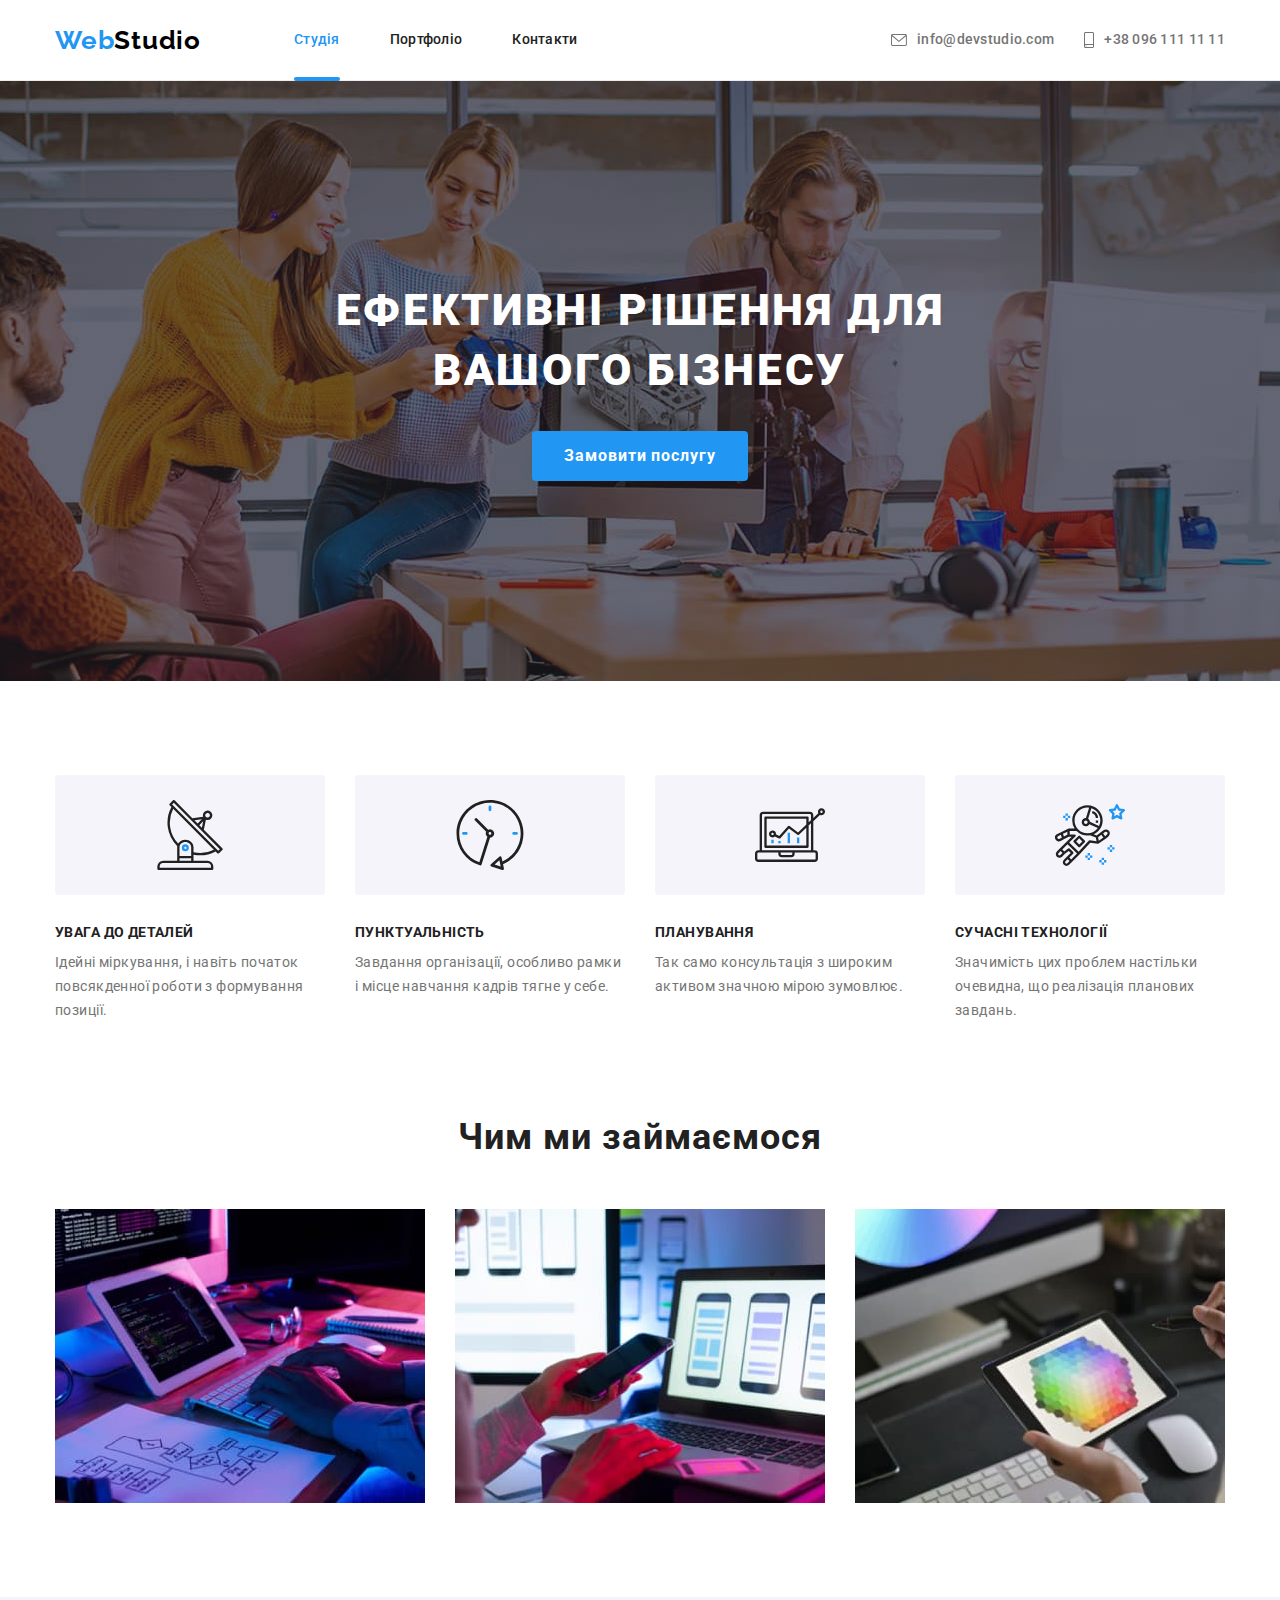
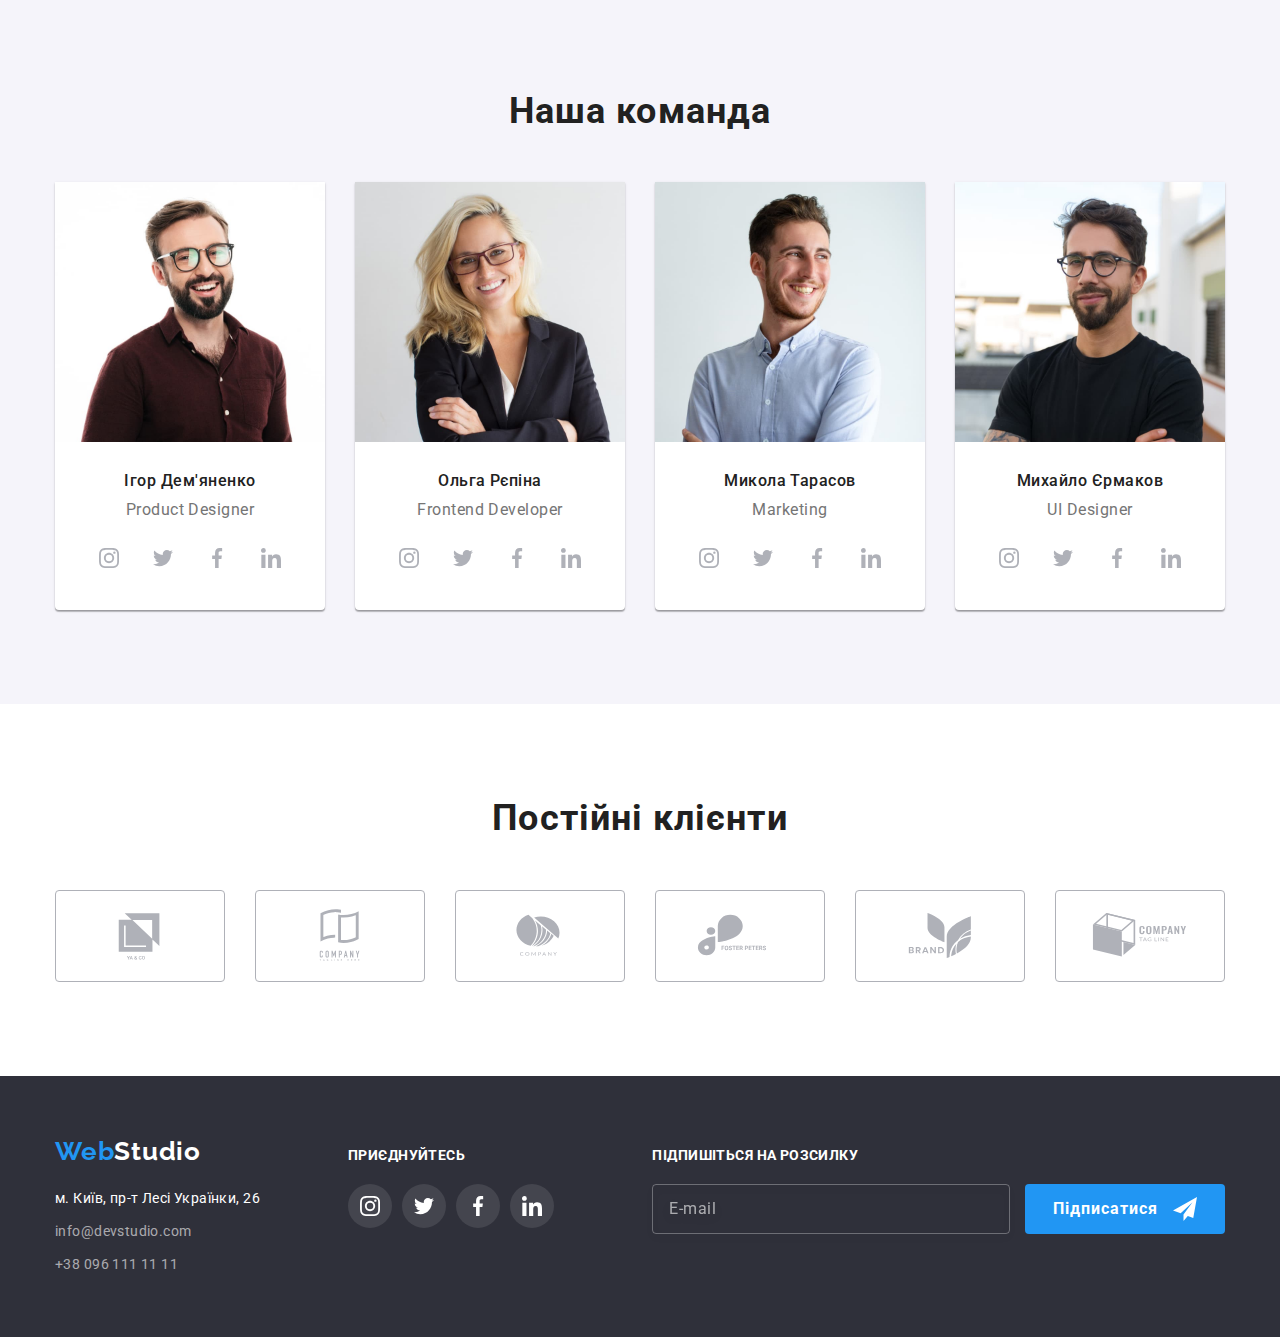
==== index.html @ 906fa9aa "Hw--7" ====
<!DOCTYPE html>
<html lang="uk">
  <head>
    <meta charset="UTF-8" />
    <meta http-equiv="X-UA-Compatible" content="IE=edge" />
    <meta name="viewport" content="width=device-width, initial-scale=1.0" />
    <title>WebStudio</title>
    <link
      rel="stylesheet"
      href="https://cdnjs.cloudflare.com/ajax/libs/modern-normalize/1.1.0/modern-normalize.min.css"
    />
    <link rel="stylesheet" href="./css/styles.css" />
    <link rel="preconnect" href="https://fonts.googleapis.com" />
    <link rel="preconnect" href="https://fonts.gstatic.com" crossorigin />
    <link
      href="https://fonts.googleapis.com/css2?family=Raleway:wght@700&family=Roboto:wght@400;500;700;900&display=swap"
      rel="stylesheet"
    />
  </head>

  <body>
    <header class="page-header">
      <div class="container page-header__container">
        <a class="logo" href="./index.html">
          <span class="logo logo--color">Web</span>Studio</a>
        <nav class="nav">
          <ul class="nav__list">
            <li class="nav__item">
              <a class="nav__link nav__link--active" href="./index.html">Студія</a>
            </li>
            <li class="nav__item">
              <a class="nav__link" href="./portfolio.html">Портфоліо</a>
            </li>
            <li class="nav__item">
              <a class="nav__link" href="#">Контакти</a>
            </li>
          </ul>
        </nav>
        <ul class="contact">
          <li class="contact__item">
            <a class="contact__link" href="mailto:info@devstudio.com">
              <svg width="16" height="12">
                <use href="./images/icons.svg#icon-envelope"></use>
              </svg>
              <span>info@devstudio.com</span>
            </a>
          </li>
          <li class="contact__item">
            <a class="contact__link" href="tel:+380961111111">
              <svg width="10" height="16">
                <use href="./images/icons.svg#icon-smartphone"></use>
              </svg>
              <span>+38 096 111 11 11</span>
            </a>
          </li>
        </ul>
      </div>
    </header>

    <main>
      <section class="section-hero">
        <div class="container">
          <h1 class="section-hero__titel">Ефективні рішення для вашого бізнесу</h1>
          <button class="button section-hero__button" type="button" data-modal-open>
            Замовити послугу
          </button>
        </div>
      </section>

      <section class="section-advantage">
        <div class="container">
          <h2 class="visually-hidden">Наші переваги</h2>
          <ul class="section-advantage__list">
            <li class="section-advantage__item">
              <div class="section-advantage__icon">
                <svg width="70" height="70">
                  <use href="./images/icons.svg#icon-antenna"></use>
                </svg>
              </div>
              <h3 class="section-advantage__subtitel">Увага до деталей</h3>
              <p class="section-advantage__text">
                Ідейні міркування, і навіть початок повсякденної роботи з формування позиції.
              </p>
            </li>
            <li class="section-advantage__item">
              <div class="section-advantage__icon">
                <svg width="70" height="70">
                  <use href="./images/icons.svg#icon-clock"></use>
                </svg>
              </div>
              <h3 class="section-advantage__subtitel">Пунктуальність</h3>
              <p class="section-advantage__text">
                Завдання організації, особливо рамки і місце навчання кадрів тягне у себе.
              </p>
            </li>
            <li class="section-advantage__item">
              <div class="section-advantage__icon">
                <svg width="70" height="70">
                  <use href="./images/icons.svg#icon-diagram"></use>
                </svg>
              </div>
              <h3 class="section-advantage__subtitel">Планування</h3>
              <p class="section-advantage__text">
                Так само консультація з широким активом значною мірою зумовлює.
              </p>
            </li>
            <li class="section-advantage__item">
              <div class="section-advantage__icon">
                <svg width="70" height="70">
                  <use href="./images/icons.svg#icon-astronaut"></use>
                </svg>
              </div>
              <h3 class="section-advantage__subtitel">Сучасні технології</h3>
              <p class="section-advantage__text">
                Значимість цих проблем настільки очевидна, що реалізація планових завдань.
              </p>
            </li>
          </ul>
        </div>
      </section>

      <section class="section-speciality">
        <div class="container">
          <h2 class="titel">Чим ми займаємося</h2>
          <ul class="section-speciality__list">
            <li class="section-speciality__item">
              <img
                class="section-speciality__image"
                src="./images/doing/keyboard.jpg"
                alt="Розробник пише код"
                width="370"
              />
              <p class="section-speciality__overlay">Десктопні додатки</p>
            </li>
            <li class="section-speciality__item">
              <img
                class="section-speciality__image"
                src="./images/doing/phone.jpg"
                alt="Користувач підключає телефон до ноутбуку"
                width="370"
              />
              <p class="section-speciality__overlay">Десктопні додатки</p>
            </li>
            <li class="section-speciality__item">
              <img
                class="section-speciality__image"
                src="./images/doing/tablet.jpg"
                alt="Дизайнер вибирає колір на планшеті"
                width="370"
              />
              <p class="section-speciality__overlay">Десктопні додатки</p>
            </li>
          </ul>
        </div>
      </section>

      <section class="section-team">
        <div class="container">
          <h2 class="titel">Наша команда</h2>
          <ul class="card-team">
            <li class="card-team__item">
              <img
                class="card-team__image"
                src="./images/team/dem.jpg"
                alt="Фото Ігоря Дем'яненко"
                width="270"
              />
              <div class="card-team__desc">
                <h3 class="card-team__name">Ігор Дем'яненко</h3>
                <p class="card-team__position">Product Designer</p>
                <ul class="block-social">
                  <li class="block-social__item">
                    <a
                      class="block-social__link"
                      href="https://www.instagram.com/"
                      target="_blank"
                      rel="noopener noreferrer nofollow"
                    >
                      <svg width="20" height="20">
                        <use href="./images/icons.svg#icon-instagram"></use>
                      </svg>
                    </a>
                  </li>
                  <li class="block-social__item">
                    <a
                      class="block-social__link"
                      href="https://twitter.com/"
                      target="_blank"
                      rel="noopener noreferrer nofollow"
                    >
                      <svg width="20" height="20">
                        <use href="./images/icons.svg#icon-twitter"></use>
                      </svg>
                    </a>
                  </li>
                  <li class="block-social__item">
                    <a
                      class="block-social__link"
                      href="https://www.facebook.com/"
                      target="_blank"
                      rel="noopener noreferrer nofollow"
                    >
                      <svg width="20" height="20">
                        <use href="./images/icons.svg#icon-facebook"></use>
                      </svg>
                    </a>
                  </li>
                  <li class="block-social__item">
                    <a
                      class="block-social__link"
                      href="https://ua.linkedin.com/"
                      target="_blank"
                      rel="noopener noreferrer nofollow"
                    >
                      <svg width="20" height="20">
                        <use href="./images/icons.svg#icon-linkedin"></use>
                      </svg>
                    </a>
                  </li>
                </ul>
              </div>
            </li>
            <li class="card-team__item">
              <img
                class="card-team__image"
                src="./images/team/rep.jpg"
                alt="Фото Ольги Рєпіной"
                width="270"
              />
              <div class="card-team__desc">
                <h3 class="card-team__name">Ольга Рєпіна</h3>
                <p class="card-team__position">Frontend Developer</p>
                <ul class="block-social">
                  <li class="block-social__item">
                    <a
                      class="block-social__link"
                      href="https://www.instagram.com/"
                      target="_blank"
                      rel="noopener noreferrer nofollow"
                    >
                      <svg width="20" height="20">
                        <use href="./images/icons.svg#icon-instagram"></use>
                      </svg>
                    </a>
                  </li>
                  <li class="block-social__item">
                    <a
                      class="block-social__link"
                      href="https://twitter.com/"
                      target="_blank"
                      rel="noopener noreferrer nofollow"
                    >
                      <svg width="20" height="20">
                        <use href="./images/icons.svg#icon-twitter"></use>
                      </svg>
                    </a>
                  </li>
                  <li class="block-social__item">
                    <a
                      class="block-social__link"
                      href="https://www.facebook.com/"
                      target="_blank"
                      rel="noopener noreferrer nofollow"
                    >
                      <svg width="20" height="20">
                        <use href="./images/icons.svg#icon-facebook"></use>
                      </svg>
                    </a>
                  </li>
                  <li class="block-social__item">
                    <a
                      class="block-social__link"
                      href="https://ua.linkedin.com/"
                      target="_blank"
                      rel="noopener noreferrer nofollow"
                    >
                      <svg width="20" height="20">
                        <use href="./images/icons.svg#icon-linkedin"></use>
                      </svg>
                    </a>
                  </li>
                </ul>
              </div>
            </li>
            <li class="card-team__item">
              <img
                class="card-team__image"
                src="./images/team/tar.jpg"
                alt="Фото Миколи Тарасова"
                width="270"
              />
              <div class="card-team__desc">
                <h3 class="card-team__name">Микола Тарасов</h3>
                <p class="card-team__position">Marketing</p>
                <ul class="block-social">
                  <li class="block-social__item">
                    <a
                      class="block-social__link"
                      href="https://www.instagram.com/"
                      target="_blank"
                      rel="noopener noreferrer nofollow"
                    >
                      <svg width="20" height="20">
                        <use href="./images/icons.svg#icon-instagram"></use>
                      </svg>
                    </a>
                  </li>
                  <li class="block-social__item">
                    <a
                      class="block-social__link"
                      href="https://twitter.com/"
                      target="_blank"
                      rel="noopener noreferrer nofollow"
                    >
                      <svg width="20" height="20">
                        <use href="./images/icons.svg#icon-twitter"></use>
                      </svg>
                    </a>
                  </li>
                  <li class="block-social__item">
                    <a
                      class="block-social__link"
                      href="https://www.facebook.com/"
                      target="_blank"
                      rel="noopener noreferrer nofollow"
                    >
                      <svg width="20" height="20">
                        <use href="./images/icons.svg#icon-facebook"></use>
                      </svg>
                    </a>
                  </li>
                  <li class="block-social__item">
                    <a
                      class="block-social__link"
                      href="https://ua.linkedin.com/"
                      target="_blank"
                      rel="noopener noreferrer nofollow"
                    >
                      <svg width="20" height="20">
                        <use href="./images/icons.svg#icon-linkedin"></use>
                      </svg>
                    </a>
                  </li>
                </ul>
              </div>
            </li>
            <li class="card-team__item">
              <img
                class="card-team__image"
                src="./images/team/erm.jpg"
                alt="Фото Михайла Єрмакова"
                width="270"
              />
              <div class="card-team__desc">
                <h3 class="card-team__name">Михайло Єрмаков</h3>
                <p class="card-team__position">UI Designer</p>
                <ul class="block-social">
                  <li class="block-social__item">
                    <a
                      class="block-social__link"
                      href="https://www.instagram.com/"
                      target="_blank"
                      rel="noopener noreferrer nofollow"
                    >
                      <svg width="20" height="20">
                        <use href="./images/icons.svg#icon-instagram"></use>
                      </svg>
                    </a>
                  </li>
                  <li class="block-social__item">
                    <a
                      class="block-social__link"
                      href="https://twitter.com/"
                      target="_blank"
                      rel="noopener noreferrer nofollow"
                    >
                      <svg width="20" height="20">
                        <use href="./images/icons.svg#icon-twitter"></use>
                      </svg>
                    </a>
                  </li>
                  <li class="block-social__item">
                    <a
                      class="block-social__link"
                      href="https://www.facebook.com/"
                      target="_blank"
                      rel="noopener noreferrer nofollow"
                    >
                      <svg width="20" height="20">
                        <use href="./images/icons.svg#icon-facebook"></use>
                      </svg>
                    </a>
                  </li>
                  <li class="block-social__item">
                    <a
                      class="block-social__link"
                      href="https://ua.linkedin.com/"
                      target="_blank"
                      rel="noopener noreferrer nofollow"
                    >
                      <svg width="20" height="20">
                        <use href="./images/icons.svg#icon-linkedin"></use>
                      </svg>
                    </a>
                  </li>
                </ul>
              </div>
            </li>
          </ul>
        </div>
      </section>

      <section class="section-clientage">
        <div class="container">
          <h2 class="titel">Постійні клієнти</h2>
          <ul class="block-client">
            <li class="block-client__item">
              <a class="block-client__link" href="#">
                <svg width="106" height="60">
                  <use href="./images/icons.svg#icon-ya-co"></use>
                </svg>
              </a>
            </li>
            <li class="block-client__item">
              <a class="block-client__link" href="#">
                <svg width="106" height="60">
                  <use href="./images/icons.svg#icon-company"></use>
                </svg>
              </a>
            </li>
            <li class="block-client__item">
              <a class="block-client__link" href="#">
                <svg width="106" height="60">
                  <use href="./images/icons.svg#icon-Logo"></use>
                </svg>
              </a>
            </li>
            <li class="block-client__item">
              <a class="block-client__link" href="#">
                <svg width="106" height="60">
                  <use href="./images/icons.svg#icon-foster"></use>
                </svg>
              </a>
            </li>
            <li class="block-client__item">
              <a class="block-client__link" href="#">
                <svg width="106" height="60">
                  <use href="./images/icons.svg#icon-brand"></use>
                </svg>
              </a>
            </li>
            <li class="block-client__item">
              <a class="block-client__link" href="#">
                <svg width="106" height="60">
                  <use href="./images/icons.svg#icon-tag-line"></use>
                </svg>
              </a>
            </li>
          </ul>
        </div>
      </section>
    </main>

    <footer class="page-footer">
      <div class="container page-footer__container">
        <div>
          <a class="logo page-footer__logo" href="./index.html">
            <span class="logo logo--color">Web</span>Studio</a>
          <address class="block-address">
            <ul class="block-address__list">
              <li class="block-address__item">
                <a
                  class="block-address__link-map"
                  href="https://goo.gl/maps/CtNU3nowhyDTVTYz7"
                  target="_blank"
                  rel="noopener noreferrer nofollow"
                >
                  м. Київ, пр-т Лесі Українки, 26
                </a>
              </li>
              <li class="block-address__item">
                <a class="block-address__link-mail" href="mailto:info@devstudio.com">info@devstudio.com</a>
              </li>
              <li class="block-address__item">
                <a class="block-address__link-tel" href="tel:+380961111111">+38 096 111 11 11</a>
              </li>
            </ul>
          </address>
        </div>
        <div class="page-footer__social-box">
          <h3 class="page-footer__titel">Приєднуйтесь</h3>
          <ul class="block-social">
            <li class="block-social__item">
              <a
                class="block-social__link block-social__link--white-fill"
                href="https://www.instagram.com/"
                target="_blank"
                rel="noopener noreferrer nofollow"
              >
                <svg width="20" height="20">
                  <use href="./images/icons.svg#icon-instagram"></use>
                </svg>
              </a>
            </li>
            <li class="block-social__item">
              <a
                class="block-social__link block-social__link--white-fill"
                href="https://twitter.com/"
                target="_blank"
                rel="noopener noreferrer nofollow"
              >
                <svg width="20" height="20">
                  <use href="./images/icons.svg#icon-twitter"></use>
                </svg>
              </a>
            </li>
            <li class="block-social__item">
              <a
                class="block-social__link block-social__link--white-fill"
                href="https://www.facebook.com/"
                target="_blank"
                rel="noopener noreferrer nofollow"
              >
                <svg width="20" height="20">
                  <use href="./images/icons.svg#icon-facebook"></use>
                </svg>
              </a>
            </li>
            <li class="block-social__item">
              <a
                class="block-social__link block-social__link--white-fill"
                href="https://ua.linkedin.com/"
                target="_blank"
                rel="noopener noreferrer nofollow"
              >
                <svg width="20" height="20">
                  <use href="./images/icons.svg#icon-linkedin"></use>
                </svg>
              </a>
            </li>
          </ul>
        </div>
        <form class="page-footer__form">
          <label>
            <span class="page-footer__label">Підпишіться на розсилку</span>
            <input class="page-footer__input" type="email" name="email" placeholder="E-mail" />
          </label>
          <button class="button page-footer__button" type="submit">
            Підписатися
            <svg class="button--icon" width="24" height="24">
              <use href="./images/icons.svg#icon-send"></use>
            </svg>
          </button>
        </form>
      </div>
    </footer>

    <!-- modal -->
    <div class="backdrop is-hidden" data-modal>
      <div class="modal">
        <button class="modal__button-close" data-modal-close>
          <svg width="18" height="18">
            <use href="./images/icons.svg#icon-close-black"></use>
          </svg>
        </button>
        <h2 class="modal__titel">Залиште свої дані, ми вам передзвонимо</h2>
        <form class="form-modal">
          <label class="form-modal__label" for="user-name" >Ім'я</label>
          <div class="form-modal__input-box">
            <input class="form-modal__input" type="text" name="name" id="user-name" />
            <svg class="form-modal__icon" width="18" height="18">
              <use href="./images/icons.svg#icon-user"></use>
            </svg>
          </div>

          <label class="form-modal__label" for="user-phone">Телефон</label>
          <div class="form-modal__input-box">
            <input class="form-modal__input" type="tel" name="tell" id="user-phone" />
            <svg class="form-modal__icon" width="18" height="18">
              <use href="./images/icons.svg#icon-phone"></use>
            </svg>
          </div>

          <label class="form-modal__label" for="user-email">Пошта</label>
          <div class="form-modal__input-box">
            <input class="form-modal__input" type="email" name="mail" id="user-email" />
            <svg class="form-modal__icon" width="18" height="18">
              <use href="./images/icons.svg#icon-email"></use>
            </svg>
          </div>

          <label class="form-modal__label" for="user-coment">Коментар</label>
          <textarea
            class="form-modal__textarea"
            name="coment"
            id="user-coment"
            placeholder="Введіть текст"
            ></textarea>

          <label class="form-modal__checkbox">
            <input class="form-modal__checkbox-input" type="checkbox" name="checkbox" />
            <span class="form-modal__checkbox-icon"></span>
            <span class="form-modal__checkbox-text">
              Погоджуюся з розсилкою та приймаю
              <a class="form-modal__link" href="#">Умови договору</a>
            </span>
          </label>
          <button class="button form-modal__button" type="submit">Відправити</button>
        </form>
      </div>
    </div>
    <script src="./js/modal.js"></script>
  </body>
</html>
---- css/styles.css ----
a {
  text-decoration: none;
}

a:active,
a:focus {
  outline: none;
}

button:active,
button:focus {
  outline: none;
}

input:focus {
  outline: none;
}

img {
  display: block;
}
ul {
  list-style: none;
  margin-top: 0;
  margin-bottom: 0;
  padding-left: 0;
}
p {
  margin-top: 0;
  margin-bottom: 0;
}
h1,
h2,
h3,
h4,
h5,
h6 {
  margin-top: 0;
  margin-bottom: 0;
}

:root {
  --primary-titel-color: #212121;
  --primary-text-color: #757575;
  --logo-color: #000000;
  --primary-color: #ffffff;
  --secondary-background-color: #f5f4fa;
  --primary-background-color: #2f303a;
  --accent-color: #2196f3;
  --button-active-color: #188ce8;
  --header-border-color: #ececec;
  --card-border-color: #eeeeee;
  --icon-color: #afb1b8;
  --footer-contact-color: rgba(255, 255, 255, 0.6);
  --footer-icon-color: rgba(255, 255, 255, 0.1);
  --background-speciality-img: rgba(47, 48, 58, 0.8);
  --background-card-portfolio: rgba(33, 150, 243, 0.9);
  --background-backdrop: rgba(0, 0, 0, 0.2);
  --input-border-color: rgba(33, 33, 33, 0.2);
  --color-placeholder: rgba(117, 117, 117, 0.5);
}

body {
  font-family: 'Roboto', sans-serif;
  font-size: 14px;
  color: var(--primary-text-color);
  background-color: var(--primary-color);
}

.container {
  width: 100%;
  max-width: 1200px;
  margin-left: auto;
  margin-right: auto;
  padding-left: 15px;
  padding-right: 15px;
}

.logo {
  display: inline-block;
  font-family: 'Raleway', sans-serif;
  font-weight: 700;
  font-size: 26px;
  line-height: 1.19;
  letter-spacing: 0.03em;
  color: var(--logo-color);
}

.logo--color {
  color: var(--accent-color);
}

.titel {
  margin-bottom: 50px;

  font-weight: 700;
  font-size: 36px;
  line-height: 1.16;
  text-align: center;
  letter-spacing: 0.03em;
  color: var(--primary-titel-color);
}

.button {
  padding: 10px 32px;

  font-weight: 700;
  font-size: 16px;
  line-height: 1.87;
  letter-spacing: 0.06em;
  text-align: center;
  cursor: pointer;
  color: var(--primary-color);
  background-color: var(--accent-color);
  border: none;
  border-radius: 4px;
  transition: box-shadow 250ms cubic-bezier(0.4, 0, 0.2, 1),
    background-color 250ms cubic-bezier(0.4, 0, 0.2, 1);
}

.button:hover,
.button:focus {
  background-color: var(--button-active-color);
  box-shadow: 0px 4px 4px rgba(0, 0, 0, 0.15);
}

/* Шапка сайта */

.page-header {
  border-bottom: 1px solid var(--header-border-color);
}

.page-header__container {
  display: flex;
  align-items: center;
}

.nav {
  margin-left: 93px;
}

.nav__list {
  display: flex;
  gap: 50px;
}

.nav__link {
  display: block;
  padding-top: 32px;
  padding-bottom: 32px;
  position: relative;

  font-weight: 500;
  line-height: 1.14;
  letter-spacing: 0.02em;
  color: var(--primary-titel-color);

  transition: color 250ms cubic-bezier(0.4, 0, 0.2, 1);
}

.nav__link:hover,
.nav__link:focus {
  color: var(--accent-color);
}

.nav__link--active {
  color: var(--accent-color);
}

.nav__link--active::after {
  content: '';
  position: absolute;
  left: 0;
  bottom: -1px;
  width: 100%;
  height: 4px;

  border-radius: 2px;
  background-color: var(--accent-color);
}

.contact {
  display: flex;
  margin-left: auto;
  gap: 30px;
}

.contact__link {
  display: flex;
  align-items: center;
  gap: 10px;
  padding-top: 32px;
  padding-bottom: 32px;

  font-weight: 500;
  line-height: 1.14;
  letter-spacing: 0.02em;
  color: var(--primary-text-color);
  fill: var(--primary-text-color);
  transition: color 250ms cubic-bezier(0.4, 0, 0.2, 1), fill 250ms cubic-bezier(0.4, 0, 0.2, 1);
}

.contact__link:hover,
.contact__link:focus {
  color: var(--accent-color);
  fill: var(--accent-color);
}

/* Секція hero */

.section-hero {
  padding-top: 200px;
  padding-bottom: 200px;
  max-width: 1600px;
  height: 600px;
  margin-left: auto;
  margin-right: auto;
  background-color: var(--primary-background-color);
  background-image: linear-gradient(to right, rgba(47, 48, 58, 0.4), rgba(47, 48, 58, 0.4)),
    url(../images/hero/hero.jpg);
  background-repeat: no-repeat;
  background-position: center;
  background-size: cover;
}

.section-hero__titel {
  display: block;
  max-width: 696px;
  margin-left: auto;
  margin-right: auto;
  margin-bottom: 30px;

  font-weight: 900;
  font-size: 44px;
  line-height: 1.36;
  text-align: center;
  letter-spacing: 0.06em;
  text-transform: uppercase;
  color: var(--primary-color);
}

.section-hero__button {
  display: block;
  margin-left: auto;
  margin-right: auto;
}

/* Наші переваги */

.section-advantage {
  padding-top: 94px;
  padding-bottom: 94px;
}

.visually-hidden {
  position: absolute;
  white-space: nowrap;
  width: 1px;
  height: 1px;
  overflow: hidden;
  border: 0;
  padding: 0;
  clip: rect(0 0 0 0);
  clip-path: inset(50%);
  margin: -1px;
}

.section-advantage__list {
  display: flex;
  justify-content: space-between;
}

.section-advantage__item {
  width: calc((100% - 90px) / 4);
}

.section-advantage__icon {
  display: flex;
  justify-content: center;
  align-items: center;
  height: 120px;
  margin-bottom: 30px;
  border-radius: 4px;
  background-color: var(--secondary-background-color);
}

.section-advantage__subtitel {
  margin-bottom: 10px;

  font-weight: 700;
  font-size: 14px;
  line-height: 1.14;
  letter-spacing: 0.03em;
  text-transform: uppercase;
  color: var(--primary-titel-color);
}

.section-advantage__text {
  line-height: 1.71;
  letter-spacing: 0.03em;
}

/* Чим ми займаємося */

.section-speciality {
  padding-top: 0;
  padding-bottom: 94px;
}

.section-speciality__list {
  display: flex;
  gap: 30px;
}

.section-speciality__item {
  position: relative;
  overflow: hidden;
}

.section-speciality__image {
  display: block;
  max-width: 100%;
  height: auto;
}

.section-speciality__overlay {
  position: absolute;
  left: 0;
  bottom: 0;
  width: 100%;
  height: 70px;
  display: flex;
  justify-content: center;
  align-items: center;

  font-weight: 700;
  line-height: 1.14;
  letter-spacing: 0.03em;
  text-transform: uppercase;

  color: var(--primary-color);
  background: var(--background-speciality-img);

  transform: translateY(100%);
  transition: transform 250ms cubic-bezier(0.4, 0, 0.2, 1);
}

.section-speciality__item:hover .section-speciality__overlay {
  transform: translateY(0);
}

/* Наша команда */

.section-team {
  padding-top: 94px;
  padding-bottom: 94px;
  background-color: var(--secondary-background-color);
}

.card-team {
  display: flex;
  gap: 30px;
}

.card-team__item {
  background-color: var(--primary-color);
  box-shadow: 0px 1px 3px rgba(0, 0, 0, 0.12), 0px 1px 1px rgba(0, 0, 0, 0.14),
    0px 2px 1px rgba(0, 0, 0, 0.2);
  border-radius: 0px 0px 4px 4px;
}

.card-team__image {
  display: block;
  max-width: 100%;
  height: auto;
}

.card-team__desc {
  padding-top: 30px;
  padding-bottom: 30px;
}

.card-team__name {
  margin-bottom: 10px;

  font-weight: 500;
  font-size: 16px;
  line-height: 1.18;
  letter-spacing: 0.03em;
  text-align: center;
  color: var(--primary-titel-color);
}

.card-team__position {
  margin-bottom: 16px;

  font-size: 16px;
  line-height: 1.18;
  letter-spacing: 0.03em;
  text-align: center;
}

.block-social {
  display: flex;
  justify-content: center;
  gap: 10px;
}
.block-social__item {
  width: 44px;
  height: 44px;
}

.block-social__link {
  display: flex;
  justify-content: center;
  align-items: center;
  width: 100%;
  height: 100%;
  border-radius: 50%;
  fill: var(--icon-color);
  transition: fill 250ms cubic-bezier(0.4, 0, 0.2, 1),
    background-color 250ms cubic-bezier(0.4, 0, 0.2, 1);
}

.block-social__link:hover,
.block-social__link:focus {
  fill: var(--primary-color);
  background-color: var(--accent-color);
}

/* Постійні клієнти */

.section-clientage {
  padding-top: 94px;
  padding-bottom: 94px;
}

.block-client {
  display: flex;
  gap: 30px;
}
.block-client__item {
  width: calc((100% - 150px) / 6);
  height: 92px;
  border-radius: 4px;
}
.block-client__link {
  display: flex;
  justify-content: center;
  align-items: center;
  width: 100%;
  height: 100%;
  fill: var(--icon-color);
  border: 1px solid var(--icon-color);
  border-radius: 4px;
  transition: fill 250ms cubic-bezier(0.4, 0, 0.2, 1), border 250ms cubic-bezier(0.4, 0, 0.2, 1);
}

.block-client__link:hover,
.block-client__link:focus {
  fill: var(--accent-color);
  border: 1px solid var(--accent-color);
}

/* Підвал сайта */

.page-footer {
  padding-top: 60px;
  padding-bottom: 60px;

  background-color: var(--primary-background-color);
}

.page-footer__container {
  display: flex;
  align-items: baseline;
}

.page-footer__logo {
  margin-bottom: 20px;

  color: var(--primary-color);
}

.block-address__item:not(:last-child) {
  margin-bottom: 9px;
}

.block-address__link-map {
  font-style: normal;
  line-height: 1.71;
  letter-spacing: 0.03em;
  color: var(--primary-color);
  transition: color 250ms cubic-bezier(0.4, 0, 0.2, 1);
}

.block-address__link-map:hover,
.block-address__link-map:focus {
  color: var(--accent-color);
}

.block-address__link-mail {
  font-style: normal;
  line-height: 1.71;
  letter-spacing: 0.03em;
  color: var(--footer-contact-color);
  transition: color 250ms cubic-bezier(0.4, 0, 0.2, 1);
}

.block-address__link-mail:hover,
.block-address__link-mail:focus {
  color: var(--accent-color);
}

.block-address__link-tel {
  font-style: normal;
  line-height: 1.71;
  letter-spacing: 0.03em;
  color: var(--footer-contact-color);
  transition: color 250ms cubic-bezier(0.4, 0, 0.2, 1);
}

.block-address__link-tel:hover,
.block-address__link-tel:focus {
  color: var(--accent-color);
}

.page-footer__social-box {
  margin-left: 88px;
}
.page-footer__titel {
  margin-bottom: 20px;

  font-weight: 700;
  font-size: 14px;
  line-height: 1.14;
  letter-spacing: 0.03em;
  text-transform: uppercase;
  color: var(--primary-color);
}

.block-social__link--white-fill {
  fill: var(--primary-color);
  background: var(--footer-icon-color);
  transition: background-color 250ms cubic-bezier(0.4, 0, 0.2, 1);
}

.block-social__link--white-fill:hover,
.block-social__link--white-fill:focus {
  background-color: var(--accent-color);
}

.page-footer__form {
  margin-left: auto;
}
.page-footer__label {
  display: block;
  margin-bottom: 20px;

  font-weight: 700;
  font-size: 14px;
  line-height: 1.14;
  letter-spacing: 0.03em;
  text-transform: uppercase;
  color: var(--primary-color);
}

.page-footer__input {
  width: 358px;
  height: 50px;
  margin-right: 12px;
  padding: 15px 16px;

  letter-spacing: 0.03em;
  color: var(--footer-contact-color);
  border: 1px solid rgba(255, 255, 255, 0.3);
  filter: drop-shadow(0px 4px 4px rgba(0, 0, 0, 0.15));
  border-radius: 4px;
  background-color: transparent;

  transition: border-color 250ms cubic-bezier(0.4, 0, 0.2, 1);
}

.page-footer__input::placeholder {
  font-size: 16px;
  line-height: 1.25;
  letter-spacing: 0.03em;
  color: rgba(255, 255, 255, 0.6);
}

.page-footer__input:focus {
  border-color: var(--accent-color);
}

.page-footer__button {
  padding: 10px 28px;
}

.button--icon {
  vertical-align: middle;
  margin-left: 10px;
  fill: var(--primary-color);
}

/* Сторінка портфоліо */

.main-portfolio {
  background-color: var(--primary-color);
}

.section-work {
  padding-top: 94px;
  padding-bottom: 94px;
}

.filter {
  display: flex;
  justify-content: center;
  margin-bottom: 50px;
  gap: 8px;
}

.filter__button {
  padding: 6px 22px;

  font-family: inherit;
  font-weight: 500;
  font-size: 16px;
  line-height: 1.62;
  text-align: center;
  letter-spacing: 0.03em;
  cursor: pointer;
  background-color: var(--secondary-background-color);
  border: transparent;
  border-radius: 4px;
  transition: background-color 250ms cubic-bezier(0.4, 0, 0.2, 1),
    color 250ms cubic-bezier(0.4, 0, 0.2, 1), box-shadow 250ms cubic-bezier(0.4, 0, 0.2, 1);
}

.filter__button:hover,
.filter__button:focus {
  color: var(--primary-color);
  background-color: var(--accent-color);
  box-shadow: 0px 3px 1px rgba(0, 0, 0, 0.1), 0px 1px 2px rgba(0, 0, 0, 0.08),
    0px 2px 2px rgba(0, 0, 0, 0.12);
}

/* Кардки портфоліо */

.block-card {
  display: flex;
  flex-wrap: wrap;
  gap: 30px;
}

.block-card__item {
  width: calc((100% - 60px) / 3);
}

.block-card__link {
  display: block;
  width: 100%;
  height: 100%;
  transition: box-shadow 250ms cubic-bezier(0.4, 0, 0.2, 1);
}

.block-card__link:hover,
.block-card__link:focus {
  box-shadow: 0px 1px 1px rgba(0, 0, 0, 0.12), 0px 4px 4px rgba(0, 0, 0, 0.06),
    1px 4px 6px rgba(0, 0, 0, 0.16);
}

.block-card__overlay {
  position: relative;
  overflow: hidden;
}

.block-card__image {
  display: block;
  max-width: 100%;
  height: auto;
}

.block-card__text-overlay {
  position: absolute;
  top: 0;
  left: 0;
  width: 100%;
  height: 100%;
  padding: 63px 24px;

  font-size: 18px;
  line-height: 1.55;
  letter-spacing: 0.03em;

  color: var(--primary-color);
  background-color: var(--background-card-portfolio);

  transform: translateY(101%);
  transition: transform 250ms cubic-bezier(0.4, 0, 0.2, 1);
}

.block-card__link:hover .block-card__text-overlay,
.block-card__link:hover .block-card__box-overlay,
.block-card__link:focus .block-card__text-overlay,
.block-card__link:focus .block-card__box-overlay {
  transform: translateY(0);
}

.block-card__desc {
  padding: 20px 24px;

  border-bottom: 1px solid var(--card-border-color);
  border-right: 1px solid var(--card-border-color);
  border-left: 1px solid var(--card-border-color);
}

.block-card__titel {
  margin-bottom: 4px;

  font-weight: 700;
  font-size: 18px;
  line-height: 2;
  letter-spacing: 0.06em;
  color: var(--primary-titel-color);
}

.block-card__text {
  font-size: 16px;
  line-height: 1.87;
  letter-spacing: 0.03em;
  color: var(--primary-text-color);
}

/* modal */
.backdrop {
  position: fixed;
  top: 0;
  left: 0;
  width: 100%;
  height: 100%;
  opacity: 1;

  background-color: var(--background-backdrop);

  opacity: 1;
  transition: opacity 250ms cubic-bezier(0.4, 0, 0.2, 1),
    visibility 250ms cubic-bezier(0.4, 0, 0.2, 1);
}

.backdrop.is-hidden {
  visibility: hidden;
  opacity: 0;
  pointer-events: none;
}

.backdrop.is-hidden .modal {
  transform: translate(-50%, -50%) scale(0.8);
}

.modal {
  position: absolute;
  top: 50%;
  left: 50%;
  width: 528px;
  height: 581px;
  padding: 40px;

  transform: translate(-50%, -50%) scale(1);
  transition: transform 250ms cubic-bezier(0.4, 0, 0.2, 1);

  border-radius: 4px;
  box-shadow: 0px 1px 3px rgba(0, 0, 0, 0.12), 0px 1px 1px rgba(0, 0, 0, 0.14),
    0px 2px 1px rgba(0, 0, 0, 0.2);
  background-color: var(--primary-color);
}

.modal__button-close {
  position: absolute;
  top: 8px;
  right: 8px;
  display: flex;
  justify-content: center;
  align-items: center;
  width: 30px;
  height: 30px;
  cursor: pointer;

  fill: var(--logo-color);
  background-color: var(--primary-color);
  border: 1px solid rgba(0, 0, 0, 0.1);
  border-radius: 50%;

  transition: fill 250ms cubic-bezier(0.4, 0, 0.2, 1);
}

.modal__button-close:hover,
.modal__button-close:focus {
  fill: var(--accent-color);
}

.modal__titel {
  margin-bottom: 12px;

  font-weight: 700;
  font-size: 20px;
  line-height: 1.15;
  text-align: center;
  letter-spacing: 0.03em;
  color: var(--primary-titel-color);
}

.form-modal {
}

.form-modal__label {
  display: inline-block;
  margin-bottom: 4px;

  font-size: 12px;
  line-height: 1.16;
  letter-spacing: 0.01em;
  color: var(--primary-text-color);
}

.form-modal__input-box {
  position: relative;
  margin-bottom: 10px;
}

.form-modal__input {
  width: 100%;
  height: 40px;
  padding: 12px 12px 12px 42px;

  border: 1px solid var(--input-border-color);
  border-radius: 4px;
  transition: border-color 250ms cubic-bezier(0.4, 0, 0.2, 1);
}

.form-modal__input:focus {
  border-color: var(--accent-color);
}

.form-modal__icon {
  position: absolute;
  top: 50%;
  left: 12px;
  transform: translateY(-50%);
  fill: var(--primary-titel-color);
  transition: fill 250ms cubic-bezier(0.4, 0, 0.2, 1);
}

.form-modal__input:focus + .form-modal__icon {
  fill: var(--accent-color);
}

.form-modal__textarea {
  width: 100%;
  height: 120px;
  margin-bottom: 20px;
  padding: 12px 16px;
  resize: none;

  border: 1px solid var(--input-border-color);
  border-radius: 4px;
  outline: none;
  transition: border-color 250ms cubic-bezier(0.4, 0, 0.2, 1);
}

.form-modal__textarea:focus {
  border-color: var(--accent-color);
}

.form-modal__textarea::placeholder {
  font-size: 12px;
  line-height: 1.16;
  letter-spacing: 0.01em;
  color: var(--color-placeholder);
}

.form-modal__checkbox {
  display: flex;
  align-items: center;
  gap: 8.38px;
  margin-bottom: 30px;
}

.form-modal__checkbox-input {
  position: absolute;
  width: 1px;
  height: 1px;
  margin: -1px;
  padding: 0;
  border: 0;
  clip: rect(0 0 0 0);
  overflow: hidden;
}

.form-modal__checkbox-icon {
  width: 16px;
  height: 15px;
  cursor: pointer;
  border: 2px solid var(--primary-titel-color);
  border-radius: 4px;
}

.form-modal__checkbox-input:focus + .form-modal__checkbox-icon {
  border-color: var(--accent-color);
}

.form-modal__checkbox-input:checked + .form-modal__checkbox-icon {
  background-color: var(--accent-color);
  background-image: url(../images/icon\ check.svg);
  background-position: center;
  background-repeat: no-repeat;
  background-origin: border-box;
  border-color: var(--accent-color);
}

.form-modal__checkbox-text {
  font-size: 14px;
  line-height: 1.71;
  letter-spacing: 0.03em;
  color: var(--primary-text-color);
}

.form-modal__link {
  text-decoration: underline;
  color: var(--accent-color);
}

.form-modal__link:hover,
.form-modal__link:focus {
  color: var(--button-active-color);
}

.form-modal__button {
  display: flex;
  align-items: center;
  margin-left: auto;
  margin-right: auto;
  padding: 10px 52px;
}
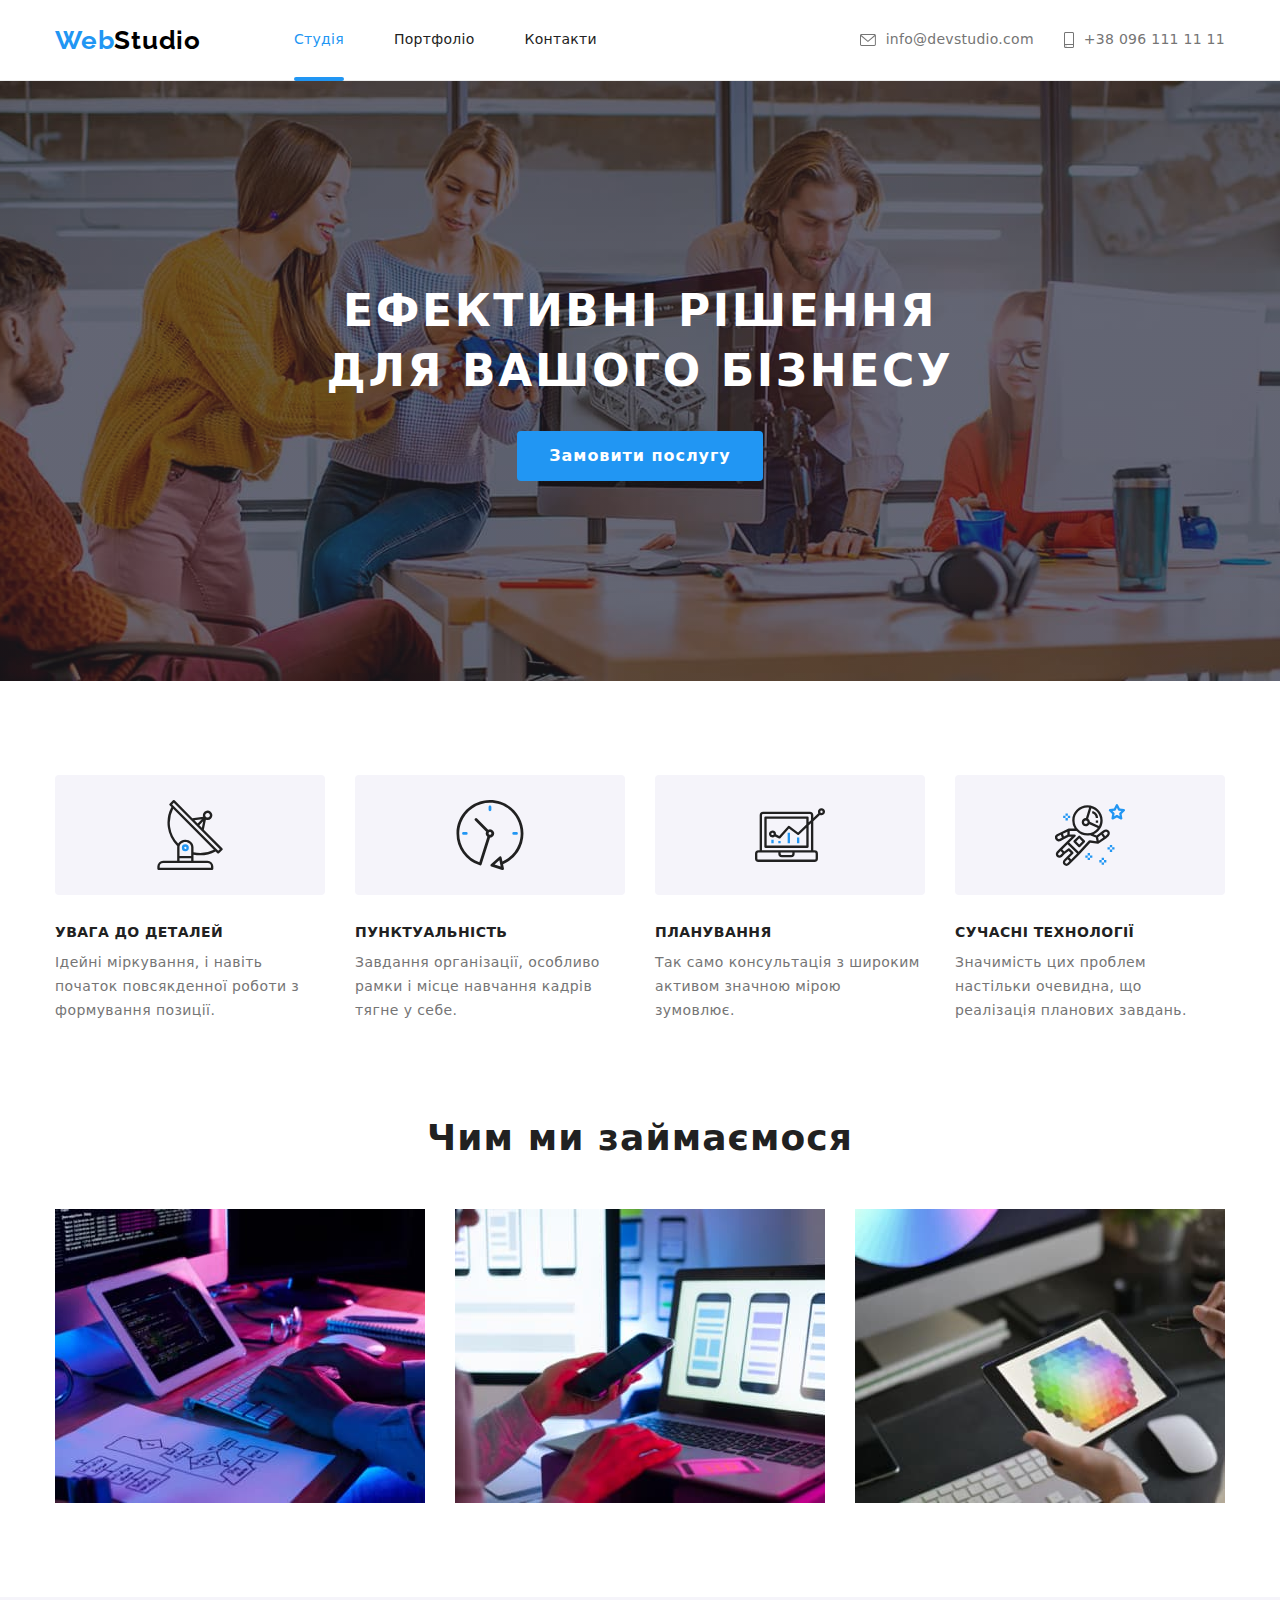
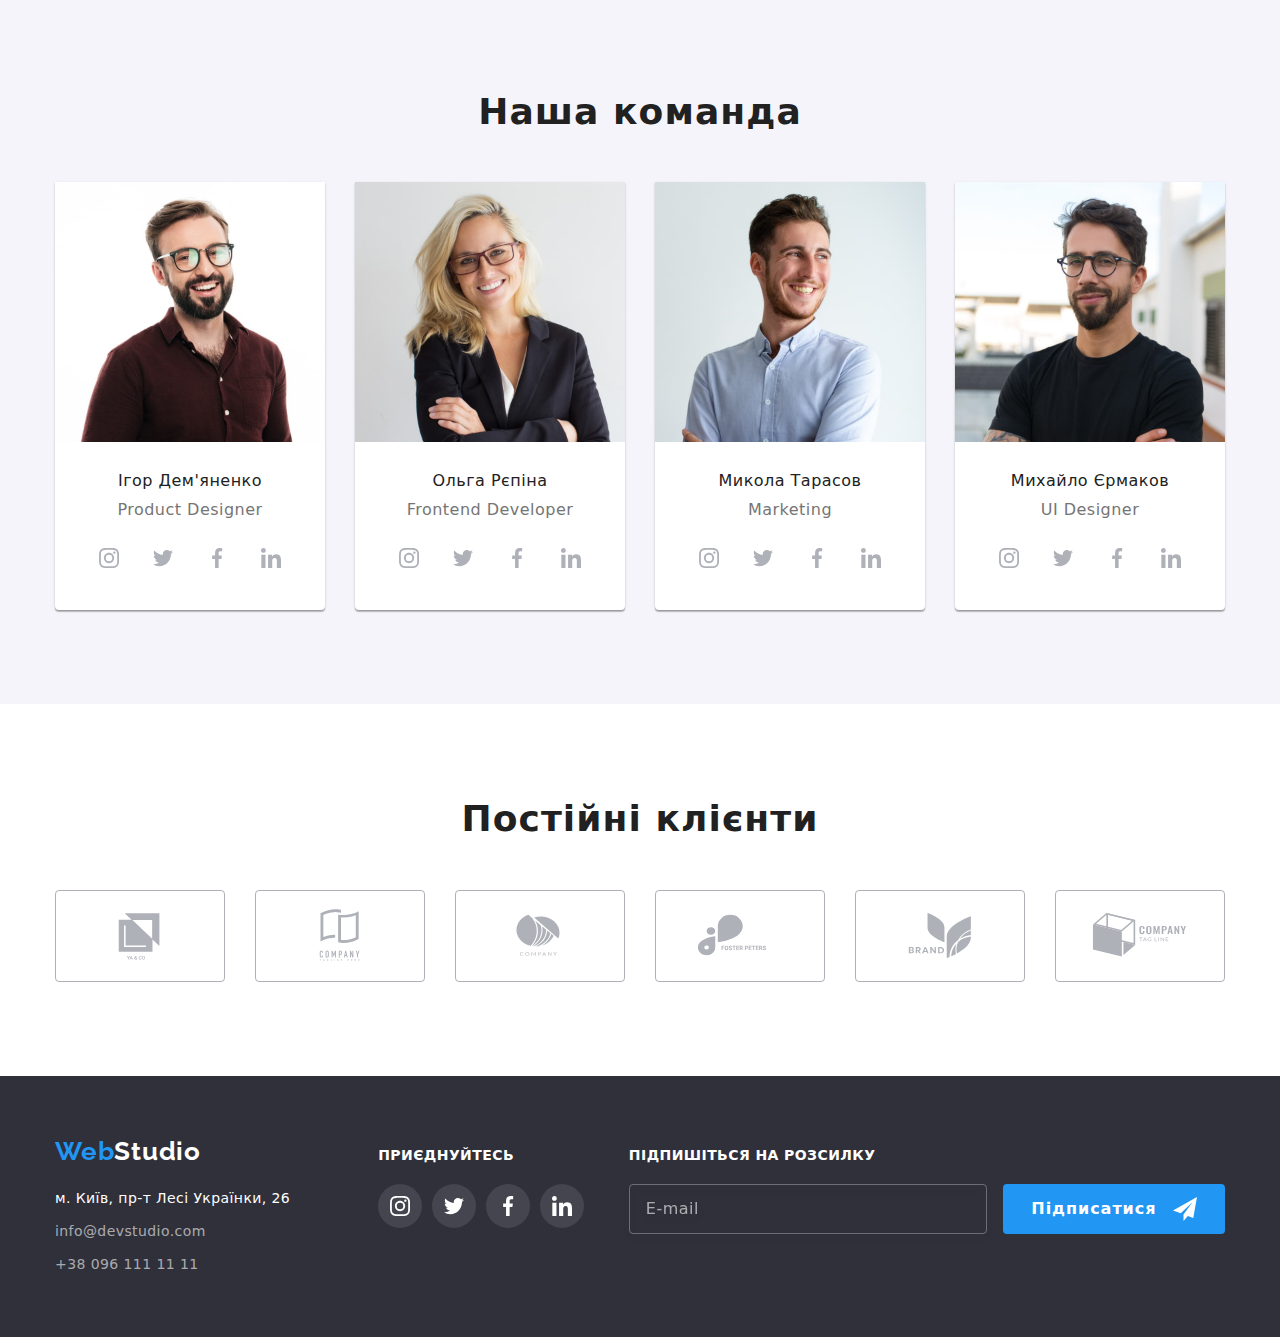
==== commit e1b5aabf: "finish__hw-3" ====
--- a/index.html
+++ b/index.html
@@ -5,17 +5,8 @@
     <meta http-equiv="X-UA-Compatible" content="IE=edge" />
     <meta name="viewport" content="width=device-width, initial-scale=1.0" />
     <title>WebStudio</title>
-    <link
-      rel="stylesheet"
-      href="https://cdnjs.cloudflare.com/ajax/libs/modern-normalize/1.1.0/modern-normalize.min.css"
-    />
-    <link rel="stylesheet" href="./css/styles.css" />
     <link rel="preconnect" href="https://fonts.googleapis.com" />
-    <link rel="preconnect" href="https://fonts.gstatic.com" crossorigin />
-    <link
-      href="https://fonts.googleapis.com/css2?family=Raleway:wght@700&family=Roboto:wght@400;500;700;900&display=swap"
-      rel="stylesheet"
-    />
+    <link rel="stylesheet" href="./css/main.min.css" />
   </head>
 
   <body>
--- a/css/main.min.css
+++ b/css/main.min.css
@@ -0,0 +1 @@
+/*! modern-normalize v1.1.0 | MIT License | https://github.com/sindresorhus/modern-normalize */*,::before,::after{-webkit-box-sizing:border-box;box-sizing:border-box}html{line-height:1.15;-webkit-text-size-adjust:100%;-moz-tab-size:4;-o-tab-size:4;tab-size:4}body{margin:0;font-family:system-ui,-apple-system,"Segoe UI",Roboto,Helvetica,Arial,sans-serif,"Apple Color Emoji","Segoe UI Emoji"}hr{height:0;color:inherit}abbr[title]{-webkit-text-decoration:underline dotted;text-decoration:underline dotted}b,strong{font-weight:bolder}code,kbd,samp,pre{font-family:ui-monospace,SFMono-Regular,Consolas,"Liberation Mono",Menlo,monospace;font-size:1em}small{font-size:80%}sub,sup{font-size:75%;line-height:0;position:relative;vertical-align:baseline}sub{bottom:-0.25em}sup{top:-0.5em}table{text-indent:0;border-color:inherit}button,input,optgroup,select,textarea{font-family:inherit;font-size:100%;line-height:1.15;margin:0}button,select{text-transform:none}button,[type=button],[type=reset],[type=submit]{-webkit-appearance:button}::-moz-focus-inner{border-style:none;padding:0}:-moz-focusring{outline:1px dotted ButtonText}:-moz-ui-invalid{box-shadow:none}legend{padding:0}progress{vertical-align:baseline}::-webkit-inner-spin-button,::-webkit-outer-spin-button{height:auto}[type=search]{-webkit-appearance:textfield;outline-offset:-2px}::-webkit-search-decoration{-webkit-appearance:none}::-webkit-file-upload-button{-webkit-appearance:button;font:inherit}summary{display:list-item}a{text-decoration:none}a:active,a:focus{outline:none}button:active,button:focus{outline:none}input:focus{outline:none}img{display:block}ul{list-style:none;margin-top:0;margin-bottom:0;padding-left:0}p{margin-top:0;margin-bottom:0}h1,h2,h3,h4,h5,h6{margin-top:0;margin-bottom:0}@font-face{font-family:"Roboto";font-style:normal;font-weight:400;src:url();src:url("../../fonts/roboto/roboto-v30-latin_cyrillic-500.eot"),url("../../fonts/roboto/roboto-v30-latin_cyrillic-regular.eot?#iefix") format("embedded-opentype"),url("../../fonts/roboto/roboto-v30-latin_cyrillic-regular.woff2") format("woff2"),url("../../fonts//roboto/roboto-v30-latin_cyrillic-regular.woff") format("woff"),url("../../fonts/roboto/roboto-v30-latin_cyrillic-regular.ttf") format("truetype"),url("../../fonts/../roboto/roboto-v30-latin_cyrillic-regular.svg#Roboto") format("svg")}@font-face{font-family:"Roboto";font-style:normal;font-weight:500;src:url("../../fontsroboto//roboto-v30-latin_cyrillic-500.eot");src:local(""),url("../../fontsroboto//roboto-v30-latin_cyrillic-500.eot?#iefix") format("embedded-opentype"),url("../../fonts/roboto/roboto-v30-latin_cyrillic-500.woff2") format("woff2"),url("../../fonts/roboto/roboto-v30-latin_cyrillic-500.woff") format("woff"),url("../../fonts/roboto/roboto-v30-latin_cyrillic-500.ttf") format("truetype"),url("../../fonts/roboto/roboto-v30-latin_cyrillic-500.svg#Roboto") format("svg")}@font-face{font-family:"Roboto";font-style:normal;font-weight:700;src:url("../../fonts/roboto/roboto-v30-latin_cyrillic-700.eot");src:local(""),url("../../fonts/roboto/roboto-v30-latin_cyrillic-700.eot?#iefix") format("embedded-opentype"),url("../../fonts/roboto/roboto-v30-latin_cyrillic-700.woff2") format("woff2"),url("../../fonts/roboto/roboto-v30-latin_cyrillic-700.woff") format("woff"),url("../../fonts/roboto/roboto-v30-latin_cyrillic-700.ttf") format("truetype"),url("../../fonts/roboto/roboto-v30-latin_cyrillic-700.svg#Roboto") format("svg")}@font-face{font-family:"Roboto";font-style:normal;font-weight:900;src:url("../../fonts/roboto/roboto-v30-latin_cyrillic-900.eot");src:local(""),url("../../fonts/roboto/roboto-v30-latin_cyrillic-900.eot?#iefix") format("embedded-opentype"),url("../../fonts/roboto/roboto-v30-latin_cyrillic-900.woff2") format("woff2"),url("../../fonts/roboto/roboto-v30-latin_cyrillic-900.woff") format("woff"),url("../../fonts/roboto/roboto-v30-latin_cyrillic-900.ttf") format("truetype"),url("../../fonts/roboto/roboto-v30-latin_cyrillic-900.svg#Roboto") format("svg")}@font-face{font-family:"Raleway";font-style:normal;font-weight:700;src:url("../../fonts/raleway/raleway-v28-latin-700.eot");src:local(""),url("../../fonts/raleway/raleway-v28-latin-700.eot?#iefix") format("embedded-opentype"),url("../../fonts/raleway/raleway-v28-latin-700.woff2") format("woff2"),url("../../fonts/raleway/raleway-v28-latin-700.woff") format("woff"),url("../../fonts/raleway/raleway-v28-latin-700.ttf") format("truetype"),url("../../fonts/raleway/raleway-v28-latin-700.svg#Raleway") format("svg")}:root{--primary-titel-color: #212121;--primary-text-color: #757575;--logo-color: #000000;--primary-color: #ffffff;--secondary-background-color: #f5f4fa;--primary-background-color: #2f303a;--accent-color: #2196f3;--button-active-color: #188ce8;--header-border-color: #ececec;--card-border-color: #eeeeee;--icon-color: #afb1b8;--footer-contact-color: rgba(255, 255, 255, 0.6);--footer-icon-color: rgba(255, 255, 255, 0.1);--background-speciality-img: rgba(47, 48, 58, 0.8);--background-card-portfolio: rgba(33, 150, 243, 0.9);--background-backdrop: rgba(0, 0, 0, 0.2);--input-border-color: rgba(33, 33, 33, 0.2);--color-placeholder: rgba(117, 117, 117, 0.5)}.visually-hidden{position:absolute;white-space:nowrap;width:1px;height:1px;overflow:hidden;border:0;padding:0;clip:rect(0 0 0 0);-webkit-clip-path:inset(50%);clip-path:inset(50%);margin:-1px}body{font-size:14px;color:var(--primary-text-color);background-color:var(--primary-color)}.container{width:100%;max-width:1200px;margin-left:auto;margin-right:auto;padding-left:15px;padding-right:15px}.titel{margin-bottom:50px;font-weight:700;font-size:36px;line-height:1.16;text-align:center;letter-spacing:.03em;color:var(--primary-titel-color)}.logo{display:inline-block;font-family:"Raleway",sans-serif;font-weight:700;font-size:26px;line-height:1.19;letter-spacing:.03em;color:var(--logo-color)}.logo--color{color:var(--accent-color)}.page-footer__logo{margin-bottom:20px;color:var(--primary-color)}.button{padding:10px 32px;font-weight:700;font-size:16px;line-height:1.87;letter-spacing:.06em;text-align:center;cursor:pointer;color:var(--primary-color);background-color:var(--accent-color);border:none;border-radius:4px;-webkit-transition:background-color 250ms cubic-bezier(0.4, 0, 0.2, 1),-webkit-box-shadow 250ms cubic-bezier(0.4, 0, 0.2, 1);transition:background-color 250ms cubic-bezier(0.4, 0, 0.2, 1),-webkit-box-shadow 250ms cubic-bezier(0.4, 0, 0.2, 1);transition:box-shadow 250ms cubic-bezier(0.4, 0, 0.2, 1),background-color 250ms cubic-bezier(0.4, 0, 0.2, 1);transition:box-shadow 250ms cubic-bezier(0.4, 0, 0.2, 1),background-color 250ms cubic-bezier(0.4, 0, 0.2, 1),-webkit-box-shadow 250ms cubic-bezier(0.4, 0, 0.2, 1)}.button:hover,.button:focus{background-color:var(--button-active-color);-webkit-box-shadow:0px 4px 4px rgba(0,0,0,.15);box-shadow:0px 4px 4px rgba(0,0,0,.15)}.section-hero__button{display:block;margin-left:auto;margin-right:auto}.page-footer__button{padding:10px 28px}.button--icon{vertical-align:middle;margin-left:10px;fill:var(--primary-color)}.form-modal__button{display:-webkit-box;display:-ms-flexbox;display:flex;-webkit-box-align:center;-ms-flex-align:center;align-items:center;margin-left:auto;margin-right:auto;padding:10px 52px}.page-header{border-bottom:1px solid var(--header-border-color)}.page-header__container{display:-webkit-box;display:-ms-flexbox;display:flex;-webkit-box-align:center;-ms-flex-align:center;align-items:center}.nav{margin-left:93px}.nav__list{display:-webkit-box;display:-ms-flexbox;display:flex;gap:50px}.nav__link{display:block;padding-top:32px;padding-bottom:32px;position:relative;font-weight:500;line-height:1.14;letter-spacing:.02em;color:var(--primary-titel-color);-webkit-transition:color 250ms cubic-bezier(0.4, 0, 0.2, 1);transition:color 250ms cubic-bezier(0.4, 0, 0.2, 1)}.nav__link:hover,.nav__link:focus{color:var(--accent-color)}.nav__link--active{color:var(--accent-color)}.nav__link--active::after{content:"";position:absolute;left:0;bottom:-1px;width:100%;height:4px;border-radius:2px;background-color:var(--accent-color)}.contact{display:-webkit-box;display:-ms-flexbox;display:flex;margin-left:auto;gap:30px}.contact__link{display:-webkit-box;display:-ms-flexbox;display:flex;-webkit-box-align:center;-ms-flex-align:center;align-items:center;gap:10px;padding-top:32px;padding-bottom:32px;font-weight:500;line-height:1.14;letter-spacing:.02em;color:var(--primary-text-color);fill:var(--primary-text-color);-webkit-transition:color 250ms cubic-bezier(0.4, 0, 0.2, 1),fill 250ms cubic-bezier(0.4, 0, 0.2, 1);transition:color 250ms cubic-bezier(0.4, 0, 0.2, 1),fill 250ms cubic-bezier(0.4, 0, 0.2, 1)}.contact__link:hover,.contact__link:focus{color:var(--accent-color);fill:var(--accent-color)}.section-hero{padding-top:200px;padding-bottom:200px;max-width:1600px;height:600px;margin-left:auto;margin-right:auto;background-color:var(--primary-background-color);background-image:-webkit-gradient(linear, left top, right top, from(rgba(47, 48, 58, 0.4)), to(rgba(47, 48, 58, 0.4))),url(../images/hero/hero.jpg);background-image:linear-gradient(to right, rgba(47, 48, 58, 0.4), rgba(47, 48, 58, 0.4)),url(../images/hero/hero.jpg);background-repeat:no-repeat;background-position:center;background-size:cover}.section-hero__titel{display:block;max-width:696px;margin-left:auto;margin-right:auto;margin-bottom:30px;font-weight:900;font-size:44px;line-height:1.36;text-align:center;letter-spacing:.06em;text-transform:uppercase;color:var(--primary-color)}.section-advantage{padding-top:94px;padding-bottom:94px}.section-advantage__list{display:-webkit-box;display:-ms-flexbox;display:flex;-webkit-box-pack:justify;-ms-flex-pack:justify;justify-content:space-between}.section-advantage__item{width:calc((100% - 90px)/4)}.section-advantage__icon{display:-webkit-box;display:-ms-flexbox;display:flex;-webkit-box-pack:center;-ms-flex-pack:center;justify-content:center;-webkit-box-align:center;-ms-flex-align:center;align-items:center;height:120px;margin-bottom:30px;border-radius:4px;background-color:var(--secondary-background-color)}.section-advantage__subtitel{margin-bottom:10px;font-weight:700;font-size:14px;line-height:1.14;letter-spacing:.03em;text-transform:uppercase;color:var(--primary-titel-color)}.section-advantage__text{line-height:1.71;letter-spacing:.03em}.section-speciality{padding-top:0;padding-bottom:94px}.section-speciality__list{display:-webkit-box;display:-ms-flexbox;display:flex;gap:30px}.section-speciality__item{position:relative;overflow:hidden}.section-speciality__image{display:block;max-width:100%;height:auto}.section-speciality__overlay{position:absolute;left:0;bottom:0;width:100%;height:70px;display:-webkit-box;display:-ms-flexbox;display:flex;-webkit-box-pack:center;-ms-flex-pack:center;justify-content:center;-webkit-box-align:center;-ms-flex-align:center;align-items:center;font-weight:700;line-height:1.14;letter-spacing:.03em;text-transform:uppercase;color:var(--primary-color);background:var(--background-speciality-img);-webkit-transform:translateY(100%);transform:translateY(100%);-webkit-transition:-webkit-transform 250ms cubic-bezier(0.4, 0, 0.2, 1);transition:-webkit-transform 250ms cubic-bezier(0.4, 0, 0.2, 1);transition:transform 250ms cubic-bezier(0.4, 0, 0.2, 1);transition:transform 250ms cubic-bezier(0.4, 0, 0.2, 1), -webkit-transform 250ms cubic-bezier(0.4, 0, 0.2, 1)}.section-speciality__item:hover .section-speciality__overlay{-webkit-transform:translateY(0);transform:translateY(0)}.section-team{padding-top:94px;padding-bottom:94px;background-color:var(--secondary-background-color)}.card-team{display:-webkit-box;display:-ms-flexbox;display:flex;gap:30px}.card-team__item{background-color:var(--primary-color);-webkit-box-shadow:0px 1px 3px rgba(0,0,0,.12),0px 1px 1px rgba(0,0,0,.14),0px 2px 1px rgba(0,0,0,.2);box-shadow:0px 1px 3px rgba(0,0,0,.12),0px 1px 1px rgba(0,0,0,.14),0px 2px 1px rgba(0,0,0,.2);border-radius:0px 0px 4px 4px}.card-team__image{display:block;max-width:100%;height:auto}.card-team__desc{padding-top:30px;padding-bottom:30px}.card-team__name{margin-bottom:10px;font-weight:500;font-size:16px;line-height:1.18;letter-spacing:.03em;text-align:center;color:var(--primary-titel-color)}.card-team__position{margin-bottom:16px;font-size:16px;line-height:1.18;letter-spacing:.03em;text-align:center}.block-social{display:-webkit-box;display:-ms-flexbox;display:flex;-webkit-box-pack:center;-ms-flex-pack:center;justify-content:center;gap:10px}.block-social__item{width:44px;height:44px}.block-social__link{display:-webkit-box;display:-ms-flexbox;display:flex;-webkit-box-pack:center;-ms-flex-pack:center;justify-content:center;-webkit-box-align:center;-ms-flex-align:center;align-items:center;width:100%;height:100%;border-radius:50%;fill:var(--icon-color);-webkit-transition:fill 250ms cubic-bezier(0.4, 0, 0.2, 1),background-color 250ms cubic-bezier(0.4, 0, 0.2, 1);transition:fill 250ms cubic-bezier(0.4, 0, 0.2, 1),background-color 250ms cubic-bezier(0.4, 0, 0.2, 1)}.block-social__link:hover,.block-social__link:focus{fill:var(--primary-color);background-color:var(--accent-color)}.block-social__link--white-fill{fill:var(--primary-color);background:var(--footer-icon-color);-webkit-transition:background-color 250ms cubic-bezier(0.4, 0, 0.2, 1);transition:background-color 250ms cubic-bezier(0.4, 0, 0.2, 1)}.block-social__link--white-fill:hover,.block-social__link--white-fill:focus{background-color:var(--accent-color)}.section-clientage{padding-top:94px;padding-bottom:94px}.block-client{display:-webkit-box;display:-ms-flexbox;display:flex;gap:30px}.block-client__item{width:calc((100% - 150px)/6);height:92px;border-radius:4px}.block-client__link{display:-webkit-box;display:-ms-flexbox;display:flex;-webkit-box-pack:center;-ms-flex-pack:center;justify-content:center;-webkit-box-align:center;-ms-flex-align:center;align-items:center;width:100%;height:100%;fill:var(--icon-color);border:1px solid var(--icon-color);border-radius:4px;-webkit-transition:fill 250ms cubic-bezier(0.4, 0, 0.2, 1),border 250ms cubic-bezier(0.4, 0, 0.2, 1);transition:fill 250ms cubic-bezier(0.4, 0, 0.2, 1),border 250ms cubic-bezier(0.4, 0, 0.2, 1)}.block-client__link:hover,.block-client__link:focus{fill:var(--accent-color);border:1px solid var(--accent-color)}.filter{display:-webkit-box;display:-ms-flexbox;display:flex;-webkit-box-pack:center;-ms-flex-pack:center;justify-content:center;margin-bottom:50px;gap:8px}.filter__button{padding:6px 22px;font-family:inherit;font-weight:500;font-size:16px;line-height:1.62;text-align:center;letter-spacing:.03em;cursor:pointer;background-color:var(--secondary-background-color);border:rgba(0,0,0,0);border-radius:4px;-webkit-transition:background-color 250ms cubic-bezier(0.4, 0, 0.2, 1),color 250ms cubic-bezier(0.4, 0, 0.2, 1),-webkit-box-shadow 250ms cubic-bezier(0.4, 0, 0.2, 1);transition:background-color 250ms cubic-bezier(0.4, 0, 0.2, 1),color 250ms cubic-bezier(0.4, 0, 0.2, 1),-webkit-box-shadow 250ms cubic-bezier(0.4, 0, 0.2, 1);transition:background-color 250ms cubic-bezier(0.4, 0, 0.2, 1),color 250ms cubic-bezier(0.4, 0, 0.2, 1),box-shadow 250ms cubic-bezier(0.4, 0, 0.2, 1);transition:background-color 250ms cubic-bezier(0.4, 0, 0.2, 1),color 250ms cubic-bezier(0.4, 0, 0.2, 1),box-shadow 250ms cubic-bezier(0.4, 0, 0.2, 1),-webkit-box-shadow 250ms cubic-bezier(0.4, 0, 0.2, 1)}.filter__button:hover,.filter__button:focus{color:var(--primary-color);background-color:var(--accent-color);-webkit-box-shadow:0px 3px 1px rgba(0,0,0,.1),0px 1px 2px rgba(0,0,0,.08),0px 2px 2px rgba(0,0,0,.12);box-shadow:0px 3px 1px rgba(0,0,0,.1),0px 1px 2px rgba(0,0,0,.08),0px 2px 2px rgba(0,0,0,.12)}.section-portfolio{padding-top:94px;padding-bottom:94px}.portfolio-card{display:-webkit-box;display:-ms-flexbox;display:flex;-ms-flex-wrap:wrap;flex-wrap:wrap;gap:30px}.portfolio-card__item{width:calc((100% - 60px)/3)}.portfolio-card__link{display:block;width:100%;height:100%;-webkit-transition:-webkit-box-shadow 250ms cubic-bezier(0.4, 0, 0.2, 1);transition:-webkit-box-shadow 250ms cubic-bezier(0.4, 0, 0.2, 1);transition:box-shadow 250ms cubic-bezier(0.4, 0, 0.2, 1);transition:box-shadow 250ms cubic-bezier(0.4, 0, 0.2, 1), -webkit-box-shadow 250ms cubic-bezier(0.4, 0, 0.2, 1)}.portfolio-card__link:hover,.portfolio-card__link:focus{-webkit-box-shadow:0px 1px 1px rgba(0,0,0,.12),0px 4px 4px rgba(0,0,0,.06),1px 4px 6px rgba(0,0,0,.16);box-shadow:0px 1px 1px rgba(0,0,0,.12),0px 4px 4px rgba(0,0,0,.06),1px 4px 6px rgba(0,0,0,.16)}.portfolio-card__overlay{position:relative;overflow:hidden}.portfolio-card__image{display:block;max-width:100%;height:auto}.portfolio-card__text-overlay{position:absolute;top:0;left:0;width:100%;height:100%;padding:63px 24px;font-size:18px;line-height:1.55;letter-spacing:.03em;color:var(--primary-color);background-color:var(--background-card-portfolio);-webkit-transform:translateY(101%);transform:translateY(101%);-webkit-transition:-webkit-transform 250ms cubic-bezier(0.4, 0, 0.2, 1);transition:-webkit-transform 250ms cubic-bezier(0.4, 0, 0.2, 1);transition:transform 250ms cubic-bezier(0.4, 0, 0.2, 1);transition:transform 250ms cubic-bezier(0.4, 0, 0.2, 1), -webkit-transform 250ms cubic-bezier(0.4, 0, 0.2, 1)}.portfolio-card__link:hover .portfolio-card__text-overlay,.portfolio-card__link:hover .portfolio-card__text-overlay,.portfolio-card__link:focus .portfolio-card__text-overlay,.portfolio-card__link:focus .portfolio-card__text-overlay{-webkit-transform:translateY(0);transform:translateY(0)}.portfolio-card__desc{padding:20px 24px;border-bottom:1px solid var(--card-border-color);border-right:1px solid var(--card-border-color);border-left:1px solid var(--card-border-color)}.portfolio-card__titel{margin-bottom:4px;font-weight:700;font-size:18px;line-height:2;letter-spacing:.06em;color:var(--primary-titel-color)}.portfolio-card__text{font-size:16px;line-height:1.87;letter-spacing:.03em;color:var(--primary-text-color)}.page-footer{padding-top:60px;padding-bottom:60px;background-color:var(--primary-background-color)}.page-footer__container{display:-webkit-box;display:-ms-flexbox;display:flex;-webkit-box-align:baseline;-ms-flex-align:baseline;align-items:baseline}.block-address__item:not(:last-child){margin-bottom:9px}.block-address__link-map{font-style:normal;line-height:1.71;letter-spacing:.03em;color:var(--primary-color);-webkit-transition:color 250ms cubic-bezier(0.4, 0, 0.2, 1);transition:color 250ms cubic-bezier(0.4, 0, 0.2, 1)}.block-address__link-map:hover,.block-address__link-map:focus{color:var(--accent-color)}.block-address__link-mail{font-style:normal;line-height:1.71;letter-spacing:.03em;color:var(--footer-contact-color);-webkit-transition:color 250ms cubic-bezier(0.4, 0, 0.2, 1);transition:color 250ms cubic-bezier(0.4, 0, 0.2, 1)}.block-address__link-mail:hover,.block-address__link-mail:focus{color:var(--accent-color)}.block-address__link-tel{font-style:normal;line-height:1.71;letter-spacing:.03em;color:var(--footer-contact-color);-webkit-transition:color 250ms cubic-bezier(0.4, 0, 0.2, 1);transition:color 250ms cubic-bezier(0.4, 0, 0.2, 1)}.block-address__link-tel:hover,.block-address__link-tel:focus{color:var(--accent-color)}.page-footer__social-box{margin-left:88px}.page-footer__titel{margin-bottom:20px;font-weight:700;font-size:14px;line-height:1.14;letter-spacing:.03em;text-transform:uppercase;color:var(--primary-color)}.page-footer__form{margin-left:auto}.page-footer__label{display:block;margin-bottom:20px;font-weight:700;font-size:14px;line-height:1.14;letter-spacing:.03em;text-transform:uppercase;color:var(--primary-color)}.page-footer__input{width:358px;height:50px;margin-right:12px;padding:15px 16px;letter-spacing:.03em;color:var(--footer-contact-color);border:1px solid rgba(255,255,255,.3);-webkit-filter:drop-shadow(0px 4px 4px rgba(0, 0, 0, 0.15));filter:drop-shadow(0px 4px 4px rgba(0, 0, 0, 0.15));border-radius:4px;background-color:rgba(0,0,0,0);-webkit-transition:border-color 250ms cubic-bezier(0.4, 0, 0.2, 1);transition:border-color 250ms cubic-bezier(0.4, 0, 0.2, 1)}.page-footer__input::-webkit-input-placeholder{font-size:16px;line-height:1.25;letter-spacing:.03em;color:rgba(255,255,255,.6)}.page-footer__input::-moz-placeholder{font-size:16px;line-height:1.25;letter-spacing:.03em;color:rgba(255,255,255,.6)}.page-footer__input:-ms-input-placeholder{font-size:16px;line-height:1.25;letter-spacing:.03em;color:rgba(255,255,255,.6)}.page-footer__input::-ms-input-placeholder{font-size:16px;line-height:1.25;letter-spacing:.03em;color:rgba(255,255,255,.6)}.page-footer__input::placeholder{font-size:16px;line-height:1.25;letter-spacing:.03em;color:rgba(255,255,255,.6)}.page-footer__input:focus{border-color:var(--accent-color)}.backdrop{position:fixed;top:0;left:0;width:100%;height:100%;opacity:1;background-color:var(--background-backdrop);opacity:1;-webkit-transition:opacity 250ms cubic-bezier(0.4, 0, 0.2, 1),visibility 250ms cubic-bezier(0.4, 0, 0.2, 1);transition:opacity 250ms cubic-bezier(0.4, 0, 0.2, 1),visibility 250ms cubic-bezier(0.4, 0, 0.2, 1)}.backdrop.is-hidden{visibility:hidden;opacity:0;pointer-events:none}.backdrop.is-hidden .modal{-webkit-transform:translate(-50%, -50%) scale(0.8);transform:translate(-50%, -50%) scale(0.8)}.modal{position:absolute;top:50%;left:50%;width:528px;height:581px;padding:40px;-webkit-transform:translate(-50%, -50%) scale(1);transform:translate(-50%, -50%) scale(1);-webkit-transition:-webkit-transform 250ms cubic-bezier(0.4, 0, 0.2, 1);transition:-webkit-transform 250ms cubic-bezier(0.4, 0, 0.2, 1);transition:transform 250ms cubic-bezier(0.4, 0, 0.2, 1);transition:transform 250ms cubic-bezier(0.4, 0, 0.2, 1), -webkit-transform 250ms cubic-bezier(0.4, 0, 0.2, 1);border-radius:4px;-webkit-box-shadow:0px 1px 3px rgba(0,0,0,.12),0px 1px 1px rgba(0,0,0,.14),0px 2px 1px rgba(0,0,0,.2);box-shadow:0px 1px 3px rgba(0,0,0,.12),0px 1px 1px rgba(0,0,0,.14),0px 2px 1px rgba(0,0,0,.2);background-color:var(--primary-color)}.modal__button-close{position:absolute;top:8px;right:8px;display:-webkit-box;display:-ms-flexbox;display:flex;-webkit-box-pack:center;-ms-flex-pack:center;justify-content:center;-webkit-box-align:center;-ms-flex-align:center;align-items:center;width:30px;height:30px;cursor:pointer;fill:var(--logo-color);background-color:var(--primary-color);border:1px solid rgba(0,0,0,.1);border-radius:50%;-webkit-transition:fill 250ms cubic-bezier(0.4, 0, 0.2, 1);transition:fill 250ms cubic-bezier(0.4, 0, 0.2, 1)}.modal__button-close:hover,.modal__button-close:focus{fill:var(--accent-color)}.modal__titel{margin-bottom:12px;font-weight:700;font-size:20px;line-height:1.15;text-align:center;letter-spacing:.03em;color:var(--primary-titel-color)}.form-modal__label{display:inline-block;margin-bottom:4px;font-size:12px;line-height:1.16;letter-spacing:.01em;color:var(--primary-text-color)}.form-modal__input-box{position:relative;margin-bottom:10px}.form-modal__input{width:100%;height:40px;padding:12px 12px 12px 42px;border:1px solid var(--input-border-color);border-radius:4px;-webkit-transition:border-color 250ms cubic-bezier(0.4, 0, 0.2, 1);transition:border-color 250ms cubic-bezier(0.4, 0, 0.2, 1)}.form-modal__input:focus{border-color:var(--accent-color)}.form-modal__icon{position:absolute;top:50%;left:12px;-webkit-transform:translateY(-50%);transform:translateY(-50%);fill:var(--primary-titel-color);-webkit-transition:fill 250ms cubic-bezier(0.4, 0, 0.2, 1);transition:fill 250ms cubic-bezier(0.4, 0, 0.2, 1)}.form-modal__input:focus+.form-modal__icon{fill:var(--accent-color)}.form-modal__textarea{width:100%;height:120px;margin-bottom:20px;padding:12px 16px;resize:none;border:1px solid var(--input-border-color);border-radius:4px;outline:none;-webkit-transition:border-color 250ms cubic-bezier(0.4, 0, 0.2, 1);transition:border-color 250ms cubic-bezier(0.4, 0, 0.2, 1)}.form-modal__textarea:focus{border-color:var(--accent-color)}.form-modal__textarea::-webkit-input-placeholder{font-size:12px;line-height:1.16;letter-spacing:.01em;color:var(--color-placeholder)}.form-modal__textarea::-moz-placeholder{font-size:12px;line-height:1.16;letter-spacing:.01em;color:var(--color-placeholder)}.form-modal__textarea:-ms-input-placeholder{font-size:12px;line-height:1.16;letter-spacing:.01em;color:var(--color-placeholder)}.form-modal__textarea::-ms-input-placeholder{font-size:12px;line-height:1.16;letter-spacing:.01em;color:var(--color-placeholder)}.form-modal__textarea::placeholder{font-size:12px;line-height:1.16;letter-spacing:.01em;color:var(--color-placeholder)}.form-modal__checkbox{display:-webkit-box;display:-ms-flexbox;display:flex;-webkit-box-align:center;-ms-flex-align:center;align-items:center;gap:8.38px;margin-bottom:30px}.form-modal__checkbox-input{position:absolute;width:1px;height:1px;margin:-1px;padding:0;border:0;clip:rect(0 0 0 0);overflow:hidden}.form-modal__checkbox-icon{width:16px;height:15px;cursor:pointer;border:2px solid var(--primary-titel-color);border-radius:4px}.form-modal__checkbox-input:focus+.form-modal__checkbox-icon{border-color:var(--accent-color)}.form-modal__checkbox-input:checked+.form-modal__checkbox-icon{background-color:var(--accent-color);background-image:url(../images/icon\ check.svg);background-position:center;background-repeat:no-repeat;background-origin:border-box;border-color:var(--accent-color)}.form-modal__checkbox-text{font-size:14px;line-height:1.71;letter-spacing:.03em;color:var(--primary-text-color)}.form-modal__link{text-decoration:underline;color:var(--accent-color)}.form-modal__link:hover,.form-modal__link:focus{color:var(--button-active-color)}/*# sourceMappingURL=main.min.css.map */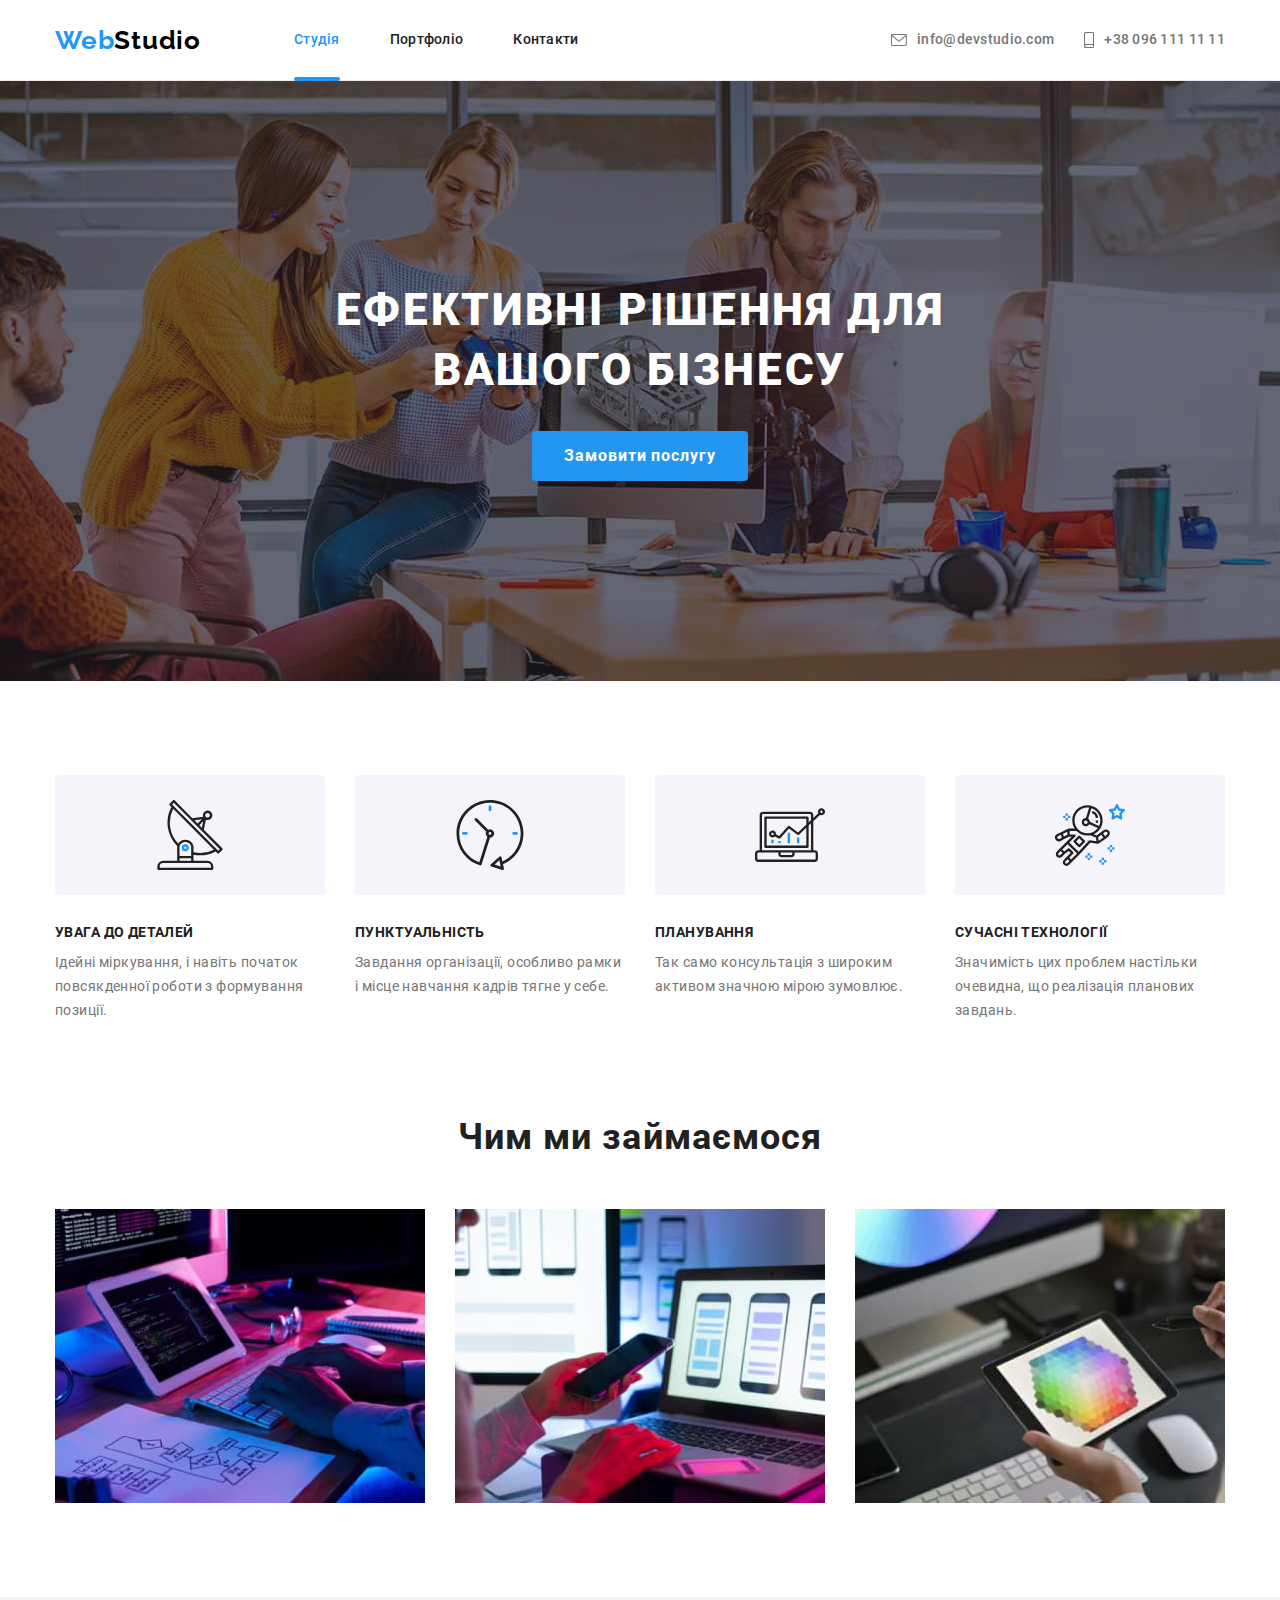
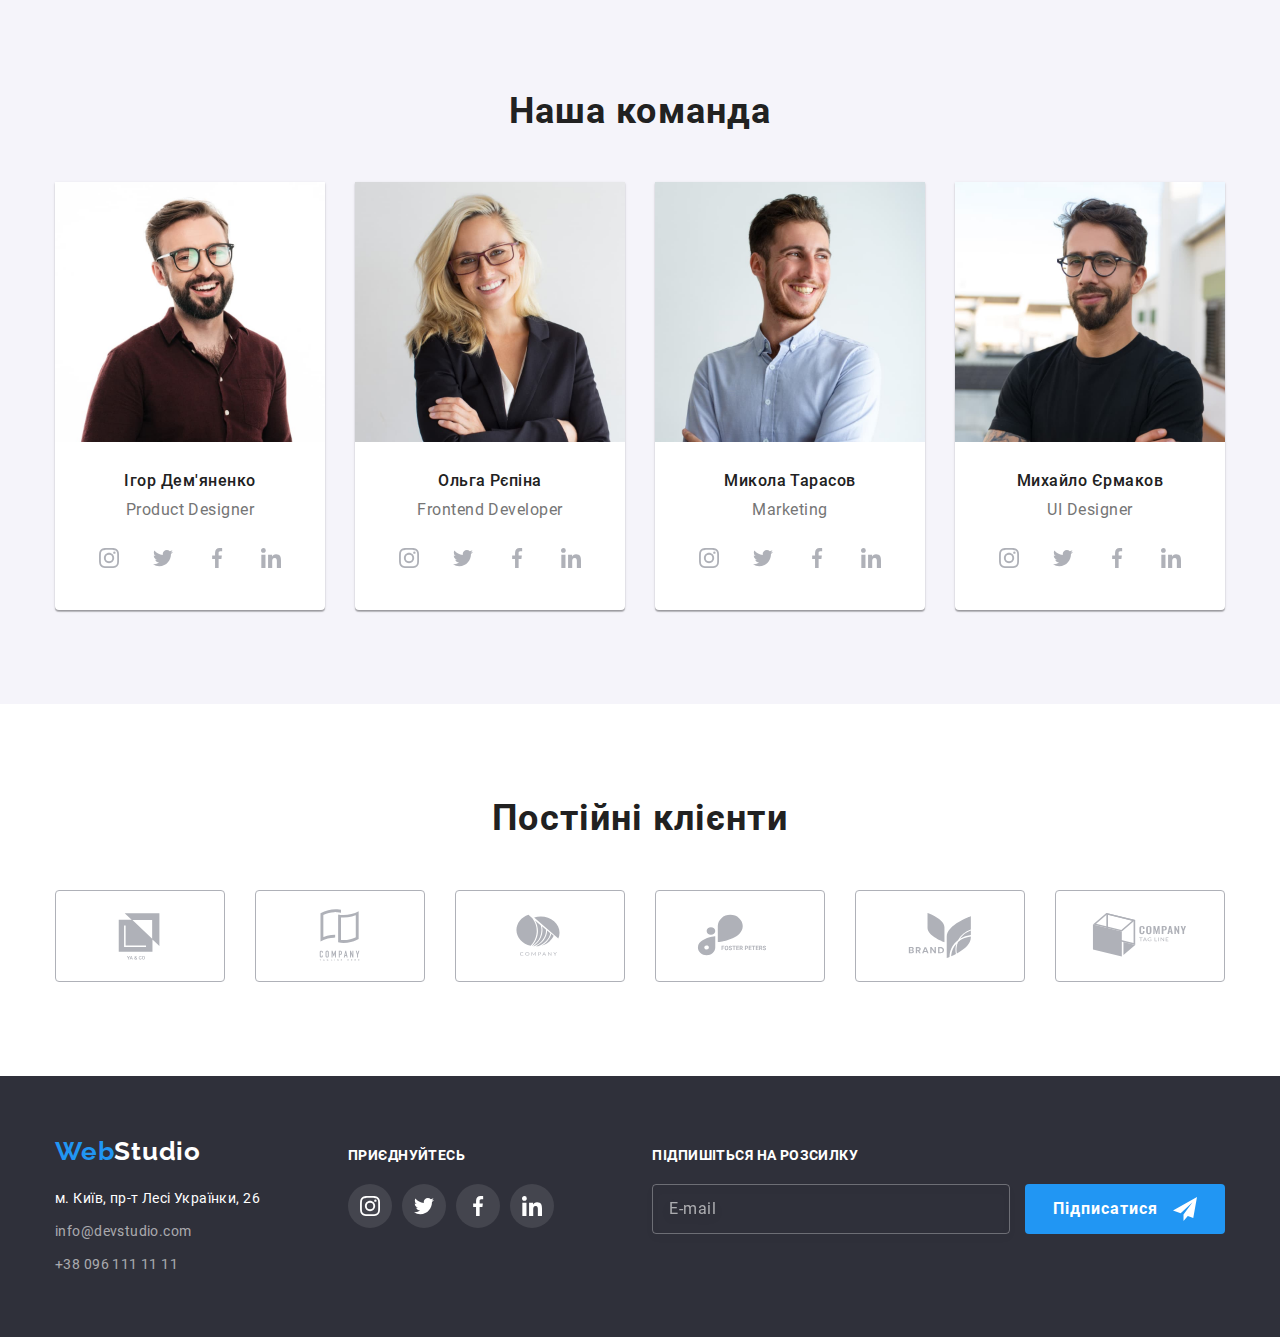
==== commit 81daefdf: "Finish__hw--7" ====
--- a/index.html
+++ b/index.html
@@ -5,7 +5,6 @@
     <meta http-equiv="X-UA-Compatible" content="IE=edge" />
     <meta name="viewport" content="width=device-width, initial-scale=1.0" />
     <title>WebStudio</title>
-    <link rel="preconnect" href="https://fonts.googleapis.com" />
     <link rel="stylesheet" href="./css/main.min.css" />
   </head>
 
--- a/css/main.min.css
+++ b/css/main.min.css
@@ -1 +1 @@
-/*! modern-normalize v1.1.0 | MIT License | https://github.com/sindresorhus/modern-normalize */*,::before,::after{-webkit-box-sizing:border-box;box-sizing:border-box}html{line-height:1.15;-webkit-text-size-adjust:100%;-moz-tab-size:4;-o-tab-size:4;tab-size:4}body{margin:0;font-family:system-ui,-apple-system,"Segoe UI",Roboto,Helvetica,Arial,sans-serif,"Apple Color Emoji","Segoe UI Emoji"}hr{height:0;color:inherit}abbr[title]{-webkit-text-decoration:underline dotted;text-decoration:underline dotted}b,strong{font-weight:bolder}code,kbd,samp,pre{font-family:ui-monospace,SFMono-Regular,Consolas,"Liberation Mono",Menlo,monospace;font-size:1em}small{font-size:80%}sub,sup{font-size:75%;line-height:0;position:relative;vertical-align:baseline}sub{bottom:-0.25em}sup{top:-0.5em}table{text-indent:0;border-color:inherit}button,input,optgroup,select,textarea{font-family:inherit;font-size:100%;line-height:1.15;margin:0}button,select{text-transform:none}button,[type=button],[type=reset],[type=submit]{-webkit-appearance:button}::-moz-focus-inner{border-style:none;padding:0}:-moz-focusring{outline:1px dotted ButtonText}:-moz-ui-invalid{box-shadow:none}legend{padding:0}progress{vertical-align:baseline}::-webkit-inner-spin-button,::-webkit-outer-spin-button{height:auto}[type=search]{-webkit-appearance:textfield;outline-offset:-2px}::-webkit-search-decoration{-webkit-appearance:none}::-webkit-file-upload-button{-webkit-appearance:button;font:inherit}summary{display:list-item}a{text-decoration:none}a:active,a:focus{outline:none}button:active,button:focus{outline:none}input:focus{outline:none}img{display:block}ul{list-style:none;margin-top:0;margin-bottom:0;padding-left:0}p{margin-top:0;margin-bottom:0}h1,h2,h3,h4,h5,h6{margin-top:0;margin-bottom:0}@font-face{font-family:"Roboto";font-style:normal;font-weight:400;src:url();src:url("../../fonts/roboto/roboto-v30-latin_cyrillic-500.eot"),url("../../fonts/roboto/roboto-v30-latin_cyrillic-regular.eot?#iefix") format("embedded-opentype"),url("../../fonts/roboto/roboto-v30-latin_cyrillic-regular.woff2") format("woff2"),url("../../fonts//roboto/roboto-v30-latin_cyrillic-regular.woff") format("woff"),url("../../fonts/roboto/roboto-v30-latin_cyrillic-regular.ttf") format("truetype"),url("../../fonts/../roboto/roboto-v30-latin_cyrillic-regular.svg#Roboto") format("svg")}@font-face{font-family:"Roboto";font-style:normal;font-weight:500;src:url("../../fontsroboto//roboto-v30-latin_cyrillic-500.eot");src:local(""),url("../../fontsroboto//roboto-v30-latin_cyrillic-500.eot?#iefix") format("embedded-opentype"),url("../../fonts/roboto/roboto-v30-latin_cyrillic-500.woff2") format("woff2"),url("../../fonts/roboto/roboto-v30-latin_cyrillic-500.woff") format("woff"),url("../../fonts/roboto/roboto-v30-latin_cyrillic-500.ttf") format("truetype"),url("../../fonts/roboto/roboto-v30-latin_cyrillic-500.svg#Roboto") format("svg")}@font-face{font-family:"Roboto";font-style:normal;font-weight:700;src:url("../../fonts/roboto/roboto-v30-latin_cyrillic-700.eot");src:local(""),url("../../fonts/roboto/roboto-v30-latin_cyrillic-700.eot?#iefix") format("embedded-opentype"),url("../../fonts/roboto/roboto-v30-latin_cyrillic-700.woff2") format("woff2"),url("../../fonts/roboto/roboto-v30-latin_cyrillic-700.woff") format("woff"),url("../../fonts/roboto/roboto-v30-latin_cyrillic-700.ttf") format("truetype"),url("../../fonts/roboto/roboto-v30-latin_cyrillic-700.svg#Roboto") format("svg")}@font-face{font-family:"Roboto";font-style:normal;font-weight:900;src:url("../../fonts/roboto/roboto-v30-latin_cyrillic-900.eot");src:local(""),url("../../fonts/roboto/roboto-v30-latin_cyrillic-900.eot?#iefix") format("embedded-opentype"),url("../../fonts/roboto/roboto-v30-latin_cyrillic-900.woff2") format("woff2"),url("../../fonts/roboto/roboto-v30-latin_cyrillic-900.woff") format("woff"),url("../../fonts/roboto/roboto-v30-latin_cyrillic-900.ttf") format("truetype"),url("../../fonts/roboto/roboto-v30-latin_cyrillic-900.svg#Roboto") format("svg")}@font-face{font-family:"Raleway";font-style:normal;font-weight:700;src:url("../../fonts/raleway/raleway-v28-latin-700.eot");src:local(""),url("../../fonts/raleway/raleway-v28-latin-700.eot?#iefix") format("embedded-opentype"),url("../../fonts/raleway/raleway-v28-latin-700.woff2") format("woff2"),url("../../fonts/raleway/raleway-v28-latin-700.woff") format("woff"),url("../../fonts/raleway/raleway-v28-latin-700.ttf") format("truetype"),url("../../fonts/raleway/raleway-v28-latin-700.svg#Raleway") format("svg")}:root{--primary-titel-color: #212121;--primary-text-color: #757575;--logo-color: #000000;--primary-color: #ffffff;--secondary-background-color: #f5f4fa;--primary-background-color: #2f303a;--accent-color: #2196f3;--button-active-color: #188ce8;--header-border-color: #ececec;--card-border-color: #eeeeee;--icon-color: #afb1b8;--footer-contact-color: rgba(255, 255, 255, 0.6);--footer-icon-color: rgba(255, 255, 255, 0.1);--background-speciality-img: rgba(47, 48, 58, 0.8);--background-card-portfolio: rgba(33, 150, 243, 0.9);--background-backdrop: rgba(0, 0, 0, 0.2);--input-border-color: rgba(33, 33, 33, 0.2);--color-placeholder: rgba(117, 117, 117, 0.5)}.visually-hidden{position:absolute;white-space:nowrap;width:1px;height:1px;overflow:hidden;border:0;padding:0;clip:rect(0 0 0 0);-webkit-clip-path:inset(50%);clip-path:inset(50%);margin:-1px}body{font-size:14px;color:var(--primary-text-color);background-color:var(--primary-color)}.container{width:100%;max-width:1200px;margin-left:auto;margin-right:auto;padding-left:15px;padding-right:15px}.titel{margin-bottom:50px;font-weight:700;font-size:36px;line-height:1.16;text-align:center;letter-spacing:.03em;color:var(--primary-titel-color)}.logo{display:inline-block;font-family:"Raleway",sans-serif;font-weight:700;font-size:26px;line-height:1.19;letter-spacing:.03em;color:var(--logo-color)}.logo--color{color:var(--accent-color)}.page-footer__logo{margin-bottom:20px;color:var(--primary-color)}.button{padding:10px 32px;font-weight:700;font-size:16px;line-height:1.87;letter-spacing:.06em;text-align:center;cursor:pointer;color:var(--primary-color);background-color:var(--accent-color);border:none;border-radius:4px;-webkit-transition:background-color 250ms cubic-bezier(0.4, 0, 0.2, 1),-webkit-box-shadow 250ms cubic-bezier(0.4, 0, 0.2, 1);transition:background-color 250ms cubic-bezier(0.4, 0, 0.2, 1),-webkit-box-shadow 250ms cubic-bezier(0.4, 0, 0.2, 1);transition:box-shadow 250ms cubic-bezier(0.4, 0, 0.2, 1),background-color 250ms cubic-bezier(0.4, 0, 0.2, 1);transition:box-shadow 250ms cubic-bezier(0.4, 0, 0.2, 1),background-color 250ms cubic-bezier(0.4, 0, 0.2, 1),-webkit-box-shadow 250ms cubic-bezier(0.4, 0, 0.2, 1)}.button:hover,.button:focus{background-color:var(--button-active-color);-webkit-box-shadow:0px 4px 4px rgba(0,0,0,.15);box-shadow:0px 4px 4px rgba(0,0,0,.15)}.section-hero__button{display:block;margin-left:auto;margin-right:auto}.page-footer__button{padding:10px 28px}.button--icon{vertical-align:middle;margin-left:10px;fill:var(--primary-color)}.form-modal__button{display:-webkit-box;display:-ms-flexbox;display:flex;-webkit-box-align:center;-ms-flex-align:center;align-items:center;margin-left:auto;margin-right:auto;padding:10px 52px}.page-header{border-bottom:1px solid var(--header-border-color)}.page-header__container{display:-webkit-box;display:-ms-flexbox;display:flex;-webkit-box-align:center;-ms-flex-align:center;align-items:center}.nav{margin-left:93px}.nav__list{display:-webkit-box;display:-ms-flexbox;display:flex;gap:50px}.nav__link{display:block;padding-top:32px;padding-bottom:32px;position:relative;font-weight:500;line-height:1.14;letter-spacing:.02em;color:var(--primary-titel-color);-webkit-transition:color 250ms cubic-bezier(0.4, 0, 0.2, 1);transition:color 250ms cubic-bezier(0.4, 0, 0.2, 1)}.nav__link:hover,.nav__link:focus{color:var(--accent-color)}.nav__link--active{color:var(--accent-color)}.nav__link--active::after{content:"";position:absolute;left:0;bottom:-1px;width:100%;height:4px;border-radius:2px;background-color:var(--accent-color)}.contact{display:-webkit-box;display:-ms-flexbox;display:flex;margin-left:auto;gap:30px}.contact__link{display:-webkit-box;display:-ms-flexbox;display:flex;-webkit-box-align:center;-ms-flex-align:center;align-items:center;gap:10px;padding-top:32px;padding-bottom:32px;font-weight:500;line-height:1.14;letter-spacing:.02em;color:var(--primary-text-color);fill:var(--primary-text-color);-webkit-transition:color 250ms cubic-bezier(0.4, 0, 0.2, 1),fill 250ms cubic-bezier(0.4, 0, 0.2, 1);transition:color 250ms cubic-bezier(0.4, 0, 0.2, 1),fill 250ms cubic-bezier(0.4, 0, 0.2, 1)}.contact__link:hover,.contact__link:focus{color:var(--accent-color);fill:var(--accent-color)}.section-hero{padding-top:200px;padding-bottom:200px;max-width:1600px;height:600px;margin-left:auto;margin-right:auto;background-color:var(--primary-background-color);background-image:-webkit-gradient(linear, left top, right top, from(rgba(47, 48, 58, 0.4)), to(rgba(47, 48, 58, 0.4))),url(../images/hero/hero.jpg);background-image:linear-gradient(to right, rgba(47, 48, 58, 0.4), rgba(47, 48, 58, 0.4)),url(../images/hero/hero.jpg);background-repeat:no-repeat;background-position:center;background-size:cover}.section-hero__titel{display:block;max-width:696px;margin-left:auto;margin-right:auto;margin-bottom:30px;font-weight:900;font-size:44px;line-height:1.36;text-align:center;letter-spacing:.06em;text-transform:uppercase;color:var(--primary-color)}.section-advantage{padding-top:94px;padding-bottom:94px}.section-advantage__list{display:-webkit-box;display:-ms-flexbox;display:flex;-webkit-box-pack:justify;-ms-flex-pack:justify;justify-content:space-between}.section-advantage__item{width:calc((100% - 90px)/4)}.section-advantage__icon{display:-webkit-box;display:-ms-flexbox;display:flex;-webkit-box-pack:center;-ms-flex-pack:center;justify-content:center;-webkit-box-align:center;-ms-flex-align:center;align-items:center;height:120px;margin-bottom:30px;border-radius:4px;background-color:var(--secondary-background-color)}.section-advantage__subtitel{margin-bottom:10px;font-weight:700;font-size:14px;line-height:1.14;letter-spacing:.03em;text-transform:uppercase;color:var(--primary-titel-color)}.section-advantage__text{line-height:1.71;letter-spacing:.03em}.section-speciality{padding-top:0;padding-bottom:94px}.section-speciality__list{display:-webkit-box;display:-ms-flexbox;display:flex;gap:30px}.section-speciality__item{position:relative;overflow:hidden}.section-speciality__image{display:block;max-width:100%;height:auto}.section-speciality__overlay{position:absolute;left:0;bottom:0;width:100%;height:70px;display:-webkit-box;display:-ms-flexbox;display:flex;-webkit-box-pack:center;-ms-flex-pack:center;justify-content:center;-webkit-box-align:center;-ms-flex-align:center;align-items:center;font-weight:700;line-height:1.14;letter-spacing:.03em;text-transform:uppercase;color:var(--primary-color);background:var(--background-speciality-img);-webkit-transform:translateY(100%);transform:translateY(100%);-webkit-transition:-webkit-transform 250ms cubic-bezier(0.4, 0, 0.2, 1);transition:-webkit-transform 250ms cubic-bezier(0.4, 0, 0.2, 1);transition:transform 250ms cubic-bezier(0.4, 0, 0.2, 1);transition:transform 250ms cubic-bezier(0.4, 0, 0.2, 1), -webkit-transform 250ms cubic-bezier(0.4, 0, 0.2, 1)}.section-speciality__item:hover .section-speciality__overlay{-webkit-transform:translateY(0);transform:translateY(0)}.section-team{padding-top:94px;padding-bottom:94px;background-color:var(--secondary-background-color)}.card-team{display:-webkit-box;display:-ms-flexbox;display:flex;gap:30px}.card-team__item{background-color:var(--primary-color);-webkit-box-shadow:0px 1px 3px rgba(0,0,0,.12),0px 1px 1px rgba(0,0,0,.14),0px 2px 1px rgba(0,0,0,.2);box-shadow:0px 1px 3px rgba(0,0,0,.12),0px 1px 1px rgba(0,0,0,.14),0px 2px 1px rgba(0,0,0,.2);border-radius:0px 0px 4px 4px}.card-team__image{display:block;max-width:100%;height:auto}.card-team__desc{padding-top:30px;padding-bottom:30px}.card-team__name{margin-bottom:10px;font-weight:500;font-size:16px;line-height:1.18;letter-spacing:.03em;text-align:center;color:var(--primary-titel-color)}.card-team__position{margin-bottom:16px;font-size:16px;line-height:1.18;letter-spacing:.03em;text-align:center}.block-social{display:-webkit-box;display:-ms-flexbox;display:flex;-webkit-box-pack:center;-ms-flex-pack:center;justify-content:center;gap:10px}.block-social__item{width:44px;height:44px}.block-social__link{display:-webkit-box;display:-ms-flexbox;display:flex;-webkit-box-pack:center;-ms-flex-pack:center;justify-content:center;-webkit-box-align:center;-ms-flex-align:center;align-items:center;width:100%;height:100%;border-radius:50%;fill:var(--icon-color);-webkit-transition:fill 250ms cubic-bezier(0.4, 0, 0.2, 1),background-color 250ms cubic-bezier(0.4, 0, 0.2, 1);transition:fill 250ms cubic-bezier(0.4, 0, 0.2, 1),background-color 250ms cubic-bezier(0.4, 0, 0.2, 1)}.block-social__link:hover,.block-social__link:focus{fill:var(--primary-color);background-color:var(--accent-color)}.block-social__link--white-fill{fill:var(--primary-color);background:var(--footer-icon-color);-webkit-transition:background-color 250ms cubic-bezier(0.4, 0, 0.2, 1);transition:background-color 250ms cubic-bezier(0.4, 0, 0.2, 1)}.block-social__link--white-fill:hover,.block-social__link--white-fill:focus{background-color:var(--accent-color)}.section-clientage{padding-top:94px;padding-bottom:94px}.block-client{display:-webkit-box;display:-ms-flexbox;display:flex;gap:30px}.block-client__item{width:calc((100% - 150px)/6);height:92px;border-radius:4px}.block-client__link{display:-webkit-box;display:-ms-flexbox;display:flex;-webkit-box-pack:center;-ms-flex-pack:center;justify-content:center;-webkit-box-align:center;-ms-flex-align:center;align-items:center;width:100%;height:100%;fill:var(--icon-color);border:1px solid var(--icon-color);border-radius:4px;-webkit-transition:fill 250ms cubic-bezier(0.4, 0, 0.2, 1),border 250ms cubic-bezier(0.4, 0, 0.2, 1);transition:fill 250ms cubic-bezier(0.4, 0, 0.2, 1),border 250ms cubic-bezier(0.4, 0, 0.2, 1)}.block-client__link:hover,.block-client__link:focus{fill:var(--accent-color);border:1px solid var(--accent-color)}.filter{display:-webkit-box;display:-ms-flexbox;display:flex;-webkit-box-pack:center;-ms-flex-pack:center;justify-content:center;margin-bottom:50px;gap:8px}.filter__button{padding:6px 22px;font-family:inherit;font-weight:500;font-size:16px;line-height:1.62;text-align:center;letter-spacing:.03em;cursor:pointer;background-color:var(--secondary-background-color);border:rgba(0,0,0,0);border-radius:4px;-webkit-transition:background-color 250ms cubic-bezier(0.4, 0, 0.2, 1),color 250ms cubic-bezier(0.4, 0, 0.2, 1),-webkit-box-shadow 250ms cubic-bezier(0.4, 0, 0.2, 1);transition:background-color 250ms cubic-bezier(0.4, 0, 0.2, 1),color 250ms cubic-bezier(0.4, 0, 0.2, 1),-webkit-box-shadow 250ms cubic-bezier(0.4, 0, 0.2, 1);transition:background-color 250ms cubic-bezier(0.4, 0, 0.2, 1),color 250ms cubic-bezier(0.4, 0, 0.2, 1),box-shadow 250ms cubic-bezier(0.4, 0, 0.2, 1);transition:background-color 250ms cubic-bezier(0.4, 0, 0.2, 1),color 250ms cubic-bezier(0.4, 0, 0.2, 1),box-shadow 250ms cubic-bezier(0.4, 0, 0.2, 1),-webkit-box-shadow 250ms cubic-bezier(0.4, 0, 0.2, 1)}.filter__button:hover,.filter__button:focus{color:var(--primary-color);background-color:var(--accent-color);-webkit-box-shadow:0px 3px 1px rgba(0,0,0,.1),0px 1px 2px rgba(0,0,0,.08),0px 2px 2px rgba(0,0,0,.12);box-shadow:0px 3px 1px rgba(0,0,0,.1),0px 1px 2px rgba(0,0,0,.08),0px 2px 2px rgba(0,0,0,.12)}.section-portfolio{padding-top:94px;padding-bottom:94px}.portfolio-card{display:-webkit-box;display:-ms-flexbox;display:flex;-ms-flex-wrap:wrap;flex-wrap:wrap;gap:30px}.portfolio-card__item{width:calc((100% - 60px)/3)}.portfolio-card__link{display:block;width:100%;height:100%;-webkit-transition:-webkit-box-shadow 250ms cubic-bezier(0.4, 0, 0.2, 1);transition:-webkit-box-shadow 250ms cubic-bezier(0.4, 0, 0.2, 1);transition:box-shadow 250ms cubic-bezier(0.4, 0, 0.2, 1);transition:box-shadow 250ms cubic-bezier(0.4, 0, 0.2, 1), -webkit-box-shadow 250ms cubic-bezier(0.4, 0, 0.2, 1)}.portfolio-card__link:hover,.portfolio-card__link:focus{-webkit-box-shadow:0px 1px 1px rgba(0,0,0,.12),0px 4px 4px rgba(0,0,0,.06),1px 4px 6px rgba(0,0,0,.16);box-shadow:0px 1px 1px rgba(0,0,0,.12),0px 4px 4px rgba(0,0,0,.06),1px 4px 6px rgba(0,0,0,.16)}.portfolio-card__overlay{position:relative;overflow:hidden}.portfolio-card__image{display:block;max-width:100%;height:auto}.portfolio-card__text-overlay{position:absolute;top:0;left:0;width:100%;height:100%;padding:63px 24px;font-size:18px;line-height:1.55;letter-spacing:.03em;color:var(--primary-color);background-color:var(--background-card-portfolio);-webkit-transform:translateY(101%);transform:translateY(101%);-webkit-transition:-webkit-transform 250ms cubic-bezier(0.4, 0, 0.2, 1);transition:-webkit-transform 250ms cubic-bezier(0.4, 0, 0.2, 1);transition:transform 250ms cubic-bezier(0.4, 0, 0.2, 1);transition:transform 250ms cubic-bezier(0.4, 0, 0.2, 1), -webkit-transform 250ms cubic-bezier(0.4, 0, 0.2, 1)}.portfolio-card__link:hover .portfolio-card__text-overlay,.portfolio-card__link:hover .portfolio-card__text-overlay,.portfolio-card__link:focus .portfolio-card__text-overlay,.portfolio-card__link:focus .portfolio-card__text-overlay{-webkit-transform:translateY(0);transform:translateY(0)}.portfolio-card__desc{padding:20px 24px;border-bottom:1px solid var(--card-border-color);border-right:1px solid var(--card-border-color);border-left:1px solid var(--card-border-color)}.portfolio-card__titel{margin-bottom:4px;font-weight:700;font-size:18px;line-height:2;letter-spacing:.06em;color:var(--primary-titel-color)}.portfolio-card__text{font-size:16px;line-height:1.87;letter-spacing:.03em;color:var(--primary-text-color)}.page-footer{padding-top:60px;padding-bottom:60px;background-color:var(--primary-background-color)}.page-footer__container{display:-webkit-box;display:-ms-flexbox;display:flex;-webkit-box-align:baseline;-ms-flex-align:baseline;align-items:baseline}.block-address__item:not(:last-child){margin-bottom:9px}.block-address__link-map{font-style:normal;line-height:1.71;letter-spacing:.03em;color:var(--primary-color);-webkit-transition:color 250ms cubic-bezier(0.4, 0, 0.2, 1);transition:color 250ms cubic-bezier(0.4, 0, 0.2, 1)}.block-address__link-map:hover,.block-address__link-map:focus{color:var(--accent-color)}.block-address__link-mail{font-style:normal;line-height:1.71;letter-spacing:.03em;color:var(--footer-contact-color);-webkit-transition:color 250ms cubic-bezier(0.4, 0, 0.2, 1);transition:color 250ms cubic-bezier(0.4, 0, 0.2, 1)}.block-address__link-mail:hover,.block-address__link-mail:focus{color:var(--accent-color)}.block-address__link-tel{font-style:normal;line-height:1.71;letter-spacing:.03em;color:var(--footer-contact-color);-webkit-transition:color 250ms cubic-bezier(0.4, 0, 0.2, 1);transition:color 250ms cubic-bezier(0.4, 0, 0.2, 1)}.block-address__link-tel:hover,.block-address__link-tel:focus{color:var(--accent-color)}.page-footer__social-box{margin-left:88px}.page-footer__titel{margin-bottom:20px;font-weight:700;font-size:14px;line-height:1.14;letter-spacing:.03em;text-transform:uppercase;color:var(--primary-color)}.page-footer__form{margin-left:auto}.page-footer__label{display:block;margin-bottom:20px;font-weight:700;font-size:14px;line-height:1.14;letter-spacing:.03em;text-transform:uppercase;color:var(--primary-color)}.page-footer__input{width:358px;height:50px;margin-right:12px;padding:15px 16px;letter-spacing:.03em;color:var(--footer-contact-color);border:1px solid rgba(255,255,255,.3);-webkit-filter:drop-shadow(0px 4px 4px rgba(0, 0, 0, 0.15));filter:drop-shadow(0px 4px 4px rgba(0, 0, 0, 0.15));border-radius:4px;background-color:rgba(0,0,0,0);-webkit-transition:border-color 250ms cubic-bezier(0.4, 0, 0.2, 1);transition:border-color 250ms cubic-bezier(0.4, 0, 0.2, 1)}.page-footer__input::-webkit-input-placeholder{font-size:16px;line-height:1.25;letter-spacing:.03em;color:rgba(255,255,255,.6)}.page-footer__input::-moz-placeholder{font-size:16px;line-height:1.25;letter-spacing:.03em;color:rgba(255,255,255,.6)}.page-footer__input:-ms-input-placeholder{font-size:16px;line-height:1.25;letter-spacing:.03em;color:rgba(255,255,255,.6)}.page-footer__input::-ms-input-placeholder{font-size:16px;line-height:1.25;letter-spacing:.03em;color:rgba(255,255,255,.6)}.page-footer__input::placeholder{font-size:16px;line-height:1.25;letter-spacing:.03em;color:rgba(255,255,255,.6)}.page-footer__input:focus{border-color:var(--accent-color)}.backdrop{position:fixed;top:0;left:0;width:100%;height:100%;opacity:1;background-color:var(--background-backdrop);opacity:1;-webkit-transition:opacity 250ms cubic-bezier(0.4, 0, 0.2, 1),visibility 250ms cubic-bezier(0.4, 0, 0.2, 1);transition:opacity 250ms cubic-bezier(0.4, 0, 0.2, 1),visibility 250ms cubic-bezier(0.4, 0, 0.2, 1)}.backdrop.is-hidden{visibility:hidden;opacity:0;pointer-events:none}.backdrop.is-hidden .modal{-webkit-transform:translate(-50%, -50%) scale(0.8);transform:translate(-50%, -50%) scale(0.8)}.modal{position:absolute;top:50%;left:50%;width:528px;height:581px;padding:40px;-webkit-transform:translate(-50%, -50%) scale(1);transform:translate(-50%, -50%) scale(1);-webkit-transition:-webkit-transform 250ms cubic-bezier(0.4, 0, 0.2, 1);transition:-webkit-transform 250ms cubic-bezier(0.4, 0, 0.2, 1);transition:transform 250ms cubic-bezier(0.4, 0, 0.2, 1);transition:transform 250ms cubic-bezier(0.4, 0, 0.2, 1), -webkit-transform 250ms cubic-bezier(0.4, 0, 0.2, 1);border-radius:4px;-webkit-box-shadow:0px 1px 3px rgba(0,0,0,.12),0px 1px 1px rgba(0,0,0,.14),0px 2px 1px rgba(0,0,0,.2);box-shadow:0px 1px 3px rgba(0,0,0,.12),0px 1px 1px rgba(0,0,0,.14),0px 2px 1px rgba(0,0,0,.2);background-color:var(--primary-color)}.modal__button-close{position:absolute;top:8px;right:8px;display:-webkit-box;display:-ms-flexbox;display:flex;-webkit-box-pack:center;-ms-flex-pack:center;justify-content:center;-webkit-box-align:center;-ms-flex-align:center;align-items:center;width:30px;height:30px;cursor:pointer;fill:var(--logo-color);background-color:var(--primary-color);border:1px solid rgba(0,0,0,.1);border-radius:50%;-webkit-transition:fill 250ms cubic-bezier(0.4, 0, 0.2, 1);transition:fill 250ms cubic-bezier(0.4, 0, 0.2, 1)}.modal__button-close:hover,.modal__button-close:focus{fill:var(--accent-color)}.modal__titel{margin-bottom:12px;font-weight:700;font-size:20px;line-height:1.15;text-align:center;letter-spacing:.03em;color:var(--primary-titel-color)}.form-modal__label{display:inline-block;margin-bottom:4px;font-size:12px;line-height:1.16;letter-spacing:.01em;color:var(--primary-text-color)}.form-modal__input-box{position:relative;margin-bottom:10px}.form-modal__input{width:100%;height:40px;padding:12px 12px 12px 42px;border:1px solid var(--input-border-color);border-radius:4px;-webkit-transition:border-color 250ms cubic-bezier(0.4, 0, 0.2, 1);transition:border-color 250ms cubic-bezier(0.4, 0, 0.2, 1)}.form-modal__input:focus{border-color:var(--accent-color)}.form-modal__icon{position:absolute;top:50%;left:12px;-webkit-transform:translateY(-50%);transform:translateY(-50%);fill:var(--primary-titel-color);-webkit-transition:fill 250ms cubic-bezier(0.4, 0, 0.2, 1);transition:fill 250ms cubic-bezier(0.4, 0, 0.2, 1)}.form-modal__input:focus+.form-modal__icon{fill:var(--accent-color)}.form-modal__textarea{width:100%;height:120px;margin-bottom:20px;padding:12px 16px;resize:none;border:1px solid var(--input-border-color);border-radius:4px;outline:none;-webkit-transition:border-color 250ms cubic-bezier(0.4, 0, 0.2, 1);transition:border-color 250ms cubic-bezier(0.4, 0, 0.2, 1)}.form-modal__textarea:focus{border-color:var(--accent-color)}.form-modal__textarea::-webkit-input-placeholder{font-size:12px;line-height:1.16;letter-spacing:.01em;color:var(--color-placeholder)}.form-modal__textarea::-moz-placeholder{font-size:12px;line-height:1.16;letter-spacing:.01em;color:var(--color-placeholder)}.form-modal__textarea:-ms-input-placeholder{font-size:12px;line-height:1.16;letter-spacing:.01em;color:var(--color-placeholder)}.form-modal__textarea::-ms-input-placeholder{font-size:12px;line-height:1.16;letter-spacing:.01em;color:var(--color-placeholder)}.form-modal__textarea::placeholder{font-size:12px;line-height:1.16;letter-spacing:.01em;color:var(--color-placeholder)}.form-modal__checkbox{display:-webkit-box;display:-ms-flexbox;display:flex;-webkit-box-align:center;-ms-flex-align:center;align-items:center;gap:8.38px;margin-bottom:30px}.form-modal__checkbox-input{position:absolute;width:1px;height:1px;margin:-1px;padding:0;border:0;clip:rect(0 0 0 0);overflow:hidden}.form-modal__checkbox-icon{width:16px;height:15px;cursor:pointer;border:2px solid var(--primary-titel-color);border-radius:4px}.form-modal__checkbox-input:focus+.form-modal__checkbox-icon{border-color:var(--accent-color)}.form-modal__checkbox-input:checked+.form-modal__checkbox-icon{background-color:var(--accent-color);background-image:url(../images/icon\ check.svg);background-position:center;background-repeat:no-repeat;background-origin:border-box;border-color:var(--accent-color)}.form-modal__checkbox-text{font-size:14px;line-height:1.71;letter-spacing:.03em;color:var(--primary-text-color)}.form-modal__link{text-decoration:underline;color:var(--accent-color)}.form-modal__link:hover,.form-modal__link:focus{color:var(--button-active-color)}/*# sourceMappingURL=main.min.css.map */+/*! modern-normalize v1.1.0 | MIT License | https://github.com/sindresorhus/modern-normalize */*,::before,::after{-webkit-box-sizing:border-box;box-sizing:border-box}html{line-height:1.15;-webkit-text-size-adjust:100%;-moz-tab-size:4;-o-tab-size:4;tab-size:4}body{margin:0;font-family:system-ui,-apple-system,"Segoe UI",Roboto,Helvetica,Arial,sans-serif,"Apple Color Emoji","Segoe UI Emoji"}hr{height:0;color:inherit}abbr[title]{-webkit-text-decoration:underline dotted;text-decoration:underline dotted}b,strong{font-weight:bolder}code,kbd,samp,pre{font-family:ui-monospace,SFMono-Regular,Consolas,"Liberation Mono",Menlo,monospace;font-size:1em}small{font-size:80%}sub,sup{font-size:75%;line-height:0;position:relative;vertical-align:baseline}sub{bottom:-0.25em}sup{top:-0.5em}table{text-indent:0;border-color:inherit}button,input,optgroup,select,textarea{font-family:inherit;font-size:100%;line-height:1.15;margin:0}button,select{text-transform:none}button,[type=button],[type=reset],[type=submit]{-webkit-appearance:button}::-moz-focus-inner{border-style:none;padding:0}:-moz-focusring{outline:1px dotted ButtonText}:-moz-ui-invalid{box-shadow:none}legend{padding:0}progress{vertical-align:baseline}::-webkit-inner-spin-button,::-webkit-outer-spin-button{height:auto}[type=search]{-webkit-appearance:textfield;outline-offset:-2px}::-webkit-search-decoration{-webkit-appearance:none}::-webkit-file-upload-button{-webkit-appearance:button;font:inherit}summary{display:list-item}a{text-decoration:none}a:active,a:focus{outline:none}button:active,button:focus{outline:none}input:focus{outline:none}img{display:block}ul{list-style:none;margin-top:0;margin-bottom:0;padding-left:0}p{margin-top:0;margin-bottom:0}h1,h2,h3,h4,h5,h6{margin-top:0;margin-bottom:0}@font-face{font-family:"Roboto";font-style:normal;font-weight:400;src:url();src:url("../../fonts/roboto/roboto-v30-latin_cyrillic-500.eot"),url("../../fonts/roboto/roboto-v30-latin_cyrillic-regular.eot?#iefix") format("embedded-opentype"),url("../../fonts/roboto/roboto-v30-latin_cyrillic-regular.woff2") format("woff2"),url("../../fonts//roboto/roboto-v30-latin_cyrillic-regular.woff") format("woff"),url("../../fonts/roboto/roboto-v30-latin_cyrillic-regular.ttf") format("truetype"),url("../../fonts/../roboto/roboto-v30-latin_cyrillic-regular.svg#Roboto") format("svg")}@font-face{font-family:"Roboto";font-style:normal;font-weight:500;src:url("../../fontsroboto//roboto-v30-latin_cyrillic-500.eot");src:local(""),url("../../fontsroboto//roboto-v30-latin_cyrillic-500.eot?#iefix") format("embedded-opentype"),url("../../fonts/roboto/roboto-v30-latin_cyrillic-500.woff2") format("woff2"),url("../../fonts/roboto/roboto-v30-latin_cyrillic-500.woff") format("woff"),url("../../fonts/roboto/roboto-v30-latin_cyrillic-500.ttf") format("truetype"),url("../../fonts/roboto/roboto-v30-latin_cyrillic-500.svg#Roboto") format("svg")}@font-face{font-family:"Roboto";font-style:normal;font-weight:700;src:url("../../fonts/roboto/roboto-v30-latin_cyrillic-700.eot");src:local(""),url("../../fonts/roboto/roboto-v30-latin_cyrillic-700.eot?#iefix") format("embedded-opentype"),url("../../fonts/roboto/roboto-v30-latin_cyrillic-700.woff2") format("woff2"),url("../../fonts/roboto/roboto-v30-latin_cyrillic-700.woff") format("woff"),url("../../fonts/roboto/roboto-v30-latin_cyrillic-700.ttf") format("truetype"),url("../../fonts/roboto/roboto-v30-latin_cyrillic-700.svg#Roboto") format("svg")}@font-face{font-family:"Roboto";font-style:normal;font-weight:900;src:url("../../fonts/roboto/roboto-v30-latin_cyrillic-900.eot");src:local(""),url("../../fonts/roboto/roboto-v30-latin_cyrillic-900.eot?#iefix") format("embedded-opentype"),url("../../fonts/roboto/roboto-v30-latin_cyrillic-900.woff2") format("woff2"),url("../../fonts/roboto/roboto-v30-latin_cyrillic-900.woff") format("woff"),url("../../fonts/roboto/roboto-v30-latin_cyrillic-900.ttf") format("truetype"),url("../../fonts/roboto/roboto-v30-latin_cyrillic-900.svg#Roboto") format("svg")}@font-face{font-family:"Raleway";font-style:normal;font-weight:700;src:url("../../fonts/raleway/raleway-v28-latin-700.eot");src:local(""),url("../../fonts/raleway/raleway-v28-latin-700.eot?#iefix") format("embedded-opentype"),url("../../fonts/raleway/raleway-v28-latin-700.woff2") format("woff2"),url("../../fonts/raleway/raleway-v28-latin-700.woff") format("woff"),url("../../fonts/raleway/raleway-v28-latin-700.ttf") format("truetype"),url("../../fonts/raleway/raleway-v28-latin-700.svg#Raleway") format("svg")}:root{--primary-titel-color: #212121;--primary-text-color: #757575;--logo-color: #000000;--primary-color: #ffffff;--secondary-background-color: #f5f4fa;--primary-background-color: #2f303a;--accent-color: #2196f3;--button-active-color: #188ce8;--header-border-color: #ececec;--card-border-color: #eeeeee;--icon-color: #afb1b8;--footer-contact-color: rgba(255, 255, 255, 0.6);--footer-icon-color: rgba(255, 255, 255, 0.1);--background-speciality-img: rgba(47, 48, 58, 0.8);--background-card-portfolio: rgba(33, 150, 243, 0.9);--background-backdrop: rgba(0, 0, 0, 0.2);--input-border-color: rgba(33, 33, 33, 0.2);--color-placeholder: rgba(117, 117, 117, 0.5)}body{font-family:"Roboto",sans-serif;font-size:14px;color:var(--primary-text-color);background-color:var(--primary-color)}.container{width:100%;max-width:1200px;margin-left:auto;margin-right:auto;padding-left:15px;padding-right:15px}.titel{margin-bottom:50px;font-weight:700;font-size:36px;line-height:1.16;text-align:center;letter-spacing:.03em;color:var(--primary-titel-color)}.logo{display:inline-block;font-family:"Raleway",sans-serif;font-weight:700;font-size:26px;line-height:1.19;letter-spacing:.03em;color:var(--logo-color)}.logo--color{color:var(--accent-color)}.page-footer__logo{margin-bottom:20px;color:var(--primary-color)}.button{padding:10px 32px;font-weight:700;font-size:16px;line-height:1.87;letter-spacing:.06em;text-align:center;cursor:pointer;color:var(--primary-color);background-color:var(--accent-color);border:none;border-radius:4px;-webkit-transition:background-color 250ms cubic-bezier(0.4, 0, 0.2, 1),-webkit-box-shadow 250ms cubic-bezier(0.4, 0, 0.2, 1);transition:background-color 250ms cubic-bezier(0.4, 0, 0.2, 1),-webkit-box-shadow 250ms cubic-bezier(0.4, 0, 0.2, 1);transition:box-shadow 250ms cubic-bezier(0.4, 0, 0.2, 1),background-color 250ms cubic-bezier(0.4, 0, 0.2, 1);transition:box-shadow 250ms cubic-bezier(0.4, 0, 0.2, 1),background-color 250ms cubic-bezier(0.4, 0, 0.2, 1),-webkit-box-shadow 250ms cubic-bezier(0.4, 0, 0.2, 1)}.button:hover,.button:focus{background-color:var(--button-active-color);-webkit-box-shadow:0px 4px 4px rgba(0,0,0,.15);box-shadow:0px 4px 4px rgba(0,0,0,.15)}.section-hero__button{display:block;margin-left:auto;margin-right:auto}.page-footer__button{padding:10px 28px}.button--icon{vertical-align:middle;margin-left:10px;fill:var(--primary-color)}.form-modal__button{display:-webkit-box;display:-ms-flexbox;display:flex;-webkit-box-align:center;-ms-flex-align:center;align-items:center;margin-left:auto;margin-right:auto;padding:10px 52px}.visually-hidden{position:absolute;white-space:nowrap;width:1px;height:1px;overflow:hidden;border:0;padding:0;clip:rect(0 0 0 0);-webkit-clip-path:inset(50%);clip-path:inset(50%);margin:-1px}.page-header{border-bottom:1px solid var(--header-border-color)}.page-header__container{display:-webkit-box;display:-ms-flexbox;display:flex;-webkit-box-align:center;-ms-flex-align:center;align-items:center}.nav{margin-left:93px}.nav__list{display:-webkit-box;display:-ms-flexbox;display:flex;gap:50px}.nav__link{display:block;padding-top:32px;padding-bottom:32px;position:relative;font-weight:500;line-height:1.14;letter-spacing:.02em;color:var(--primary-titel-color);-webkit-transition:color 250ms cubic-bezier(0.4, 0, 0.2, 1);transition:color 250ms cubic-bezier(0.4, 0, 0.2, 1)}.nav__link:hover,.nav__link:focus{color:var(--accent-color)}.nav__link--active{color:var(--accent-color)}.nav__link--active::after{content:"";position:absolute;left:0;bottom:-1px;width:100%;height:4px;border-radius:2px;background-color:var(--accent-color)}.contact{display:-webkit-box;display:-ms-flexbox;display:flex;margin-left:auto;gap:30px}.contact__link{display:-webkit-box;display:-ms-flexbox;display:flex;-webkit-box-align:center;-ms-flex-align:center;align-items:center;gap:10px;padding-top:32px;padding-bottom:32px;font-weight:500;line-height:1.14;letter-spacing:.02em;color:var(--primary-text-color);fill:var(--primary-text-color);-webkit-transition:color 250ms cubic-bezier(0.4, 0, 0.2, 1),fill 250ms cubic-bezier(0.4, 0, 0.2, 1);transition:color 250ms cubic-bezier(0.4, 0, 0.2, 1),fill 250ms cubic-bezier(0.4, 0, 0.2, 1)}.contact__link:hover,.contact__link:focus{color:var(--accent-color);fill:var(--accent-color)}.section-hero{padding-top:200px;padding-bottom:200px;max-width:1600px;height:600px;margin-left:auto;margin-right:auto;background-color:var(--primary-background-color);background-image:-webkit-gradient(linear, left top, right top, from(rgba(47, 48, 58, 0.4)), to(rgba(47, 48, 58, 0.4))),url(../images/hero/hero.jpg);background-image:linear-gradient(to right, rgba(47, 48, 58, 0.4), rgba(47, 48, 58, 0.4)),url(../images/hero/hero.jpg);background-repeat:no-repeat;background-position:center;background-size:cover}.section-hero__titel{display:block;max-width:696px;margin-left:auto;margin-right:auto;margin-bottom:30px;font-weight:900;font-size:44px;line-height:1.36;text-align:center;letter-spacing:.06em;text-transform:uppercase;color:var(--primary-color)}.section-advantage{padding-top:94px;padding-bottom:94px}.section-advantage__list{display:-webkit-box;display:-ms-flexbox;display:flex;-webkit-box-pack:justify;-ms-flex-pack:justify;justify-content:space-between}.section-advantage__item{width:calc((100% - 90px)/4)}.section-advantage__icon{display:-webkit-box;display:-ms-flexbox;display:flex;-webkit-box-pack:center;-ms-flex-pack:center;justify-content:center;-webkit-box-align:center;-ms-flex-align:center;align-items:center;height:120px;margin-bottom:30px;border-radius:4px;background-color:var(--secondary-background-color)}.section-advantage__subtitel{margin-bottom:10px;font-weight:700;font-size:14px;line-height:1.14;letter-spacing:.03em;text-transform:uppercase;color:var(--primary-titel-color)}.section-advantage__text{line-height:1.71;letter-spacing:.03em}.section-speciality{padding-top:0;padding-bottom:94px}.section-speciality__list{display:-webkit-box;display:-ms-flexbox;display:flex;gap:30px}.section-speciality__item{position:relative;overflow:hidden}.section-speciality__image{display:block;max-width:100%;height:auto}.section-speciality__overlay{position:absolute;left:0;bottom:0;width:100%;height:70px;display:-webkit-box;display:-ms-flexbox;display:flex;-webkit-box-pack:center;-ms-flex-pack:center;justify-content:center;-webkit-box-align:center;-ms-flex-align:center;align-items:center;font-weight:700;line-height:1.14;letter-spacing:.03em;text-transform:uppercase;color:var(--primary-color);background:var(--background-speciality-img);-webkit-transform:translateY(100%);transform:translateY(100%);-webkit-transition:-webkit-transform 250ms cubic-bezier(0.4, 0, 0.2, 1);transition:-webkit-transform 250ms cubic-bezier(0.4, 0, 0.2, 1);transition:transform 250ms cubic-bezier(0.4, 0, 0.2, 1);transition:transform 250ms cubic-bezier(0.4, 0, 0.2, 1), -webkit-transform 250ms cubic-bezier(0.4, 0, 0.2, 1)}.section-speciality__item:hover .section-speciality__overlay{-webkit-transform:translateY(0);transform:translateY(0)}.section-team{padding-top:94px;padding-bottom:94px;background-color:var(--secondary-background-color)}.card-team{display:-webkit-box;display:-ms-flexbox;display:flex;gap:30px}.card-team__item{background-color:var(--primary-color);-webkit-box-shadow:0px 1px 3px rgba(0,0,0,.12),0px 1px 1px rgba(0,0,0,.14),0px 2px 1px rgba(0,0,0,.2);box-shadow:0px 1px 3px rgba(0,0,0,.12),0px 1px 1px rgba(0,0,0,.14),0px 2px 1px rgba(0,0,0,.2);border-radius:0px 0px 4px 4px}.card-team__image{display:block;max-width:100%;height:auto}.card-team__desc{padding-top:30px;padding-bottom:30px}.card-team__name{margin-bottom:10px;font-weight:500;font-size:16px;line-height:1.18;letter-spacing:.03em;text-align:center;color:var(--primary-titel-color)}.card-team__position{margin-bottom:16px;font-size:16px;line-height:1.18;letter-spacing:.03em;text-align:center}.block-social{display:-webkit-box;display:-ms-flexbox;display:flex;-webkit-box-pack:center;-ms-flex-pack:center;justify-content:center;gap:10px}.block-social__item{width:44px;height:44px}.block-social__link{display:-webkit-box;display:-ms-flexbox;display:flex;-webkit-box-pack:center;-ms-flex-pack:center;justify-content:center;-webkit-box-align:center;-ms-flex-align:center;align-items:center;width:100%;height:100%;border-radius:50%;fill:var(--icon-color);-webkit-transition:fill 250ms cubic-bezier(0.4, 0, 0.2, 1),background-color 250ms cubic-bezier(0.4, 0, 0.2, 1);transition:fill 250ms cubic-bezier(0.4, 0, 0.2, 1),background-color 250ms cubic-bezier(0.4, 0, 0.2, 1)}.block-social__link:hover,.block-social__link:focus{fill:var(--primary-color);background-color:var(--accent-color)}.block-social__link--white-fill{fill:var(--primary-color);background:var(--footer-icon-color);-webkit-transition:background-color 250ms cubic-bezier(0.4, 0, 0.2, 1);transition:background-color 250ms cubic-bezier(0.4, 0, 0.2, 1)}.block-social__link--white-fill:hover,.block-social__link--white-fill:focus{background-color:var(--accent-color)}.section-clientage{padding-top:94px;padding-bottom:94px}.block-client{display:-webkit-box;display:-ms-flexbox;display:flex;gap:30px}.block-client__item{width:calc((100% - 150px)/6);height:92px;border-radius:4px}.block-client__link{display:-webkit-box;display:-ms-flexbox;display:flex;-webkit-box-pack:center;-ms-flex-pack:center;justify-content:center;-webkit-box-align:center;-ms-flex-align:center;align-items:center;width:100%;height:100%;fill:var(--icon-color);border:1px solid var(--icon-color);border-radius:4px;-webkit-transition:fill 250ms cubic-bezier(0.4, 0, 0.2, 1),border 250ms cubic-bezier(0.4, 0, 0.2, 1);transition:fill 250ms cubic-bezier(0.4, 0, 0.2, 1),border 250ms cubic-bezier(0.4, 0, 0.2, 1)}.block-client__link:hover,.block-client__link:focus{fill:var(--accent-color);border:1px solid var(--accent-color)}.filter{display:-webkit-box;display:-ms-flexbox;display:flex;-webkit-box-pack:center;-ms-flex-pack:center;justify-content:center;margin-bottom:50px;gap:8px}.filter__button{padding:6px 22px;font-family:inherit;font-weight:500;font-size:16px;line-height:1.62;text-align:center;letter-spacing:.03em;cursor:pointer;background-color:var(--secondary-background-color);border:rgba(0,0,0,0);border-radius:4px;-webkit-transition:background-color 250ms cubic-bezier(0.4, 0, 0.2, 1),color 250ms cubic-bezier(0.4, 0, 0.2, 1),-webkit-box-shadow 250ms cubic-bezier(0.4, 0, 0.2, 1);transition:background-color 250ms cubic-bezier(0.4, 0, 0.2, 1),color 250ms cubic-bezier(0.4, 0, 0.2, 1),-webkit-box-shadow 250ms cubic-bezier(0.4, 0, 0.2, 1);transition:background-color 250ms cubic-bezier(0.4, 0, 0.2, 1),color 250ms cubic-bezier(0.4, 0, 0.2, 1),box-shadow 250ms cubic-bezier(0.4, 0, 0.2, 1);transition:background-color 250ms cubic-bezier(0.4, 0, 0.2, 1),color 250ms cubic-bezier(0.4, 0, 0.2, 1),box-shadow 250ms cubic-bezier(0.4, 0, 0.2, 1),-webkit-box-shadow 250ms cubic-bezier(0.4, 0, 0.2, 1)}.filter__button:hover,.filter__button:focus{color:var(--primary-color);background-color:var(--accent-color);-webkit-box-shadow:0px 3px 1px rgba(0,0,0,.1),0px 1px 2px rgba(0,0,0,.08),0px 2px 2px rgba(0,0,0,.12);box-shadow:0px 3px 1px rgba(0,0,0,.1),0px 1px 2px rgba(0,0,0,.08),0px 2px 2px rgba(0,0,0,.12)}.section-portfolio{padding-top:94px;padding-bottom:94px}.portfolio-card{display:-webkit-box;display:-ms-flexbox;display:flex;-ms-flex-wrap:wrap;flex-wrap:wrap;gap:30px}.portfolio-card__item{width:calc((100% - 60px)/3)}.portfolio-card__link{display:block;width:100%;height:100%;-webkit-transition:-webkit-box-shadow 250ms cubic-bezier(0.4, 0, 0.2, 1);transition:-webkit-box-shadow 250ms cubic-bezier(0.4, 0, 0.2, 1);transition:box-shadow 250ms cubic-bezier(0.4, 0, 0.2, 1);transition:box-shadow 250ms cubic-bezier(0.4, 0, 0.2, 1), -webkit-box-shadow 250ms cubic-bezier(0.4, 0, 0.2, 1)}.portfolio-card__link:hover,.portfolio-card__link:focus{-webkit-box-shadow:0px 1px 1px rgba(0,0,0,.12),0px 4px 4px rgba(0,0,0,.06),1px 4px 6px rgba(0,0,0,.16);box-shadow:0px 1px 1px rgba(0,0,0,.12),0px 4px 4px rgba(0,0,0,.06),1px 4px 6px rgba(0,0,0,.16)}.portfolio-card__overlay{position:relative;overflow:hidden}.portfolio-card__image{display:block;max-width:100%;height:auto}.portfolio-card__text-overlay{position:absolute;top:0;left:0;width:100%;height:100%;padding:63px 24px;font-size:18px;line-height:1.55;letter-spacing:.03em;color:var(--primary-color);background-color:var(--background-card-portfolio);-webkit-transform:translateY(101%);transform:translateY(101%);-webkit-transition:-webkit-transform 250ms cubic-bezier(0.4, 0, 0.2, 1);transition:-webkit-transform 250ms cubic-bezier(0.4, 0, 0.2, 1);transition:transform 250ms cubic-bezier(0.4, 0, 0.2, 1);transition:transform 250ms cubic-bezier(0.4, 0, 0.2, 1), -webkit-transform 250ms cubic-bezier(0.4, 0, 0.2, 1)}.portfolio-card__link:hover .portfolio-card__text-overlay,.portfolio-card__link:hover .portfolio-card__text-overlay,.portfolio-card__link:focus .portfolio-card__text-overlay,.portfolio-card__link:focus .portfolio-card__text-overlay{-webkit-transform:translateY(0);transform:translateY(0)}.portfolio-card__desc{padding:20px 24px;border-bottom:1px solid var(--card-border-color);border-right:1px solid var(--card-border-color);border-left:1px solid var(--card-border-color)}.portfolio-card__titel{margin-bottom:4px;font-weight:700;font-size:18px;line-height:2;letter-spacing:.06em;color:var(--primary-titel-color)}.portfolio-card__text{font-size:16px;line-height:1.87;letter-spacing:.03em;color:var(--primary-text-color)}.page-footer{padding-top:60px;padding-bottom:60px;background-color:var(--primary-background-color)}.page-footer__container{display:-webkit-box;display:-ms-flexbox;display:flex;-webkit-box-align:baseline;-ms-flex-align:baseline;align-items:baseline}.block-address__item:not(:last-child){margin-bottom:9px}.block-address__link-map{font-style:normal;line-height:1.71;letter-spacing:.03em;color:var(--primary-color);-webkit-transition:color 250ms cubic-bezier(0.4, 0, 0.2, 1);transition:color 250ms cubic-bezier(0.4, 0, 0.2, 1)}.block-address__link-map:hover,.block-address__link-map:focus{color:var(--accent-color)}.block-address__link-mail{font-style:normal;line-height:1.71;letter-spacing:.03em;color:var(--footer-contact-color);-webkit-transition:color 250ms cubic-bezier(0.4, 0, 0.2, 1);transition:color 250ms cubic-bezier(0.4, 0, 0.2, 1)}.block-address__link-mail:hover,.block-address__link-mail:focus{color:var(--accent-color)}.block-address__link-tel{font-style:normal;line-height:1.71;letter-spacing:.03em;color:var(--footer-contact-color);-webkit-transition:color 250ms cubic-bezier(0.4, 0, 0.2, 1);transition:color 250ms cubic-bezier(0.4, 0, 0.2, 1)}.block-address__link-tel:hover,.block-address__link-tel:focus{color:var(--accent-color)}.page-footer__social-box{margin-left:88px}.page-footer__titel{margin-bottom:20px;font-weight:700;font-size:14px;line-height:1.14;letter-spacing:.03em;text-transform:uppercase;color:var(--primary-color)}.page-footer__form{margin-left:auto}.page-footer__label{display:block;margin-bottom:20px;font-weight:700;font-size:14px;line-height:1.14;letter-spacing:.03em;text-transform:uppercase;color:var(--primary-color)}.page-footer__input{width:358px;height:50px;margin-right:12px;padding:15px 16px;letter-spacing:.03em;color:var(--footer-contact-color);border:1px solid rgba(255,255,255,.3);-webkit-filter:drop-shadow(0px 4px 4px rgba(0, 0, 0, 0.15));filter:drop-shadow(0px 4px 4px rgba(0, 0, 0, 0.15));border-radius:4px;background-color:rgba(0,0,0,0);-webkit-transition:border-color 250ms cubic-bezier(0.4, 0, 0.2, 1);transition:border-color 250ms cubic-bezier(0.4, 0, 0.2, 1)}.page-footer__input::-webkit-input-placeholder{font-size:16px;line-height:1.25;letter-spacing:.03em;color:rgba(255,255,255,.6)}.page-footer__input::-moz-placeholder{font-size:16px;line-height:1.25;letter-spacing:.03em;color:rgba(255,255,255,.6)}.page-footer__input:-ms-input-placeholder{font-size:16px;line-height:1.25;letter-spacing:.03em;color:rgba(255,255,255,.6)}.page-footer__input::-ms-input-placeholder{font-size:16px;line-height:1.25;letter-spacing:.03em;color:rgba(255,255,255,.6)}.page-footer__input::placeholder{font-size:16px;line-height:1.25;letter-spacing:.03em;color:rgba(255,255,255,.6)}.page-footer__input:focus{border-color:var(--accent-color)}.backdrop{position:fixed;top:0;left:0;width:100%;height:100%;opacity:1;background-color:var(--background-backdrop);opacity:1;-webkit-transition:opacity 250ms cubic-bezier(0.4, 0, 0.2, 1),visibility 250ms cubic-bezier(0.4, 0, 0.2, 1);transition:opacity 250ms cubic-bezier(0.4, 0, 0.2, 1),visibility 250ms cubic-bezier(0.4, 0, 0.2, 1)}.backdrop.is-hidden{visibility:hidden;opacity:0;pointer-events:none}.backdrop.is-hidden .modal{-webkit-transform:translate(-50%, -50%) scale(0.8);transform:translate(-50%, -50%) scale(0.8)}.modal{position:absolute;top:50%;left:50%;width:528px;height:581px;padding:40px;-webkit-transform:translate(-50%, -50%) scale(1);transform:translate(-50%, -50%) scale(1);-webkit-transition:-webkit-transform 250ms cubic-bezier(0.4, 0, 0.2, 1);transition:-webkit-transform 250ms cubic-bezier(0.4, 0, 0.2, 1);transition:transform 250ms cubic-bezier(0.4, 0, 0.2, 1);transition:transform 250ms cubic-bezier(0.4, 0, 0.2, 1), -webkit-transform 250ms cubic-bezier(0.4, 0, 0.2, 1);border-radius:4px;-webkit-box-shadow:0px 1px 3px rgba(0,0,0,.12),0px 1px 1px rgba(0,0,0,.14),0px 2px 1px rgba(0,0,0,.2);box-shadow:0px 1px 3px rgba(0,0,0,.12),0px 1px 1px rgba(0,0,0,.14),0px 2px 1px rgba(0,0,0,.2);background-color:var(--primary-color)}.modal__button-close{position:absolute;top:8px;right:8px;display:-webkit-box;display:-ms-flexbox;display:flex;-webkit-box-pack:center;-ms-flex-pack:center;justify-content:center;-webkit-box-align:center;-ms-flex-align:center;align-items:center;width:30px;height:30px;cursor:pointer;fill:var(--logo-color);background-color:var(--primary-color);border:1px solid rgba(0,0,0,.1);border-radius:50%;-webkit-transition:fill 250ms cubic-bezier(0.4, 0, 0.2, 1);transition:fill 250ms cubic-bezier(0.4, 0, 0.2, 1)}.modal__button-close:hover,.modal__button-close:focus{fill:var(--accent-color)}.modal__titel{margin-bottom:12px;font-weight:700;font-size:20px;line-height:1.15;text-align:center;letter-spacing:.03em;color:var(--primary-titel-color)}.form-modal__label{display:inline-block;margin-bottom:4px;font-size:12px;line-height:1.16;letter-spacing:.01em;color:var(--primary-text-color)}.form-modal__input-box{position:relative;margin-bottom:10px}.form-modal__input{width:100%;height:40px;padding:12px 12px 12px 42px;border:1px solid var(--input-border-color);border-radius:4px;-webkit-transition:border-color 250ms cubic-bezier(0.4, 0, 0.2, 1);transition:border-color 250ms cubic-bezier(0.4, 0, 0.2, 1)}.form-modal__input:focus{border-color:var(--accent-color)}.form-modal__icon{position:absolute;top:50%;left:12px;-webkit-transform:translateY(-50%);transform:translateY(-50%);fill:var(--primary-titel-color);-webkit-transition:fill 250ms cubic-bezier(0.4, 0, 0.2, 1);transition:fill 250ms cubic-bezier(0.4, 0, 0.2, 1)}.form-modal__input:focus+.form-modal__icon{fill:var(--accent-color)}.form-modal__textarea{width:100%;height:120px;margin-bottom:20px;padding:12px 16px;resize:none;border:1px solid var(--input-border-color);border-radius:4px;outline:none;-webkit-transition:border-color 250ms cubic-bezier(0.4, 0, 0.2, 1);transition:border-color 250ms cubic-bezier(0.4, 0, 0.2, 1)}.form-modal__textarea:focus{border-color:var(--accent-color)}.form-modal__textarea::-webkit-input-placeholder{font-size:12px;line-height:1.16;letter-spacing:.01em;color:var(--color-placeholder)}.form-modal__textarea::-moz-placeholder{font-size:12px;line-height:1.16;letter-spacing:.01em;color:var(--color-placeholder)}.form-modal__textarea:-ms-input-placeholder{font-size:12px;line-height:1.16;letter-spacing:.01em;color:var(--color-placeholder)}.form-modal__textarea::-ms-input-placeholder{font-size:12px;line-height:1.16;letter-spacing:.01em;color:var(--color-placeholder)}.form-modal__textarea::placeholder{font-size:12px;line-height:1.16;letter-spacing:.01em;color:var(--color-placeholder)}.form-modal__checkbox{display:-webkit-box;display:-ms-flexbox;display:flex;-webkit-box-align:center;-ms-flex-align:center;align-items:center;gap:8.38px;margin-bottom:30px}.form-modal__checkbox-input{position:absolute;width:1px;height:1px;margin:-1px;padding:0;border:0;clip:rect(0 0 0 0);overflow:hidden}.form-modal__checkbox-icon{width:16px;height:15px;cursor:pointer;border:2px solid var(--primary-titel-color);border-radius:4px}.form-modal__checkbox-input:focus+.form-modal__checkbox-icon{border-color:var(--accent-color)}.form-modal__checkbox-input:checked+.form-modal__checkbox-icon{background-color:var(--accent-color);background-image:url(../images/icon\ check.svg);background-position:center;background-repeat:no-repeat;background-origin:border-box;border-color:var(--accent-color)}.form-modal__checkbox-text{font-size:14px;line-height:1.71;letter-spacing:.03em;color:var(--primary-text-color)}.form-modal__link{text-decoration:underline;color:var(--accent-color)}.form-modal__link:hover,.form-modal__link:focus{color:var(--button-active-color)}/*# sourceMappingURL=main.min.css.map */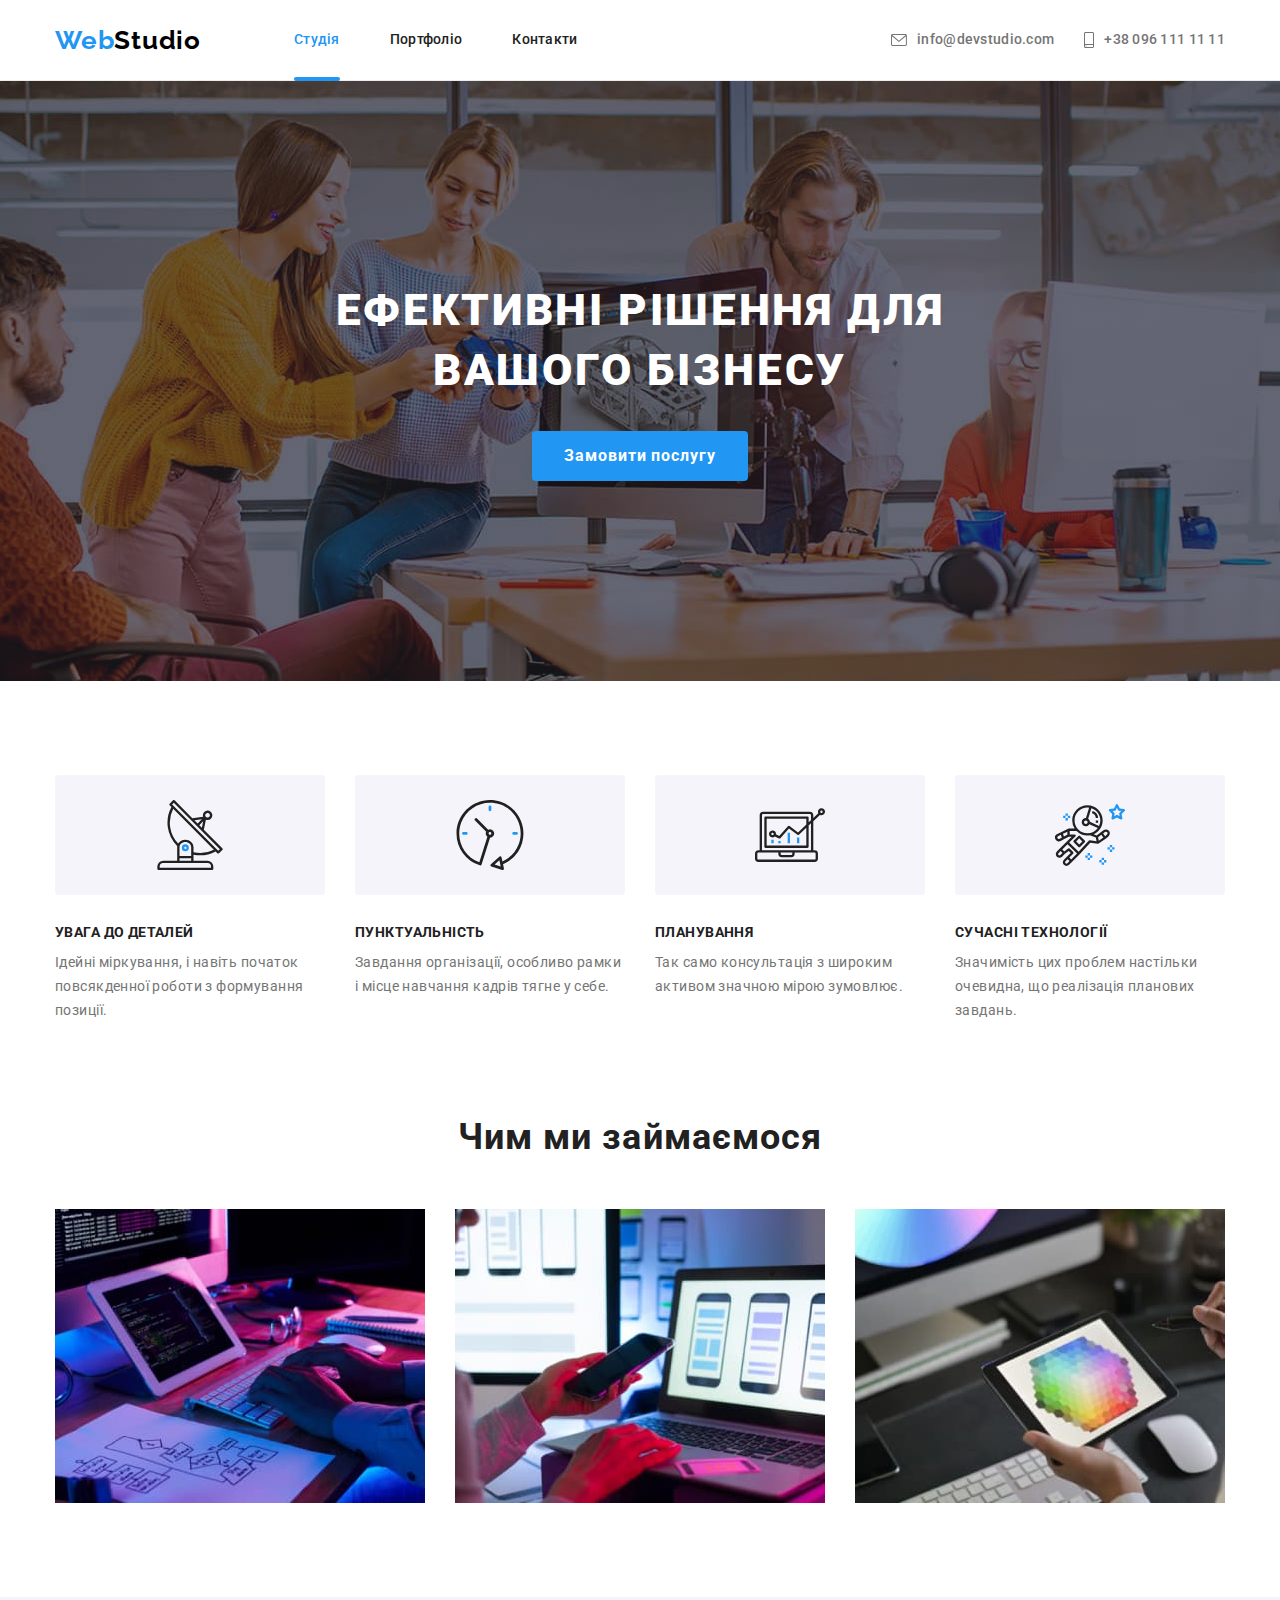
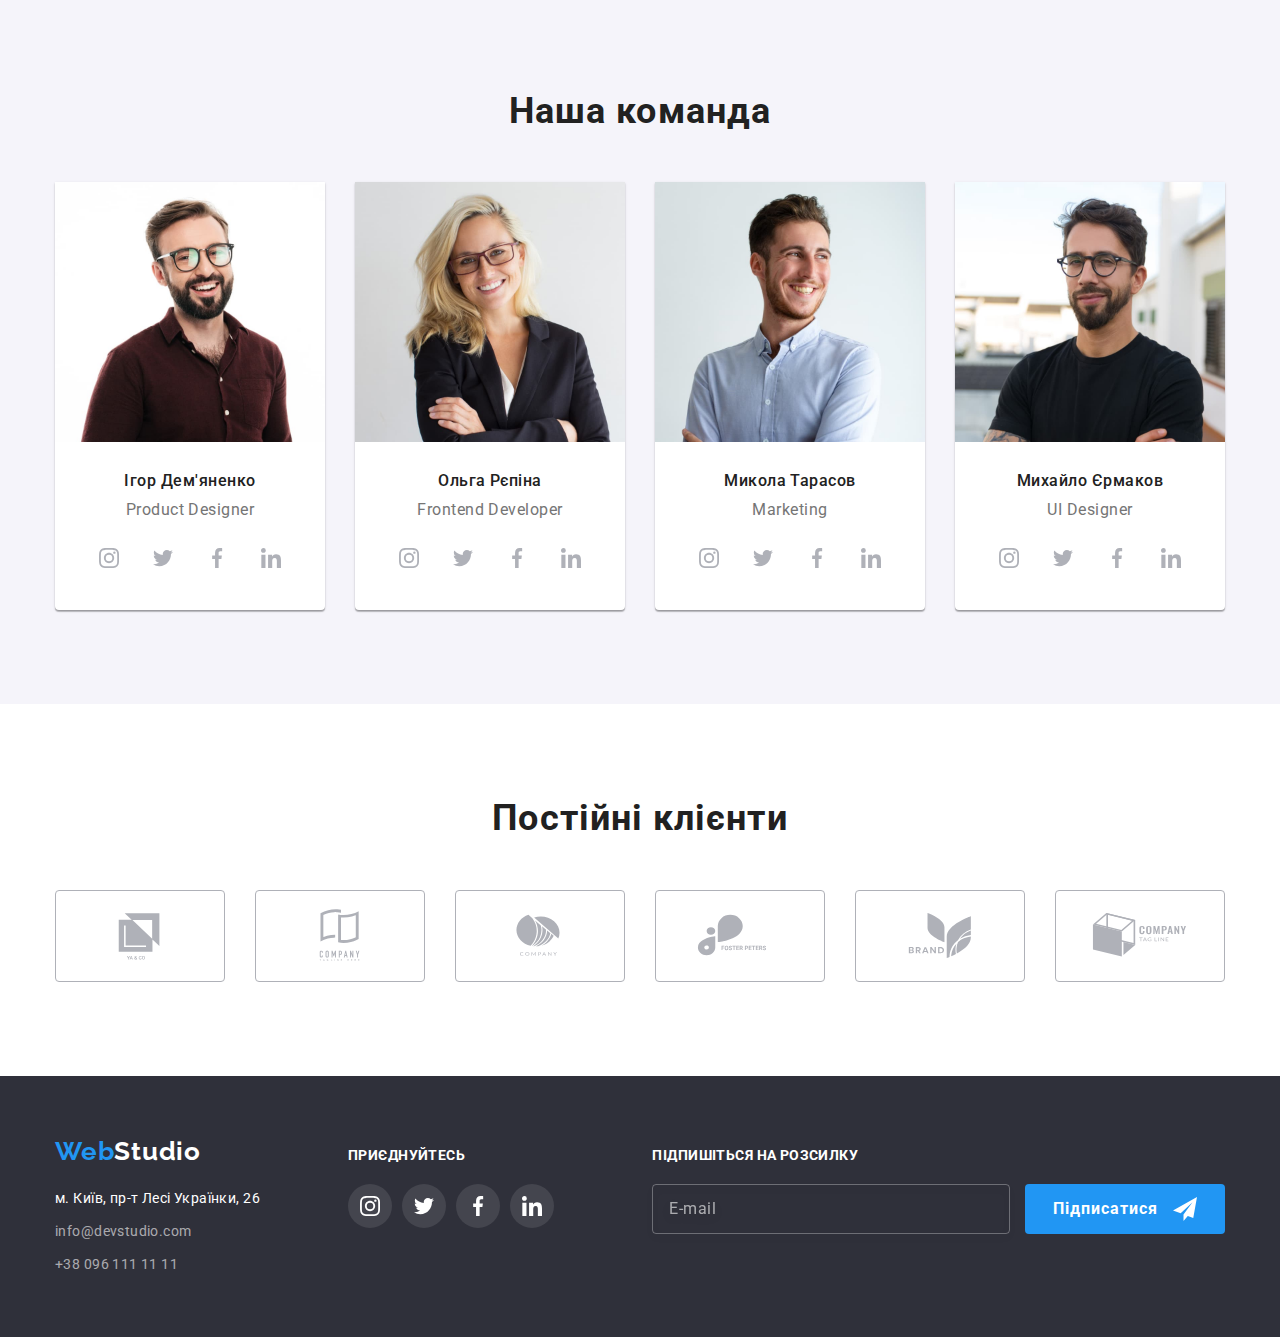
==== commit 404966f8: "finish__hw-7" ====
--- a/index.html
+++ b/index.html
@@ -5,14 +5,19 @@
     <meta http-equiv="X-UA-Compatible" content="IE=edge" />
     <meta name="viewport" content="width=device-width, initial-scale=1.0" />
     <title>WebStudio</title>
+    <link rel="preconnect" href="https://fonts.googleapis.com" />
+    <link rel="preconnect" href="https://fonts.gstatic.com" crossorigin />
+    <link
+      href="https://fonts.googleapis.com/css2?family=Raleway:wght@700&family=Roboto:wght@400;500;700;900&display=swap"
+      rel="stylesheet"
+    />
     <link rel="stylesheet" href="./css/main.min.css" />
   </head>
 
   <body>
     <header class="page-header">
       <div class="container page-header__container">
-        <a class="logo" href="./index.html">
-          <span class="logo logo--color">Web</span>Studio</a>
+        <a class="logo" href="./index.html"> <span class="logo logo--color">Web</span>Studio</a>
         <nav class="nav">
           <ul class="nav__list">
             <li class="nav__item">
@@ -455,7 +460,8 @@
       <div class="container page-footer__container">
         <div>
           <a class="logo page-footer__logo" href="./index.html">
-            <span class="logo logo--color">Web</span>Studio</a>
+            <span class="logo logo--color">Web</span>Studio</a
+          >
           <address class="block-address">
             <ul class="block-address__list">
               <li class="block-address__item">
@@ -469,7 +475,9 @@
                 </a>
               </li>
               <li class="block-address__item">
-                <a class="block-address__link-mail" href="mailto:info@devstudio.com">info@devstudio.com</a>
+                <a class="block-address__link-mail" href="mailto:info@devstudio.com"
+                  >info@devstudio.com</a
+                >
               </li>
               <li class="block-address__item">
                 <a class="block-address__link-tel" href="tel:+380961111111">+38 096 111 11 11</a>
@@ -555,7 +563,7 @@
         </button>
         <h2 class="modal__titel">Залиште свої дані, ми вам передзвонимо</h2>
         <form class="form-modal">
-          <label class="form-modal__label" for="user-name" >Ім'я</label>
+          <label class="form-modal__label" for="user-name">Ім'я</label>
           <div class="form-modal__input-box">
             <input class="form-modal__input" type="text" name="name" id="user-name" />
             <svg class="form-modal__icon" width="18" height="18">
@@ -585,7 +593,7 @@
             name="coment"
             id="user-coment"
             placeholder="Введіть текст"
-            ></textarea>
+          ></textarea>
 
           <label class="form-modal__checkbox">
             <input class="form-modal__checkbox-input" type="checkbox" name="checkbox" />
--- a/css/main.min.css
+++ b/css/main.min.css
@@ -1 +1 @@
-/*! modern-normalize v1.1.0 | MIT License | https://github.com/sindresorhus/modern-normalize */*,::before,::after{-webkit-box-sizing:border-box;box-sizing:border-box}html{line-height:1.15;-webkit-text-size-adjust:100%;-moz-tab-size:4;-o-tab-size:4;tab-size:4}body{margin:0;font-family:system-ui,-apple-system,"Segoe UI",Roboto,Helvetica,Arial,sans-serif,"Apple Color Emoji","Segoe UI Emoji"}hr{height:0;color:inherit}abbr[title]{-webkit-text-decoration:underline dotted;text-decoration:underline dotted}b,strong{font-weight:bolder}code,kbd,samp,pre{font-family:ui-monospace,SFMono-Regular,Consolas,"Liberation Mono",Menlo,monospace;font-size:1em}small{font-size:80%}sub,sup{font-size:75%;line-height:0;position:relative;vertical-align:baseline}sub{bottom:-0.25em}sup{top:-0.5em}table{text-indent:0;border-color:inherit}button,input,optgroup,select,textarea{font-family:inherit;font-size:100%;line-height:1.15;margin:0}button,select{text-transform:none}button,[type=button],[type=reset],[type=submit]{-webkit-appearance:button}::-moz-focus-inner{border-style:none;padding:0}:-moz-focusring{outline:1px dotted ButtonText}:-moz-ui-invalid{box-shadow:none}legend{padding:0}progress{vertical-align:baseline}::-webkit-inner-spin-button,::-webkit-outer-spin-button{height:auto}[type=search]{-webkit-appearance:textfield;outline-offset:-2px}::-webkit-search-decoration{-webkit-appearance:none}::-webkit-file-upload-button{-webkit-appearance:button;font:inherit}summary{display:list-item}a{text-decoration:none}a:active,a:focus{outline:none}button:active,button:focus{outline:none}input:focus{outline:none}img{display:block}ul{list-style:none;margin-top:0;margin-bottom:0;padding-left:0}p{margin-top:0;margin-bottom:0}h1,h2,h3,h4,h5,h6{margin-top:0;margin-bottom:0}@font-face{font-family:"Roboto";font-style:normal;font-weight:400;src:url();src:url("../../fonts/roboto/roboto-v30-latin_cyrillic-500.eot"),url("../../fonts/roboto/roboto-v30-latin_cyrillic-regular.eot?#iefix") format("embedded-opentype"),url("../../fonts/roboto/roboto-v30-latin_cyrillic-regular.woff2") format("woff2"),url("../../fonts//roboto/roboto-v30-latin_cyrillic-regular.woff") format("woff"),url("../../fonts/roboto/roboto-v30-latin_cyrillic-regular.ttf") format("truetype"),url("../../fonts/../roboto/roboto-v30-latin_cyrillic-regular.svg#Roboto") format("svg")}@font-face{font-family:"Roboto";font-style:normal;font-weight:500;src:url("../../fontsroboto//roboto-v30-latin_cyrillic-500.eot");src:local(""),url("../../fontsroboto//roboto-v30-latin_cyrillic-500.eot?#iefix") format("embedded-opentype"),url("../../fonts/roboto/roboto-v30-latin_cyrillic-500.woff2") format("woff2"),url("../../fonts/roboto/roboto-v30-latin_cyrillic-500.woff") format("woff"),url("../../fonts/roboto/roboto-v30-latin_cyrillic-500.ttf") format("truetype"),url("../../fonts/roboto/roboto-v30-latin_cyrillic-500.svg#Roboto") format("svg")}@font-face{font-family:"Roboto";font-style:normal;font-weight:700;src:url("../../fonts/roboto/roboto-v30-latin_cyrillic-700.eot");src:local(""),url("../../fonts/roboto/roboto-v30-latin_cyrillic-700.eot?#iefix") format("embedded-opentype"),url("../../fonts/roboto/roboto-v30-latin_cyrillic-700.woff2") format("woff2"),url("../../fonts/roboto/roboto-v30-latin_cyrillic-700.woff") format("woff"),url("../../fonts/roboto/roboto-v30-latin_cyrillic-700.ttf") format("truetype"),url("../../fonts/roboto/roboto-v30-latin_cyrillic-700.svg#Roboto") format("svg")}@font-face{font-family:"Roboto";font-style:normal;font-weight:900;src:url("../../fonts/roboto/roboto-v30-latin_cyrillic-900.eot");src:local(""),url("../../fonts/roboto/roboto-v30-latin_cyrillic-900.eot?#iefix") format("embedded-opentype"),url("../../fonts/roboto/roboto-v30-latin_cyrillic-900.woff2") format("woff2"),url("../../fonts/roboto/roboto-v30-latin_cyrillic-900.woff") format("woff"),url("../../fonts/roboto/roboto-v30-latin_cyrillic-900.ttf") format("truetype"),url("../../fonts/roboto/roboto-v30-latin_cyrillic-900.svg#Roboto") format("svg")}@font-face{font-family:"Raleway";font-style:normal;font-weight:700;src:url("../../fonts/raleway/raleway-v28-latin-700.eot");src:local(""),url("../../fonts/raleway/raleway-v28-latin-700.eot?#iefix") format("embedded-opentype"),url("../../fonts/raleway/raleway-v28-latin-700.woff2") format("woff2"),url("../../fonts/raleway/raleway-v28-latin-700.woff") format("woff"),url("../../fonts/raleway/raleway-v28-latin-700.ttf") format("truetype"),url("../../fonts/raleway/raleway-v28-latin-700.svg#Raleway") format("svg")}:root{--primary-titel-color: #212121;--primary-text-color: #757575;--logo-color: #000000;--primary-color: #ffffff;--secondary-background-color: #f5f4fa;--primary-background-color: #2f303a;--accent-color: #2196f3;--button-active-color: #188ce8;--header-border-color: #ececec;--card-border-color: #eeeeee;--icon-color: #afb1b8;--footer-contact-color: rgba(255, 255, 255, 0.6);--footer-icon-color: rgba(255, 255, 255, 0.1);--background-speciality-img: rgba(47, 48, 58, 0.8);--background-card-portfolio: rgba(33, 150, 243, 0.9);--background-backdrop: rgba(0, 0, 0, 0.2);--input-border-color: rgba(33, 33, 33, 0.2);--color-placeholder: rgba(117, 117, 117, 0.5)}body{font-family:"Roboto",sans-serif;font-size:14px;color:var(--primary-text-color);background-color:var(--primary-color)}.container{width:100%;max-width:1200px;margin-left:auto;margin-right:auto;padding-left:15px;padding-right:15px}.titel{margin-bottom:50px;font-weight:700;font-size:36px;line-height:1.16;text-align:center;letter-spacing:.03em;color:var(--primary-titel-color)}.logo{display:inline-block;font-family:"Raleway",sans-serif;font-weight:700;font-size:26px;line-height:1.19;letter-spacing:.03em;color:var(--logo-color)}.logo--color{color:var(--accent-color)}.page-footer__logo{margin-bottom:20px;color:var(--primary-color)}.button{padding:10px 32px;font-weight:700;font-size:16px;line-height:1.87;letter-spacing:.06em;text-align:center;cursor:pointer;color:var(--primary-color);background-color:var(--accent-color);border:none;border-radius:4px;-webkit-transition:background-color 250ms cubic-bezier(0.4, 0, 0.2, 1),-webkit-box-shadow 250ms cubic-bezier(0.4, 0, 0.2, 1);transition:background-color 250ms cubic-bezier(0.4, 0, 0.2, 1),-webkit-box-shadow 250ms cubic-bezier(0.4, 0, 0.2, 1);transition:box-shadow 250ms cubic-bezier(0.4, 0, 0.2, 1),background-color 250ms cubic-bezier(0.4, 0, 0.2, 1);transition:box-shadow 250ms cubic-bezier(0.4, 0, 0.2, 1),background-color 250ms cubic-bezier(0.4, 0, 0.2, 1),-webkit-box-shadow 250ms cubic-bezier(0.4, 0, 0.2, 1)}.button:hover,.button:focus{background-color:var(--button-active-color);-webkit-box-shadow:0px 4px 4px rgba(0,0,0,.15);box-shadow:0px 4px 4px rgba(0,0,0,.15)}.section-hero__button{display:block;margin-left:auto;margin-right:auto}.page-footer__button{padding:10px 28px}.button--icon{vertical-align:middle;margin-left:10px;fill:var(--primary-color)}.form-modal__button{display:-webkit-box;display:-ms-flexbox;display:flex;-webkit-box-align:center;-ms-flex-align:center;align-items:center;margin-left:auto;margin-right:auto;padding:10px 52px}.visually-hidden{position:absolute;white-space:nowrap;width:1px;height:1px;overflow:hidden;border:0;padding:0;clip:rect(0 0 0 0);-webkit-clip-path:inset(50%);clip-path:inset(50%);margin:-1px}.page-header{border-bottom:1px solid var(--header-border-color)}.page-header__container{display:-webkit-box;display:-ms-flexbox;display:flex;-webkit-box-align:center;-ms-flex-align:center;align-items:center}.nav{margin-left:93px}.nav__list{display:-webkit-box;display:-ms-flexbox;display:flex;gap:50px}.nav__link{display:block;padding-top:32px;padding-bottom:32px;position:relative;font-weight:500;line-height:1.14;letter-spacing:.02em;color:var(--primary-titel-color);-webkit-transition:color 250ms cubic-bezier(0.4, 0, 0.2, 1);transition:color 250ms cubic-bezier(0.4, 0, 0.2, 1)}.nav__link:hover,.nav__link:focus{color:var(--accent-color)}.nav__link--active{color:var(--accent-color)}.nav__link--active::after{content:"";position:absolute;left:0;bottom:-1px;width:100%;height:4px;border-radius:2px;background-color:var(--accent-color)}.contact{display:-webkit-box;display:-ms-flexbox;display:flex;margin-left:auto;gap:30px}.contact__link{display:-webkit-box;display:-ms-flexbox;display:flex;-webkit-box-align:center;-ms-flex-align:center;align-items:center;gap:10px;padding-top:32px;padding-bottom:32px;font-weight:500;line-height:1.14;letter-spacing:.02em;color:var(--primary-text-color);fill:var(--primary-text-color);-webkit-transition:color 250ms cubic-bezier(0.4, 0, 0.2, 1),fill 250ms cubic-bezier(0.4, 0, 0.2, 1);transition:color 250ms cubic-bezier(0.4, 0, 0.2, 1),fill 250ms cubic-bezier(0.4, 0, 0.2, 1)}.contact__link:hover,.contact__link:focus{color:var(--accent-color);fill:var(--accent-color)}.section-hero{padding-top:200px;padding-bottom:200px;max-width:1600px;height:600px;margin-left:auto;margin-right:auto;background-color:var(--primary-background-color);background-image:-webkit-gradient(linear, left top, right top, from(rgba(47, 48, 58, 0.4)), to(rgba(47, 48, 58, 0.4))),url(../images/hero/hero.jpg);background-image:linear-gradient(to right, rgba(47, 48, 58, 0.4), rgba(47, 48, 58, 0.4)),url(../images/hero/hero.jpg);background-repeat:no-repeat;background-position:center;background-size:cover}.section-hero__titel{display:block;max-width:696px;margin-left:auto;margin-right:auto;margin-bottom:30px;font-weight:900;font-size:44px;line-height:1.36;text-align:center;letter-spacing:.06em;text-transform:uppercase;color:var(--primary-color)}.section-advantage{padding-top:94px;padding-bottom:94px}.section-advantage__list{display:-webkit-box;display:-ms-flexbox;display:flex;-webkit-box-pack:justify;-ms-flex-pack:justify;justify-content:space-between}.section-advantage__item{width:calc((100% - 90px)/4)}.section-advantage__icon{display:-webkit-box;display:-ms-flexbox;display:flex;-webkit-box-pack:center;-ms-flex-pack:center;justify-content:center;-webkit-box-align:center;-ms-flex-align:center;align-items:center;height:120px;margin-bottom:30px;border-radius:4px;background-color:var(--secondary-background-color)}.section-advantage__subtitel{margin-bottom:10px;font-weight:700;font-size:14px;line-height:1.14;letter-spacing:.03em;text-transform:uppercase;color:var(--primary-titel-color)}.section-advantage__text{line-height:1.71;letter-spacing:.03em}.section-speciality{padding-top:0;padding-bottom:94px}.section-speciality__list{display:-webkit-box;display:-ms-flexbox;display:flex;gap:30px}.section-speciality__item{position:relative;overflow:hidden}.section-speciality__image{display:block;max-width:100%;height:auto}.section-speciality__overlay{position:absolute;left:0;bottom:0;width:100%;height:70px;display:-webkit-box;display:-ms-flexbox;display:flex;-webkit-box-pack:center;-ms-flex-pack:center;justify-content:center;-webkit-box-align:center;-ms-flex-align:center;align-items:center;font-weight:700;line-height:1.14;letter-spacing:.03em;text-transform:uppercase;color:var(--primary-color);background:var(--background-speciality-img);-webkit-transform:translateY(100%);transform:translateY(100%);-webkit-transition:-webkit-transform 250ms cubic-bezier(0.4, 0, 0.2, 1);transition:-webkit-transform 250ms cubic-bezier(0.4, 0, 0.2, 1);transition:transform 250ms cubic-bezier(0.4, 0, 0.2, 1);transition:transform 250ms cubic-bezier(0.4, 0, 0.2, 1), -webkit-transform 250ms cubic-bezier(0.4, 0, 0.2, 1)}.section-speciality__item:hover .section-speciality__overlay{-webkit-transform:translateY(0);transform:translateY(0)}.section-team{padding-top:94px;padding-bottom:94px;background-color:var(--secondary-background-color)}.card-team{display:-webkit-box;display:-ms-flexbox;display:flex;gap:30px}.card-team__item{background-color:var(--primary-color);-webkit-box-shadow:0px 1px 3px rgba(0,0,0,.12),0px 1px 1px rgba(0,0,0,.14),0px 2px 1px rgba(0,0,0,.2);box-shadow:0px 1px 3px rgba(0,0,0,.12),0px 1px 1px rgba(0,0,0,.14),0px 2px 1px rgba(0,0,0,.2);border-radius:0px 0px 4px 4px}.card-team__image{display:block;max-width:100%;height:auto}.card-team__desc{padding-top:30px;padding-bottom:30px}.card-team__name{margin-bottom:10px;font-weight:500;font-size:16px;line-height:1.18;letter-spacing:.03em;text-align:center;color:var(--primary-titel-color)}.card-team__position{margin-bottom:16px;font-size:16px;line-height:1.18;letter-spacing:.03em;text-align:center}.block-social{display:-webkit-box;display:-ms-flexbox;display:flex;-webkit-box-pack:center;-ms-flex-pack:center;justify-content:center;gap:10px}.block-social__item{width:44px;height:44px}.block-social__link{display:-webkit-box;display:-ms-flexbox;display:flex;-webkit-box-pack:center;-ms-flex-pack:center;justify-content:center;-webkit-box-align:center;-ms-flex-align:center;align-items:center;width:100%;height:100%;border-radius:50%;fill:var(--icon-color);-webkit-transition:fill 250ms cubic-bezier(0.4, 0, 0.2, 1),background-color 250ms cubic-bezier(0.4, 0, 0.2, 1);transition:fill 250ms cubic-bezier(0.4, 0, 0.2, 1),background-color 250ms cubic-bezier(0.4, 0, 0.2, 1)}.block-social__link:hover,.block-social__link:focus{fill:var(--primary-color);background-color:var(--accent-color)}.block-social__link--white-fill{fill:var(--primary-color);background:var(--footer-icon-color);-webkit-transition:background-color 250ms cubic-bezier(0.4, 0, 0.2, 1);transition:background-color 250ms cubic-bezier(0.4, 0, 0.2, 1)}.block-social__link--white-fill:hover,.block-social__link--white-fill:focus{background-color:var(--accent-color)}.section-clientage{padding-top:94px;padding-bottom:94px}.block-client{display:-webkit-box;display:-ms-flexbox;display:flex;gap:30px}.block-client__item{width:calc((100% - 150px)/6);height:92px;border-radius:4px}.block-client__link{display:-webkit-box;display:-ms-flexbox;display:flex;-webkit-box-pack:center;-ms-flex-pack:center;justify-content:center;-webkit-box-align:center;-ms-flex-align:center;align-items:center;width:100%;height:100%;fill:var(--icon-color);border:1px solid var(--icon-color);border-radius:4px;-webkit-transition:fill 250ms cubic-bezier(0.4, 0, 0.2, 1),border 250ms cubic-bezier(0.4, 0, 0.2, 1);transition:fill 250ms cubic-bezier(0.4, 0, 0.2, 1),border 250ms cubic-bezier(0.4, 0, 0.2, 1)}.block-client__link:hover,.block-client__link:focus{fill:var(--accent-color);border:1px solid var(--accent-color)}.filter{display:-webkit-box;display:-ms-flexbox;display:flex;-webkit-box-pack:center;-ms-flex-pack:center;justify-content:center;margin-bottom:50px;gap:8px}.filter__button{padding:6px 22px;font-family:inherit;font-weight:500;font-size:16px;line-height:1.62;text-align:center;letter-spacing:.03em;cursor:pointer;background-color:var(--secondary-background-color);border:rgba(0,0,0,0);border-radius:4px;-webkit-transition:background-color 250ms cubic-bezier(0.4, 0, 0.2, 1),color 250ms cubic-bezier(0.4, 0, 0.2, 1),-webkit-box-shadow 250ms cubic-bezier(0.4, 0, 0.2, 1);transition:background-color 250ms cubic-bezier(0.4, 0, 0.2, 1),color 250ms cubic-bezier(0.4, 0, 0.2, 1),-webkit-box-shadow 250ms cubic-bezier(0.4, 0, 0.2, 1);transition:background-color 250ms cubic-bezier(0.4, 0, 0.2, 1),color 250ms cubic-bezier(0.4, 0, 0.2, 1),box-shadow 250ms cubic-bezier(0.4, 0, 0.2, 1);transition:background-color 250ms cubic-bezier(0.4, 0, 0.2, 1),color 250ms cubic-bezier(0.4, 0, 0.2, 1),box-shadow 250ms cubic-bezier(0.4, 0, 0.2, 1),-webkit-box-shadow 250ms cubic-bezier(0.4, 0, 0.2, 1)}.filter__button:hover,.filter__button:focus{color:var(--primary-color);background-color:var(--accent-color);-webkit-box-shadow:0px 3px 1px rgba(0,0,0,.1),0px 1px 2px rgba(0,0,0,.08),0px 2px 2px rgba(0,0,0,.12);box-shadow:0px 3px 1px rgba(0,0,0,.1),0px 1px 2px rgba(0,0,0,.08),0px 2px 2px rgba(0,0,0,.12)}.section-portfolio{padding-top:94px;padding-bottom:94px}.portfolio-card{display:-webkit-box;display:-ms-flexbox;display:flex;-ms-flex-wrap:wrap;flex-wrap:wrap;gap:30px}.portfolio-card__item{width:calc((100% - 60px)/3)}.portfolio-card__link{display:block;width:100%;height:100%;-webkit-transition:-webkit-box-shadow 250ms cubic-bezier(0.4, 0, 0.2, 1);transition:-webkit-box-shadow 250ms cubic-bezier(0.4, 0, 0.2, 1);transition:box-shadow 250ms cubic-bezier(0.4, 0, 0.2, 1);transition:box-shadow 250ms cubic-bezier(0.4, 0, 0.2, 1), -webkit-box-shadow 250ms cubic-bezier(0.4, 0, 0.2, 1)}.portfolio-card__link:hover,.portfolio-card__link:focus{-webkit-box-shadow:0px 1px 1px rgba(0,0,0,.12),0px 4px 4px rgba(0,0,0,.06),1px 4px 6px rgba(0,0,0,.16);box-shadow:0px 1px 1px rgba(0,0,0,.12),0px 4px 4px rgba(0,0,0,.06),1px 4px 6px rgba(0,0,0,.16)}.portfolio-card__overlay{position:relative;overflow:hidden}.portfolio-card__image{display:block;max-width:100%;height:auto}.portfolio-card__text-overlay{position:absolute;top:0;left:0;width:100%;height:100%;padding:63px 24px;font-size:18px;line-height:1.55;letter-spacing:.03em;color:var(--primary-color);background-color:var(--background-card-portfolio);-webkit-transform:translateY(101%);transform:translateY(101%);-webkit-transition:-webkit-transform 250ms cubic-bezier(0.4, 0, 0.2, 1);transition:-webkit-transform 250ms cubic-bezier(0.4, 0, 0.2, 1);transition:transform 250ms cubic-bezier(0.4, 0, 0.2, 1);transition:transform 250ms cubic-bezier(0.4, 0, 0.2, 1), -webkit-transform 250ms cubic-bezier(0.4, 0, 0.2, 1)}.portfolio-card__link:hover .portfolio-card__text-overlay,.portfolio-card__link:hover .portfolio-card__text-overlay,.portfolio-card__link:focus .portfolio-card__text-overlay,.portfolio-card__link:focus .portfolio-card__text-overlay{-webkit-transform:translateY(0);transform:translateY(0)}.portfolio-card__desc{padding:20px 24px;border-bottom:1px solid var(--card-border-color);border-right:1px solid var(--card-border-color);border-left:1px solid var(--card-border-color)}.portfolio-card__titel{margin-bottom:4px;font-weight:700;font-size:18px;line-height:2;letter-spacing:.06em;color:var(--primary-titel-color)}.portfolio-card__text{font-size:16px;line-height:1.87;letter-spacing:.03em;color:var(--primary-text-color)}.page-footer{padding-top:60px;padding-bottom:60px;background-color:var(--primary-background-color)}.page-footer__container{display:-webkit-box;display:-ms-flexbox;display:flex;-webkit-box-align:baseline;-ms-flex-align:baseline;align-items:baseline}.block-address__item:not(:last-child){margin-bottom:9px}.block-address__link-map{font-style:normal;line-height:1.71;letter-spacing:.03em;color:var(--primary-color);-webkit-transition:color 250ms cubic-bezier(0.4, 0, 0.2, 1);transition:color 250ms cubic-bezier(0.4, 0, 0.2, 1)}.block-address__link-map:hover,.block-address__link-map:focus{color:var(--accent-color)}.block-address__link-mail{font-style:normal;line-height:1.71;letter-spacing:.03em;color:var(--footer-contact-color);-webkit-transition:color 250ms cubic-bezier(0.4, 0, 0.2, 1);transition:color 250ms cubic-bezier(0.4, 0, 0.2, 1)}.block-address__link-mail:hover,.block-address__link-mail:focus{color:var(--accent-color)}.block-address__link-tel{font-style:normal;line-height:1.71;letter-spacing:.03em;color:var(--footer-contact-color);-webkit-transition:color 250ms cubic-bezier(0.4, 0, 0.2, 1);transition:color 250ms cubic-bezier(0.4, 0, 0.2, 1)}.block-address__link-tel:hover,.block-address__link-tel:focus{color:var(--accent-color)}.page-footer__social-box{margin-left:88px}.page-footer__titel{margin-bottom:20px;font-weight:700;font-size:14px;line-height:1.14;letter-spacing:.03em;text-transform:uppercase;color:var(--primary-color)}.page-footer__form{margin-left:auto}.page-footer__label{display:block;margin-bottom:20px;font-weight:700;font-size:14px;line-height:1.14;letter-spacing:.03em;text-transform:uppercase;color:var(--primary-color)}.page-footer__input{width:358px;height:50px;margin-right:12px;padding:15px 16px;letter-spacing:.03em;color:var(--footer-contact-color);border:1px solid rgba(255,255,255,.3);-webkit-filter:drop-shadow(0px 4px 4px rgba(0, 0, 0, 0.15));filter:drop-shadow(0px 4px 4px rgba(0, 0, 0, 0.15));border-radius:4px;background-color:rgba(0,0,0,0);-webkit-transition:border-color 250ms cubic-bezier(0.4, 0, 0.2, 1);transition:border-color 250ms cubic-bezier(0.4, 0, 0.2, 1)}.page-footer__input::-webkit-input-placeholder{font-size:16px;line-height:1.25;letter-spacing:.03em;color:rgba(255,255,255,.6)}.page-footer__input::-moz-placeholder{font-size:16px;line-height:1.25;letter-spacing:.03em;color:rgba(255,255,255,.6)}.page-footer__input:-ms-input-placeholder{font-size:16px;line-height:1.25;letter-spacing:.03em;color:rgba(255,255,255,.6)}.page-footer__input::-ms-input-placeholder{font-size:16px;line-height:1.25;letter-spacing:.03em;color:rgba(255,255,255,.6)}.page-footer__input::placeholder{font-size:16px;line-height:1.25;letter-spacing:.03em;color:rgba(255,255,255,.6)}.page-footer__input:focus{border-color:var(--accent-color)}.backdrop{position:fixed;top:0;left:0;width:100%;height:100%;opacity:1;background-color:var(--background-backdrop);opacity:1;-webkit-transition:opacity 250ms cubic-bezier(0.4, 0, 0.2, 1),visibility 250ms cubic-bezier(0.4, 0, 0.2, 1);transition:opacity 250ms cubic-bezier(0.4, 0, 0.2, 1),visibility 250ms cubic-bezier(0.4, 0, 0.2, 1)}.backdrop.is-hidden{visibility:hidden;opacity:0;pointer-events:none}.backdrop.is-hidden .modal{-webkit-transform:translate(-50%, -50%) scale(0.8);transform:translate(-50%, -50%) scale(0.8)}.modal{position:absolute;top:50%;left:50%;width:528px;height:581px;padding:40px;-webkit-transform:translate(-50%, -50%) scale(1);transform:translate(-50%, -50%) scale(1);-webkit-transition:-webkit-transform 250ms cubic-bezier(0.4, 0, 0.2, 1);transition:-webkit-transform 250ms cubic-bezier(0.4, 0, 0.2, 1);transition:transform 250ms cubic-bezier(0.4, 0, 0.2, 1);transition:transform 250ms cubic-bezier(0.4, 0, 0.2, 1), -webkit-transform 250ms cubic-bezier(0.4, 0, 0.2, 1);border-radius:4px;-webkit-box-shadow:0px 1px 3px rgba(0,0,0,.12),0px 1px 1px rgba(0,0,0,.14),0px 2px 1px rgba(0,0,0,.2);box-shadow:0px 1px 3px rgba(0,0,0,.12),0px 1px 1px rgba(0,0,0,.14),0px 2px 1px rgba(0,0,0,.2);background-color:var(--primary-color)}.modal__button-close{position:absolute;top:8px;right:8px;display:-webkit-box;display:-ms-flexbox;display:flex;-webkit-box-pack:center;-ms-flex-pack:center;justify-content:center;-webkit-box-align:center;-ms-flex-align:center;align-items:center;width:30px;height:30px;cursor:pointer;fill:var(--logo-color);background-color:var(--primary-color);border:1px solid rgba(0,0,0,.1);border-radius:50%;-webkit-transition:fill 250ms cubic-bezier(0.4, 0, 0.2, 1);transition:fill 250ms cubic-bezier(0.4, 0, 0.2, 1)}.modal__button-close:hover,.modal__button-close:focus{fill:var(--accent-color)}.modal__titel{margin-bottom:12px;font-weight:700;font-size:20px;line-height:1.15;text-align:center;letter-spacing:.03em;color:var(--primary-titel-color)}.form-modal__label{display:inline-block;margin-bottom:4px;font-size:12px;line-height:1.16;letter-spacing:.01em;color:var(--primary-text-color)}.form-modal__input-box{position:relative;margin-bottom:10px}.form-modal__input{width:100%;height:40px;padding:12px 12px 12px 42px;border:1px solid var(--input-border-color);border-radius:4px;-webkit-transition:border-color 250ms cubic-bezier(0.4, 0, 0.2, 1);transition:border-color 250ms cubic-bezier(0.4, 0, 0.2, 1)}.form-modal__input:focus{border-color:var(--accent-color)}.form-modal__icon{position:absolute;top:50%;left:12px;-webkit-transform:translateY(-50%);transform:translateY(-50%);fill:var(--primary-titel-color);-webkit-transition:fill 250ms cubic-bezier(0.4, 0, 0.2, 1);transition:fill 250ms cubic-bezier(0.4, 0, 0.2, 1)}.form-modal__input:focus+.form-modal__icon{fill:var(--accent-color)}.form-modal__textarea{width:100%;height:120px;margin-bottom:20px;padding:12px 16px;resize:none;border:1px solid var(--input-border-color);border-radius:4px;outline:none;-webkit-transition:border-color 250ms cubic-bezier(0.4, 0, 0.2, 1);transition:border-color 250ms cubic-bezier(0.4, 0, 0.2, 1)}.form-modal__textarea:focus{border-color:var(--accent-color)}.form-modal__textarea::-webkit-input-placeholder{font-size:12px;line-height:1.16;letter-spacing:.01em;color:var(--color-placeholder)}.form-modal__textarea::-moz-placeholder{font-size:12px;line-height:1.16;letter-spacing:.01em;color:var(--color-placeholder)}.form-modal__textarea:-ms-input-placeholder{font-size:12px;line-height:1.16;letter-spacing:.01em;color:var(--color-placeholder)}.form-modal__textarea::-ms-input-placeholder{font-size:12px;line-height:1.16;letter-spacing:.01em;color:var(--color-placeholder)}.form-modal__textarea::placeholder{font-size:12px;line-height:1.16;letter-spacing:.01em;color:var(--color-placeholder)}.form-modal__checkbox{display:-webkit-box;display:-ms-flexbox;display:flex;-webkit-box-align:center;-ms-flex-align:center;align-items:center;gap:8.38px;margin-bottom:30px}.form-modal__checkbox-input{position:absolute;width:1px;height:1px;margin:-1px;padding:0;border:0;clip:rect(0 0 0 0);overflow:hidden}.form-modal__checkbox-icon{width:16px;height:15px;cursor:pointer;border:2px solid var(--primary-titel-color);border-radius:4px}.form-modal__checkbox-input:focus+.form-modal__checkbox-icon{border-color:var(--accent-color)}.form-modal__checkbox-input:checked+.form-modal__checkbox-icon{background-color:var(--accent-color);background-image:url(../images/icon\ check.svg);background-position:center;background-repeat:no-repeat;background-origin:border-box;border-color:var(--accent-color)}.form-modal__checkbox-text{font-size:14px;line-height:1.71;letter-spacing:.03em;color:var(--primary-text-color)}.form-modal__link{text-decoration:underline;color:var(--accent-color)}.form-modal__link:hover,.form-modal__link:focus{color:var(--button-active-color)}/*# sourceMappingURL=main.min.css.map */+/*! modern-normalize v1.1.0 | MIT License | https://github.com/sindresorhus/modern-normalize */*,::before,::after{-webkit-box-sizing:border-box;box-sizing:border-box}html{line-height:1.15;-webkit-text-size-adjust:100%;-moz-tab-size:4;-o-tab-size:4;tab-size:4}body{margin:0;font-family:system-ui,-apple-system,"Segoe UI",Roboto,Helvetica,Arial,sans-serif,"Apple Color Emoji","Segoe UI Emoji"}hr{height:0;color:inherit}abbr[title]{-webkit-text-decoration:underline dotted;text-decoration:underline dotted}b,strong{font-weight:bolder}code,kbd,samp,pre{font-family:ui-monospace,SFMono-Regular,Consolas,"Liberation Mono",Menlo,monospace;font-size:1em}small{font-size:80%}sub,sup{font-size:75%;line-height:0;position:relative;vertical-align:baseline}sub{bottom:-0.25em}sup{top:-0.5em}table{text-indent:0;border-color:inherit}button,input,optgroup,select,textarea{font-family:inherit;font-size:100%;line-height:1.15;margin:0}button,select{text-transform:none}button,[type=button],[type=reset],[type=submit]{-webkit-appearance:button}::-moz-focus-inner{border-style:none;padding:0}:-moz-focusring{outline:1px dotted ButtonText}:-moz-ui-invalid{box-shadow:none}legend{padding:0}progress{vertical-align:baseline}::-webkit-inner-spin-button,::-webkit-outer-spin-button{height:auto}[type=search]{-webkit-appearance:textfield;outline-offset:-2px}::-webkit-search-decoration{-webkit-appearance:none}::-webkit-file-upload-button{-webkit-appearance:button;font:inherit}summary{display:list-item}a{text-decoration:none}a:active,a:focus{outline:none}button:active,button:focus{outline:none}input:focus{outline:none}img{display:block}ul{list-style:none;margin-top:0;margin-bottom:0;padding-left:0}p{margin-top:0;margin-bottom:0}h1,h2,h3,h4,h5,h6{margin-top:0;margin-bottom:0}:root{--primary-titel-color: #212121;--primary-text-color: #757575;--logo-color: #000000;--primary-color: #ffffff;--secondary-background-color: #f5f4fa;--primary-background-color: #2f303a;--accent-color: #2196f3;--button-active-color: #188ce8;--header-border-color: #ececec;--card-border-color: #eeeeee;--icon-color: #afb1b8;--footer-contact-color: rgba(255, 255, 255, 0.6);--footer-icon-color: rgba(255, 255, 255, 0.1);--background-speciality-img: rgba(47, 48, 58, 0.8);--background-card-portfolio: rgba(33, 150, 243, 0.9);--background-backdrop: rgba(0, 0, 0, 0.2);--input-border-color: rgba(33, 33, 33, 0.2);--color-placeholder: rgba(117, 117, 117, 0.5)}body{font-family:"Roboto",sans-serif;font-size:14px;color:var(--primary-text-color);background-color:var(--primary-color)}.container{width:100%;max-width:1200px;margin-left:auto;margin-right:auto;padding-left:15px;padding-right:15px}.titel{margin-bottom:50px;font-weight:700;font-size:36px;line-height:1.16;text-align:center;letter-spacing:.03em;color:var(--primary-titel-color)}.logo{display:inline-block;font-family:"Raleway",sans-serif;font-weight:700;font-size:26px;line-height:1.19;letter-spacing:.03em;color:var(--logo-color)}.logo--color{color:var(--accent-color)}.page-footer__logo{margin-bottom:20px;color:var(--primary-color)}.button{padding:10px 32px;font-weight:700;font-size:16px;line-height:1.87;letter-spacing:.06em;text-align:center;cursor:pointer;color:var(--primary-color);background-color:var(--accent-color);border:none;border-radius:4px;-webkit-transition:background-color 250ms cubic-bezier(0.4, 0, 0.2, 1),-webkit-box-shadow 250ms cubic-bezier(0.4, 0, 0.2, 1);transition:background-color 250ms cubic-bezier(0.4, 0, 0.2, 1),-webkit-box-shadow 250ms cubic-bezier(0.4, 0, 0.2, 1);transition:box-shadow 250ms cubic-bezier(0.4, 0, 0.2, 1),background-color 250ms cubic-bezier(0.4, 0, 0.2, 1);transition:box-shadow 250ms cubic-bezier(0.4, 0, 0.2, 1),background-color 250ms cubic-bezier(0.4, 0, 0.2, 1),-webkit-box-shadow 250ms cubic-bezier(0.4, 0, 0.2, 1)}.button:hover,.button:focus{background-color:var(--button-active-color);-webkit-box-shadow:0px 4px 4px rgba(0,0,0,.15);box-shadow:0px 4px 4px rgba(0,0,0,.15)}.section-hero__button{display:block;margin-left:auto;margin-right:auto}.page-footer__button{padding:10px 28px}.button--icon{vertical-align:middle;margin-left:10px;fill:var(--primary-color)}.form-modal__button{display:-webkit-box;display:-ms-flexbox;display:flex;-webkit-box-align:center;-ms-flex-align:center;align-items:center;margin-left:auto;margin-right:auto;padding:10px 52px}.visually-hidden{position:absolute;white-space:nowrap;width:1px;height:1px;overflow:hidden;border:0;padding:0;clip:rect(0 0 0 0);-webkit-clip-path:inset(50%);clip-path:inset(50%);margin:-1px}.page-header{border-bottom:1px solid var(--header-border-color)}.page-header__container{display:-webkit-box;display:-ms-flexbox;display:flex;-webkit-box-align:center;-ms-flex-align:center;align-items:center}.nav{margin-left:93px}.nav__list{display:-webkit-box;display:-ms-flexbox;display:flex;gap:50px}.nav__link{display:block;padding-top:32px;padding-bottom:32px;position:relative;font-weight:500;line-height:1.14;letter-spacing:.02em;color:var(--primary-titel-color);-webkit-transition:color 250ms cubic-bezier(0.4, 0, 0.2, 1);transition:color 250ms cubic-bezier(0.4, 0, 0.2, 1)}.nav__link:hover,.nav__link:focus{color:var(--accent-color)}.nav__link--active{color:var(--accent-color)}.nav__link--active::after{content:"";position:absolute;left:0;bottom:-1px;width:100%;height:4px;border-radius:2px;background-color:var(--accent-color)}.contact{display:-webkit-box;display:-ms-flexbox;display:flex;margin-left:auto;gap:30px}.contact__link{display:-webkit-box;display:-ms-flexbox;display:flex;-webkit-box-align:center;-ms-flex-align:center;align-items:center;gap:10px;padding-top:32px;padding-bottom:32px;font-weight:500;line-height:1.14;letter-spacing:.02em;color:var(--primary-text-color);fill:var(--primary-text-color);-webkit-transition:color 250ms cubic-bezier(0.4, 0, 0.2, 1),fill 250ms cubic-bezier(0.4, 0, 0.2, 1);transition:color 250ms cubic-bezier(0.4, 0, 0.2, 1),fill 250ms cubic-bezier(0.4, 0, 0.2, 1)}.contact__link:hover,.contact__link:focus{color:var(--accent-color);fill:var(--accent-color)}.section-hero{padding-top:200px;padding-bottom:200px;max-width:1600px;height:600px;margin-left:auto;margin-right:auto;background-color:var(--primary-background-color);background-image:-webkit-gradient(linear, left top, right top, from(rgba(47, 48, 58, 0.4)), to(rgba(47, 48, 58, 0.4))),url(../images/hero/hero.jpg);background-image:linear-gradient(to right, rgba(47, 48, 58, 0.4), rgba(47, 48, 58, 0.4)),url(../images/hero/hero.jpg);background-repeat:no-repeat;background-position:center;background-size:cover}.section-hero__titel{display:block;max-width:696px;margin-left:auto;margin-right:auto;margin-bottom:30px;font-weight:900;font-size:44px;line-height:1.36;text-align:center;letter-spacing:.06em;text-transform:uppercase;color:var(--primary-color)}.section-advantage{padding-top:94px;padding-bottom:94px}.section-advantage__list{display:-webkit-box;display:-ms-flexbox;display:flex;-webkit-box-pack:justify;-ms-flex-pack:justify;justify-content:space-between}.section-advantage__item{width:calc((100% - 90px)/4)}.section-advantage__icon{display:-webkit-box;display:-ms-flexbox;display:flex;-webkit-box-pack:center;-ms-flex-pack:center;justify-content:center;-webkit-box-align:center;-ms-flex-align:center;align-items:center;height:120px;margin-bottom:30px;border-radius:4px;background-color:var(--secondary-background-color)}.section-advantage__subtitel{margin-bottom:10px;font-weight:700;font-size:14px;line-height:1.14;letter-spacing:.03em;text-transform:uppercase;color:var(--primary-titel-color)}.section-advantage__text{line-height:1.71;letter-spacing:.03em}.section-speciality{padding-top:0;padding-bottom:94px}.section-speciality__list{display:-webkit-box;display:-ms-flexbox;display:flex;gap:30px}.section-speciality__item{position:relative;overflow:hidden}.section-speciality__image{display:block;max-width:100%;height:auto}.section-speciality__overlay{position:absolute;left:0;bottom:0;width:100%;height:70px;display:-webkit-box;display:-ms-flexbox;display:flex;-webkit-box-pack:center;-ms-flex-pack:center;justify-content:center;-webkit-box-align:center;-ms-flex-align:center;align-items:center;font-weight:700;line-height:1.14;letter-spacing:.03em;text-transform:uppercase;color:var(--primary-color);background:var(--background-speciality-img);-webkit-transform:translateY(100%);transform:translateY(100%);-webkit-transition:-webkit-transform 250ms cubic-bezier(0.4, 0, 0.2, 1);transition:-webkit-transform 250ms cubic-bezier(0.4, 0, 0.2, 1);transition:transform 250ms cubic-bezier(0.4, 0, 0.2, 1);transition:transform 250ms cubic-bezier(0.4, 0, 0.2, 1), -webkit-transform 250ms cubic-bezier(0.4, 0, 0.2, 1)}.section-speciality__item:hover .section-speciality__overlay{-webkit-transform:translateY(0);transform:translateY(0)}.section-team{padding-top:94px;padding-bottom:94px;background-color:var(--secondary-background-color)}.card-team{display:-webkit-box;display:-ms-flexbox;display:flex;gap:30px}.card-team__item{background-color:var(--primary-color);-webkit-box-shadow:0px 1px 3px rgba(0,0,0,.12),0px 1px 1px rgba(0,0,0,.14),0px 2px 1px rgba(0,0,0,.2);box-shadow:0px 1px 3px rgba(0,0,0,.12),0px 1px 1px rgba(0,0,0,.14),0px 2px 1px rgba(0,0,0,.2);border-radius:0px 0px 4px 4px}.card-team__image{display:block;max-width:100%;height:auto}.card-team__desc{padding-top:30px;padding-bottom:30px}.card-team__name{margin-bottom:10px;font-weight:500;font-size:16px;line-height:1.18;letter-spacing:.03em;text-align:center;color:var(--primary-titel-color)}.card-team__position{margin-bottom:16px;font-size:16px;line-height:1.18;letter-spacing:.03em;text-align:center}.block-social{display:-webkit-box;display:-ms-flexbox;display:flex;-webkit-box-pack:center;-ms-flex-pack:center;justify-content:center;gap:10px}.block-social__item{width:44px;height:44px}.block-social__link{display:-webkit-box;display:-ms-flexbox;display:flex;-webkit-box-pack:center;-ms-flex-pack:center;justify-content:center;-webkit-box-align:center;-ms-flex-align:center;align-items:center;width:100%;height:100%;border-radius:50%;fill:var(--icon-color);-webkit-transition:fill 250ms cubic-bezier(0.4, 0, 0.2, 1),background-color 250ms cubic-bezier(0.4, 0, 0.2, 1);transition:fill 250ms cubic-bezier(0.4, 0, 0.2, 1),background-color 250ms cubic-bezier(0.4, 0, 0.2, 1)}.block-social__link:hover,.block-social__link:focus{fill:var(--primary-color);background-color:var(--accent-color)}.block-social__link--white-fill{fill:var(--primary-color);background:var(--footer-icon-color);-webkit-transition:background-color 250ms cubic-bezier(0.4, 0, 0.2, 1);transition:background-color 250ms cubic-bezier(0.4, 0, 0.2, 1)}.block-social__link--white-fill:hover,.block-social__link--white-fill:focus{background-color:var(--accent-color)}.section-clientage{padding-top:94px;padding-bottom:94px}.block-client{display:-webkit-box;display:-ms-flexbox;display:flex;gap:30px}.block-client__item{width:calc((100% - 150px)/6);height:92px;border-radius:4px}.block-client__link{display:-webkit-box;display:-ms-flexbox;display:flex;-webkit-box-pack:center;-ms-flex-pack:center;justify-content:center;-webkit-box-align:center;-ms-flex-align:center;align-items:center;width:100%;height:100%;fill:var(--icon-color);border:1px solid var(--icon-color);border-radius:4px;-webkit-transition:fill 250ms cubic-bezier(0.4, 0, 0.2, 1),border 250ms cubic-bezier(0.4, 0, 0.2, 1);transition:fill 250ms cubic-bezier(0.4, 0, 0.2, 1),border 250ms cubic-bezier(0.4, 0, 0.2, 1)}.block-client__link:hover,.block-client__link:focus{fill:var(--accent-color);border:1px solid var(--accent-color)}.filter{display:-webkit-box;display:-ms-flexbox;display:flex;-webkit-box-pack:center;-ms-flex-pack:center;justify-content:center;margin-bottom:50px;gap:8px}.filter__button{padding:6px 22px;font-family:inherit;font-weight:500;font-size:16px;line-height:1.62;text-align:center;letter-spacing:.03em;cursor:pointer;background-color:var(--secondary-background-color);border:rgba(0,0,0,0);border-radius:4px;-webkit-transition:background-color 250ms cubic-bezier(0.4, 0, 0.2, 1),color 250ms cubic-bezier(0.4, 0, 0.2, 1),-webkit-box-shadow 250ms cubic-bezier(0.4, 0, 0.2, 1);transition:background-color 250ms cubic-bezier(0.4, 0, 0.2, 1),color 250ms cubic-bezier(0.4, 0, 0.2, 1),-webkit-box-shadow 250ms cubic-bezier(0.4, 0, 0.2, 1);transition:background-color 250ms cubic-bezier(0.4, 0, 0.2, 1),color 250ms cubic-bezier(0.4, 0, 0.2, 1),box-shadow 250ms cubic-bezier(0.4, 0, 0.2, 1);transition:background-color 250ms cubic-bezier(0.4, 0, 0.2, 1),color 250ms cubic-bezier(0.4, 0, 0.2, 1),box-shadow 250ms cubic-bezier(0.4, 0, 0.2, 1),-webkit-box-shadow 250ms cubic-bezier(0.4, 0, 0.2, 1)}.filter__button:hover,.filter__button:focus{color:var(--primary-color);background-color:var(--accent-color);-webkit-box-shadow:0px 3px 1px rgba(0,0,0,.1),0px 1px 2px rgba(0,0,0,.08),0px 2px 2px rgba(0,0,0,.12);box-shadow:0px 3px 1px rgba(0,0,0,.1),0px 1px 2px rgba(0,0,0,.08),0px 2px 2px rgba(0,0,0,.12)}.section-portfolio{padding-top:94px;padding-bottom:94px}.portfolio-card{display:-webkit-box;display:-ms-flexbox;display:flex;-ms-flex-wrap:wrap;flex-wrap:wrap;gap:30px}.portfolio-card__item{width:calc((100% - 60px)/3)}.portfolio-card__link{display:block;width:100%;height:100%;-webkit-transition:-webkit-box-shadow 250ms cubic-bezier(0.4, 0, 0.2, 1);transition:-webkit-box-shadow 250ms cubic-bezier(0.4, 0, 0.2, 1);transition:box-shadow 250ms cubic-bezier(0.4, 0, 0.2, 1);transition:box-shadow 250ms cubic-bezier(0.4, 0, 0.2, 1), -webkit-box-shadow 250ms cubic-bezier(0.4, 0, 0.2, 1)}.portfolio-card__link:hover,.portfolio-card__link:focus{-webkit-box-shadow:0px 1px 1px rgba(0,0,0,.12),0px 4px 4px rgba(0,0,0,.06),1px 4px 6px rgba(0,0,0,.16);box-shadow:0px 1px 1px rgba(0,0,0,.12),0px 4px 4px rgba(0,0,0,.06),1px 4px 6px rgba(0,0,0,.16)}.portfolio-card__overlay{position:relative;overflow:hidden}.portfolio-card__image{display:block;max-width:100%;height:auto}.portfolio-card__text-overlay{position:absolute;top:0;left:0;width:100%;height:100%;padding:63px 24px;font-size:18px;line-height:1.55;letter-spacing:.03em;color:var(--primary-color);background-color:var(--background-card-portfolio);-webkit-transform:translateY(101%);transform:translateY(101%);-webkit-transition:-webkit-transform 250ms cubic-bezier(0.4, 0, 0.2, 1);transition:-webkit-transform 250ms cubic-bezier(0.4, 0, 0.2, 1);transition:transform 250ms cubic-bezier(0.4, 0, 0.2, 1);transition:transform 250ms cubic-bezier(0.4, 0, 0.2, 1), -webkit-transform 250ms cubic-bezier(0.4, 0, 0.2, 1)}.portfolio-card__link:hover .portfolio-card__text-overlay,.portfolio-card__link:hover .portfolio-card__text-overlay,.portfolio-card__link:focus .portfolio-card__text-overlay,.portfolio-card__link:focus .portfolio-card__text-overlay{-webkit-transform:translateY(0);transform:translateY(0)}.portfolio-card__desc{padding:20px 24px;border-bottom:1px solid var(--card-border-color);border-right:1px solid var(--card-border-color);border-left:1px solid var(--card-border-color)}.portfolio-card__titel{margin-bottom:4px;font-weight:700;font-size:18px;line-height:2;letter-spacing:.06em;color:var(--primary-titel-color)}.portfolio-card__text{font-size:16px;line-height:1.87;letter-spacing:.03em;color:var(--primary-text-color)}.page-footer{padding-top:60px;padding-bottom:60px;background-color:var(--primary-background-color)}.page-footer__container{display:-webkit-box;display:-ms-flexbox;display:flex;-webkit-box-align:baseline;-ms-flex-align:baseline;align-items:baseline}.block-address__item:not(:last-child){margin-bottom:9px}.block-address__link-map{font-style:normal;line-height:1.71;letter-spacing:.03em;color:var(--primary-color);-webkit-transition:color 250ms cubic-bezier(0.4, 0, 0.2, 1);transition:color 250ms cubic-bezier(0.4, 0, 0.2, 1)}.block-address__link-map:hover,.block-address__link-map:focus{color:var(--accent-color)}.block-address__link-mail{font-style:normal;line-height:1.71;letter-spacing:.03em;color:var(--footer-contact-color);-webkit-transition:color 250ms cubic-bezier(0.4, 0, 0.2, 1);transition:color 250ms cubic-bezier(0.4, 0, 0.2, 1)}.block-address__link-mail:hover,.block-address__link-mail:focus{color:var(--accent-color)}.block-address__link-tel{font-style:normal;line-height:1.71;letter-spacing:.03em;color:var(--footer-contact-color);-webkit-transition:color 250ms cubic-bezier(0.4, 0, 0.2, 1);transition:color 250ms cubic-bezier(0.4, 0, 0.2, 1)}.block-address__link-tel:hover,.block-address__link-tel:focus{color:var(--accent-color)}.page-footer__social-box{margin-left:88px}.page-footer__titel{margin-bottom:20px;font-weight:700;font-size:14px;line-height:1.14;letter-spacing:.03em;text-transform:uppercase;color:var(--primary-color)}.page-footer__form{margin-left:auto}.page-footer__label{display:block;margin-bottom:20px;font-weight:700;font-size:14px;line-height:1.14;letter-spacing:.03em;text-transform:uppercase;color:var(--primary-color)}.page-footer__input{width:358px;height:50px;margin-right:12px;padding:15px 16px;letter-spacing:.03em;color:var(--footer-contact-color);border:1px solid rgba(255,255,255,.3);-webkit-filter:drop-shadow(0px 4px 4px rgba(0, 0, 0, 0.15));filter:drop-shadow(0px 4px 4px rgba(0, 0, 0, 0.15));border-radius:4px;background-color:rgba(0,0,0,0);-webkit-transition:border-color 250ms cubic-bezier(0.4, 0, 0.2, 1);transition:border-color 250ms cubic-bezier(0.4, 0, 0.2, 1)}.page-footer__input::-webkit-input-placeholder{font-size:16px;line-height:1.25;letter-spacing:.03em;color:rgba(255,255,255,.6)}.page-footer__input::-moz-placeholder{font-size:16px;line-height:1.25;letter-spacing:.03em;color:rgba(255,255,255,.6)}.page-footer__input:-ms-input-placeholder{font-size:16px;line-height:1.25;letter-spacing:.03em;color:rgba(255,255,255,.6)}.page-footer__input::-ms-input-placeholder{font-size:16px;line-height:1.25;letter-spacing:.03em;color:rgba(255,255,255,.6)}.page-footer__input::placeholder{font-size:16px;line-height:1.25;letter-spacing:.03em;color:rgba(255,255,255,.6)}.page-footer__input:focus{border-color:var(--accent-color)}.backdrop{position:fixed;top:0;left:0;width:100%;height:100%;opacity:1;background-color:var(--background-backdrop);opacity:1;-webkit-transition:opacity 250ms cubic-bezier(0.4, 0, 0.2, 1),visibility 250ms cubic-bezier(0.4, 0, 0.2, 1);transition:opacity 250ms cubic-bezier(0.4, 0, 0.2, 1),visibility 250ms cubic-bezier(0.4, 0, 0.2, 1)}.backdrop.is-hidden{visibility:hidden;opacity:0;pointer-events:none}.backdrop.is-hidden .modal{-webkit-transform:translate(-50%, -50%) scale(0.8);transform:translate(-50%, -50%) scale(0.8)}.modal{position:absolute;top:50%;left:50%;width:528px;height:581px;padding:40px;-webkit-transform:translate(-50%, -50%) scale(1);transform:translate(-50%, -50%) scale(1);-webkit-transition:-webkit-transform 250ms cubic-bezier(0.4, 0, 0.2, 1);transition:-webkit-transform 250ms cubic-bezier(0.4, 0, 0.2, 1);transition:transform 250ms cubic-bezier(0.4, 0, 0.2, 1);transition:transform 250ms cubic-bezier(0.4, 0, 0.2, 1), -webkit-transform 250ms cubic-bezier(0.4, 0, 0.2, 1);border-radius:4px;-webkit-box-shadow:0px 1px 3px rgba(0,0,0,.12),0px 1px 1px rgba(0,0,0,.14),0px 2px 1px rgba(0,0,0,.2);box-shadow:0px 1px 3px rgba(0,0,0,.12),0px 1px 1px rgba(0,0,0,.14),0px 2px 1px rgba(0,0,0,.2);background-color:var(--primary-color)}.modal__button-close{position:absolute;top:8px;right:8px;display:-webkit-box;display:-ms-flexbox;display:flex;-webkit-box-pack:center;-ms-flex-pack:center;justify-content:center;-webkit-box-align:center;-ms-flex-align:center;align-items:center;width:30px;height:30px;cursor:pointer;fill:var(--logo-color);background-color:var(--primary-color);border:1px solid rgba(0,0,0,.1);border-radius:50%;-webkit-transition:fill 250ms cubic-bezier(0.4, 0, 0.2, 1);transition:fill 250ms cubic-bezier(0.4, 0, 0.2, 1)}.modal__button-close:hover,.modal__button-close:focus{fill:var(--accent-color)}.modal__titel{margin-bottom:12px;font-weight:700;font-size:20px;line-height:1.15;text-align:center;letter-spacing:.03em;color:var(--primary-titel-color)}.form-modal__label{display:inline-block;margin-bottom:4px;font-size:12px;line-height:1.16;letter-spacing:.01em;color:var(--primary-text-color)}.form-modal__input-box{position:relative;margin-bottom:10px}.form-modal__input{width:100%;height:40px;padding:12px 12px 12px 42px;border:1px solid var(--input-border-color);border-radius:4px;-webkit-transition:border-color 250ms cubic-bezier(0.4, 0, 0.2, 1);transition:border-color 250ms cubic-bezier(0.4, 0, 0.2, 1)}.form-modal__input:focus{border-color:var(--accent-color)}.form-modal__icon{position:absolute;top:50%;left:12px;-webkit-transform:translateY(-50%);transform:translateY(-50%);fill:var(--primary-titel-color);-webkit-transition:fill 250ms cubic-bezier(0.4, 0, 0.2, 1);transition:fill 250ms cubic-bezier(0.4, 0, 0.2, 1)}.form-modal__input:focus+.form-modal__icon{fill:var(--accent-color)}.form-modal__textarea{width:100%;height:120px;margin-bottom:20px;padding:12px 16px;resize:none;border:1px solid var(--input-border-color);border-radius:4px;outline:none;-webkit-transition:border-color 250ms cubic-bezier(0.4, 0, 0.2, 1);transition:border-color 250ms cubic-bezier(0.4, 0, 0.2, 1)}.form-modal__textarea:focus{border-color:var(--accent-color)}.form-modal__textarea::-webkit-input-placeholder{font-size:12px;line-height:1.16;letter-spacing:.01em;color:var(--color-placeholder)}.form-modal__textarea::-moz-placeholder{font-size:12px;line-height:1.16;letter-spacing:.01em;color:var(--color-placeholder)}.form-modal__textarea:-ms-input-placeholder{font-size:12px;line-height:1.16;letter-spacing:.01em;color:var(--color-placeholder)}.form-modal__textarea::-ms-input-placeholder{font-size:12px;line-height:1.16;letter-spacing:.01em;color:var(--color-placeholder)}.form-modal__textarea::placeholder{font-size:12px;line-height:1.16;letter-spacing:.01em;color:var(--color-placeholder)}.form-modal__checkbox{display:-webkit-box;display:-ms-flexbox;display:flex;-webkit-box-align:center;-ms-flex-align:center;align-items:center;gap:8.38px;margin-bottom:30px}.form-modal__checkbox-input{position:absolute;width:1px;height:1px;margin:-1px;padding:0;border:0;clip:rect(0 0 0 0);overflow:hidden}.form-modal__checkbox-icon{width:16px;height:15px;cursor:pointer;border:2px solid var(--primary-titel-color);border-radius:4px}.form-modal__checkbox-input:focus+.form-modal__checkbox-icon{border-color:var(--accent-color)}.form-modal__checkbox-input:checked+.form-modal__checkbox-icon{background-color:var(--accent-color);background-image:url(../images/icon\ check.svg);background-position:center;background-repeat:no-repeat;background-origin:border-box;border-color:var(--accent-color)}.form-modal__checkbox-text{font-size:14px;line-height:1.71;letter-spacing:.03em;color:var(--primary-text-color)}.form-modal__link{text-decoration:underline;color:var(--accent-color)}.form-modal__link:hover,.form-modal__link:focus{color:var(--button-active-color)}/*# sourceMappingURL=main.min.css.map */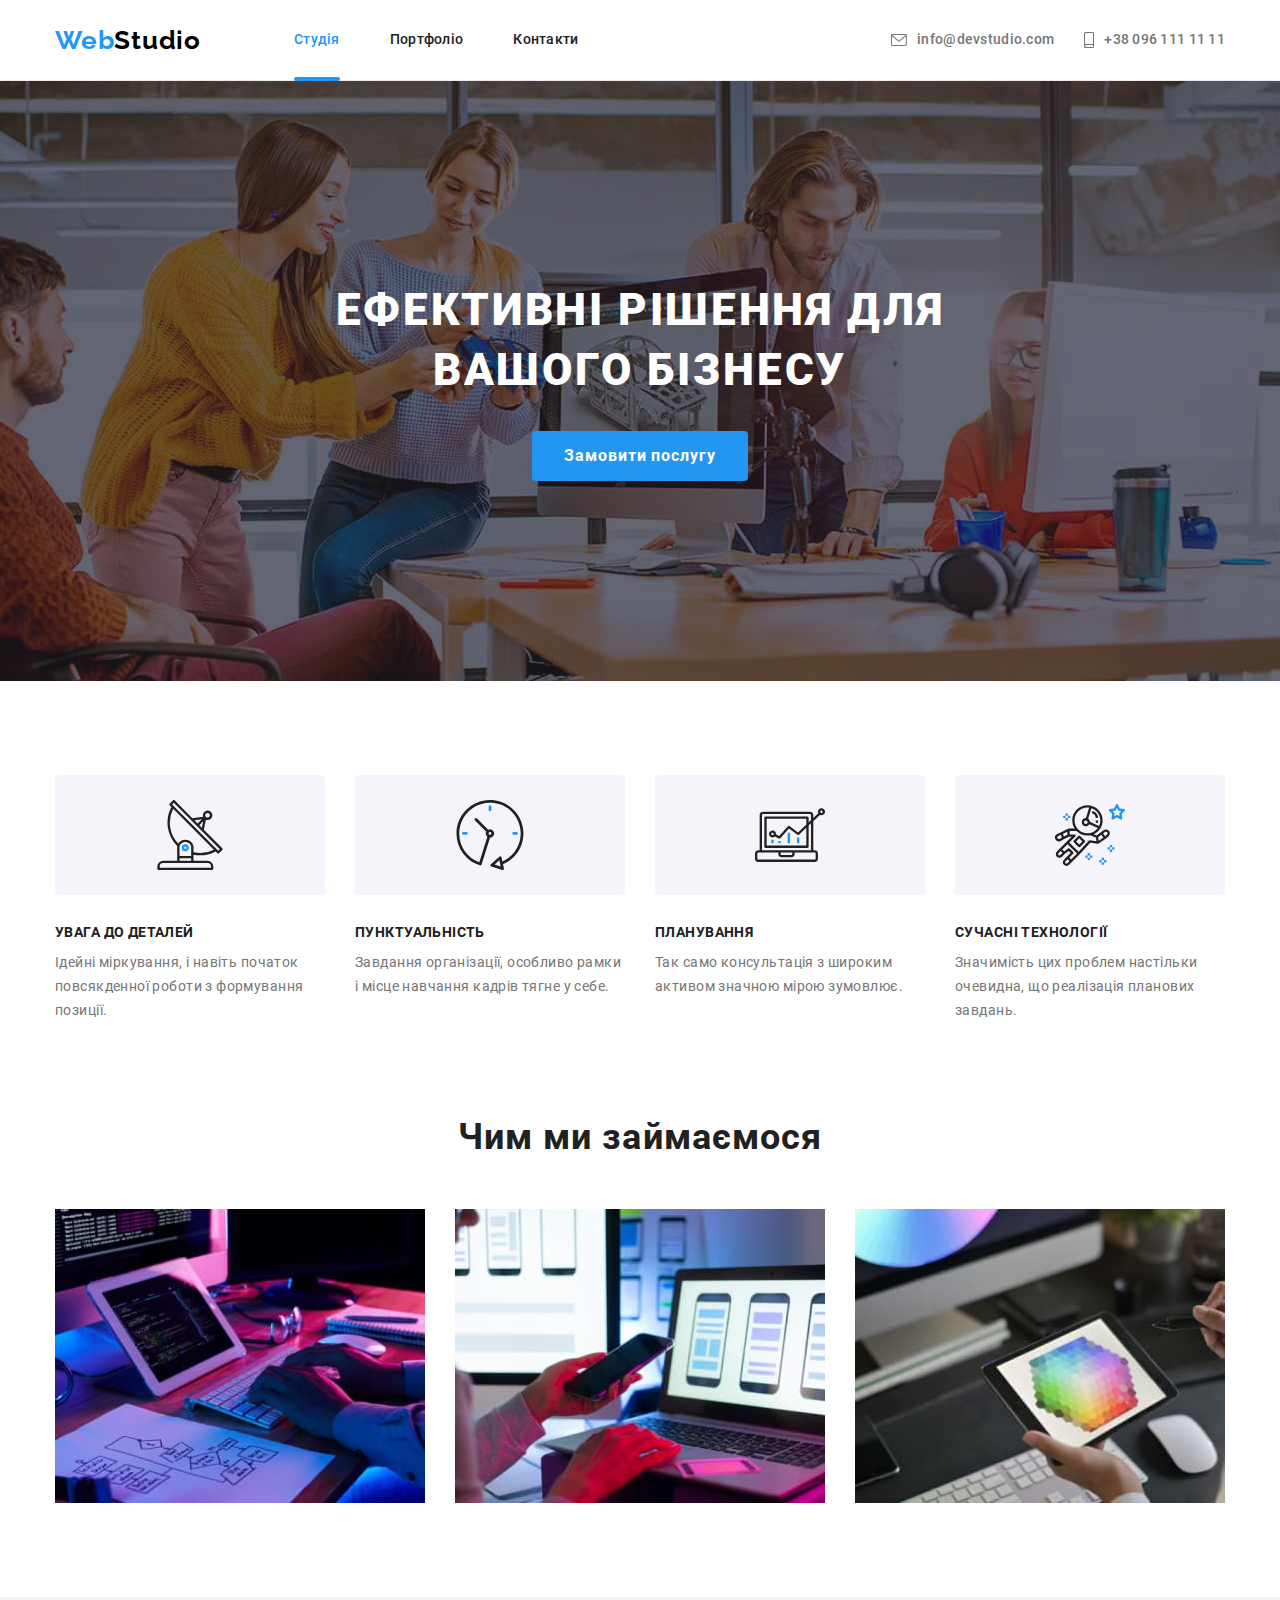
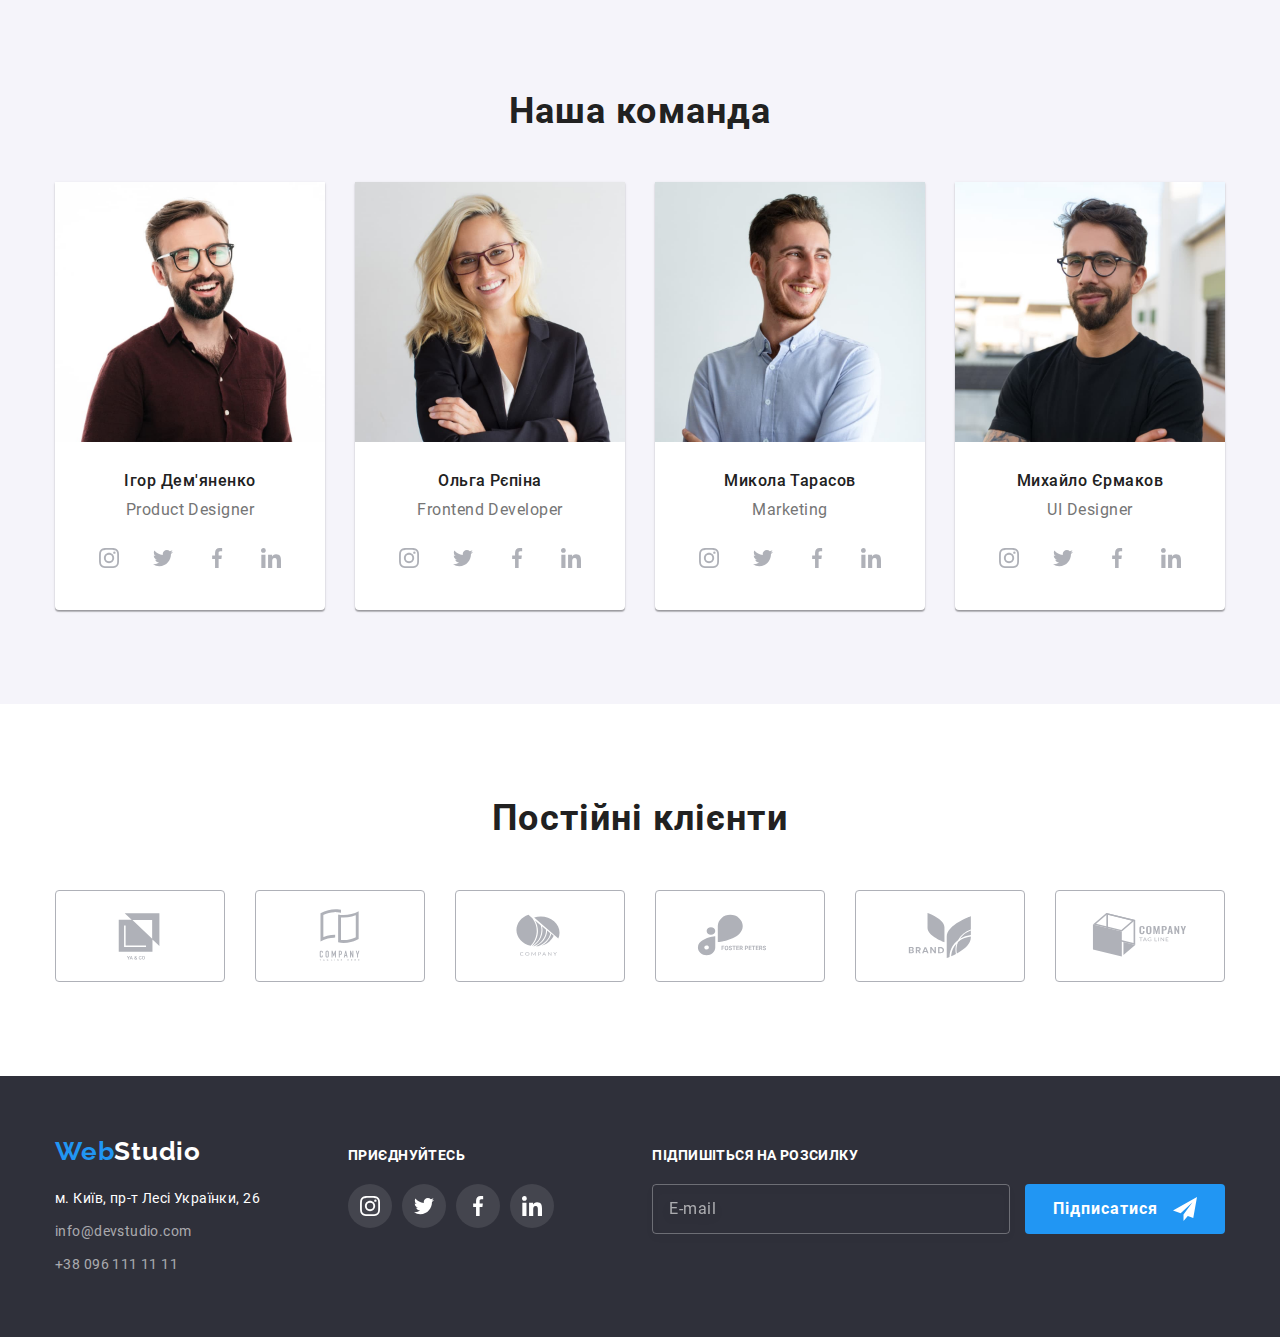
==== commit a4a9ddbf: "finish--hw7" ====
--- a/index.html
+++ b/index.html
@@ -5,12 +5,12 @@
     <meta http-equiv="X-UA-Compatible" content="IE=edge" />
     <meta name="viewport" content="width=device-width, initial-scale=1.0" />
     <title>WebStudio</title>
-    <link rel="preconnect" href="https://fonts.googleapis.com" />
+    <!-- <link rel="preconnect" href="https://fonts.googleapis.com" />
     <link rel="preconnect" href="https://fonts.gstatic.com" crossorigin />
     <link
       href="https://fonts.googleapis.com/css2?family=Raleway:wght@700&family=Roboto:wght@400;500;700;900&display=swap"
       rel="stylesheet"
-    />
+    /> -->
     <link rel="stylesheet" href="./css/main.min.css" />
   </head>
 
--- a/css/main.min.css
+++ b/css/main.min.css
@@ -1 +1 @@
-/*! modern-normalize v1.1.0 | MIT License | https://github.com/sindresorhus/modern-normalize */*,::before,::after{-webkit-box-sizing:border-box;box-sizing:border-box}html{line-height:1.15;-webkit-text-size-adjust:100%;-moz-tab-size:4;-o-tab-size:4;tab-size:4}body{margin:0;font-family:system-ui,-apple-system,"Segoe UI",Roboto,Helvetica,Arial,sans-serif,"Apple Color Emoji","Segoe UI Emoji"}hr{height:0;color:inherit}abbr[title]{-webkit-text-decoration:underline dotted;text-decoration:underline dotted}b,strong{font-weight:bolder}code,kbd,samp,pre{font-family:ui-monospace,SFMono-Regular,Consolas,"Liberation Mono",Menlo,monospace;font-size:1em}small{font-size:80%}sub,sup{font-size:75%;line-height:0;position:relative;vertical-align:baseline}sub{bottom:-0.25em}sup{top:-0.5em}table{text-indent:0;border-color:inherit}button,input,optgroup,select,textarea{font-family:inherit;font-size:100%;line-height:1.15;margin:0}button,select{text-transform:none}button,[type=button],[type=reset],[type=submit]{-webkit-appearance:button}::-moz-focus-inner{border-style:none;padding:0}:-moz-focusring{outline:1px dotted ButtonText}:-moz-ui-invalid{box-shadow:none}legend{padding:0}progress{vertical-align:baseline}::-webkit-inner-spin-button,::-webkit-outer-spin-button{height:auto}[type=search]{-webkit-appearance:textfield;outline-offset:-2px}::-webkit-search-decoration{-webkit-appearance:none}::-webkit-file-upload-button{-webkit-appearance:button;font:inherit}summary{display:list-item}a{text-decoration:none}a:active,a:focus{outline:none}button:active,button:focus{outline:none}input:focus{outline:none}img{display:block}ul{list-style:none;margin-top:0;margin-bottom:0;padding-left:0}p{margin-top:0;margin-bottom:0}h1,h2,h3,h4,h5,h6{margin-top:0;margin-bottom:0}:root{--primary-titel-color: #212121;--primary-text-color: #757575;--logo-color: #000000;--primary-color: #ffffff;--secondary-background-color: #f5f4fa;--primary-background-color: #2f303a;--accent-color: #2196f3;--button-active-color: #188ce8;--header-border-color: #ececec;--card-border-color: #eeeeee;--icon-color: #afb1b8;--footer-contact-color: rgba(255, 255, 255, 0.6);--footer-icon-color: rgba(255, 255, 255, 0.1);--background-speciality-img: rgba(47, 48, 58, 0.8);--background-card-portfolio: rgba(33, 150, 243, 0.9);--background-backdrop: rgba(0, 0, 0, 0.2);--input-border-color: rgba(33, 33, 33, 0.2);--color-placeholder: rgba(117, 117, 117, 0.5)}body{font-family:"Roboto",sans-serif;font-size:14px;color:var(--primary-text-color);background-color:var(--primary-color)}.container{width:100%;max-width:1200px;margin-left:auto;margin-right:auto;padding-left:15px;padding-right:15px}.titel{margin-bottom:50px;font-weight:700;font-size:36px;line-height:1.16;text-align:center;letter-spacing:.03em;color:var(--primary-titel-color)}.logo{display:inline-block;font-family:"Raleway",sans-serif;font-weight:700;font-size:26px;line-height:1.19;letter-spacing:.03em;color:var(--logo-color)}.logo--color{color:var(--accent-color)}.page-footer__logo{margin-bottom:20px;color:var(--primary-color)}.button{padding:10px 32px;font-weight:700;font-size:16px;line-height:1.87;letter-spacing:.06em;text-align:center;cursor:pointer;color:var(--primary-color);background-color:var(--accent-color);border:none;border-radius:4px;-webkit-transition:background-color 250ms cubic-bezier(0.4, 0, 0.2, 1),-webkit-box-shadow 250ms cubic-bezier(0.4, 0, 0.2, 1);transition:background-color 250ms cubic-bezier(0.4, 0, 0.2, 1),-webkit-box-shadow 250ms cubic-bezier(0.4, 0, 0.2, 1);transition:box-shadow 250ms cubic-bezier(0.4, 0, 0.2, 1),background-color 250ms cubic-bezier(0.4, 0, 0.2, 1);transition:box-shadow 250ms cubic-bezier(0.4, 0, 0.2, 1),background-color 250ms cubic-bezier(0.4, 0, 0.2, 1),-webkit-box-shadow 250ms cubic-bezier(0.4, 0, 0.2, 1)}.button:hover,.button:focus{background-color:var(--button-active-color);-webkit-box-shadow:0px 4px 4px rgba(0,0,0,.15);box-shadow:0px 4px 4px rgba(0,0,0,.15)}.section-hero__button{display:block;margin-left:auto;margin-right:auto}.page-footer__button{padding:10px 28px}.button--icon{vertical-align:middle;margin-left:10px;fill:var(--primary-color)}.form-modal__button{display:-webkit-box;display:-ms-flexbox;display:flex;-webkit-box-align:center;-ms-flex-align:center;align-items:center;margin-left:auto;margin-right:auto;padding:10px 52px}.visually-hidden{position:absolute;white-space:nowrap;width:1px;height:1px;overflow:hidden;border:0;padding:0;clip:rect(0 0 0 0);-webkit-clip-path:inset(50%);clip-path:inset(50%);margin:-1px}.page-header{border-bottom:1px solid var(--header-border-color)}.page-header__container{display:-webkit-box;display:-ms-flexbox;display:flex;-webkit-box-align:center;-ms-flex-align:center;align-items:center}.nav{margin-left:93px}.nav__list{display:-webkit-box;display:-ms-flexbox;display:flex;gap:50px}.nav__link{display:block;padding-top:32px;padding-bottom:32px;position:relative;font-weight:500;line-height:1.14;letter-spacing:.02em;color:var(--primary-titel-color);-webkit-transition:color 250ms cubic-bezier(0.4, 0, 0.2, 1);transition:color 250ms cubic-bezier(0.4, 0, 0.2, 1)}.nav__link:hover,.nav__link:focus{color:var(--accent-color)}.nav__link--active{color:var(--accent-color)}.nav__link--active::after{content:"";position:absolute;left:0;bottom:-1px;width:100%;height:4px;border-radius:2px;background-color:var(--accent-color)}.contact{display:-webkit-box;display:-ms-flexbox;display:flex;margin-left:auto;gap:30px}.contact__link{display:-webkit-box;display:-ms-flexbox;display:flex;-webkit-box-align:center;-ms-flex-align:center;align-items:center;gap:10px;padding-top:32px;padding-bottom:32px;font-weight:500;line-height:1.14;letter-spacing:.02em;color:var(--primary-text-color);fill:var(--primary-text-color);-webkit-transition:color 250ms cubic-bezier(0.4, 0, 0.2, 1),fill 250ms cubic-bezier(0.4, 0, 0.2, 1);transition:color 250ms cubic-bezier(0.4, 0, 0.2, 1),fill 250ms cubic-bezier(0.4, 0, 0.2, 1)}.contact__link:hover,.contact__link:focus{color:var(--accent-color);fill:var(--accent-color)}.section-hero{padding-top:200px;padding-bottom:200px;max-width:1600px;height:600px;margin-left:auto;margin-right:auto;background-color:var(--primary-background-color);background-image:-webkit-gradient(linear, left top, right top, from(rgba(47, 48, 58, 0.4)), to(rgba(47, 48, 58, 0.4))),url(../images/hero/hero.jpg);background-image:linear-gradient(to right, rgba(47, 48, 58, 0.4), rgba(47, 48, 58, 0.4)),url(../images/hero/hero.jpg);background-repeat:no-repeat;background-position:center;background-size:cover}.section-hero__titel{display:block;max-width:696px;margin-left:auto;margin-right:auto;margin-bottom:30px;font-weight:900;font-size:44px;line-height:1.36;text-align:center;letter-spacing:.06em;text-transform:uppercase;color:var(--primary-color)}.section-advantage{padding-top:94px;padding-bottom:94px}.section-advantage__list{display:-webkit-box;display:-ms-flexbox;display:flex;-webkit-box-pack:justify;-ms-flex-pack:justify;justify-content:space-between}.section-advantage__item{width:calc((100% - 90px)/4)}.section-advantage__icon{display:-webkit-box;display:-ms-flexbox;display:flex;-webkit-box-pack:center;-ms-flex-pack:center;justify-content:center;-webkit-box-align:center;-ms-flex-align:center;align-items:center;height:120px;margin-bottom:30px;border-radius:4px;background-color:var(--secondary-background-color)}.section-advantage__subtitel{margin-bottom:10px;font-weight:700;font-size:14px;line-height:1.14;letter-spacing:.03em;text-transform:uppercase;color:var(--primary-titel-color)}.section-advantage__text{line-height:1.71;letter-spacing:.03em}.section-speciality{padding-top:0;padding-bottom:94px}.section-speciality__list{display:-webkit-box;display:-ms-flexbox;display:flex;gap:30px}.section-speciality__item{position:relative;overflow:hidden}.section-speciality__image{display:block;max-width:100%;height:auto}.section-speciality__overlay{position:absolute;left:0;bottom:0;width:100%;height:70px;display:-webkit-box;display:-ms-flexbox;display:flex;-webkit-box-pack:center;-ms-flex-pack:center;justify-content:center;-webkit-box-align:center;-ms-flex-align:center;align-items:center;font-weight:700;line-height:1.14;letter-spacing:.03em;text-transform:uppercase;color:var(--primary-color);background:var(--background-speciality-img);-webkit-transform:translateY(100%);transform:translateY(100%);-webkit-transition:-webkit-transform 250ms cubic-bezier(0.4, 0, 0.2, 1);transition:-webkit-transform 250ms cubic-bezier(0.4, 0, 0.2, 1);transition:transform 250ms cubic-bezier(0.4, 0, 0.2, 1);transition:transform 250ms cubic-bezier(0.4, 0, 0.2, 1), -webkit-transform 250ms cubic-bezier(0.4, 0, 0.2, 1)}.section-speciality__item:hover .section-speciality__overlay{-webkit-transform:translateY(0);transform:translateY(0)}.section-team{padding-top:94px;padding-bottom:94px;background-color:var(--secondary-background-color)}.card-team{display:-webkit-box;display:-ms-flexbox;display:flex;gap:30px}.card-team__item{background-color:var(--primary-color);-webkit-box-shadow:0px 1px 3px rgba(0,0,0,.12),0px 1px 1px rgba(0,0,0,.14),0px 2px 1px rgba(0,0,0,.2);box-shadow:0px 1px 3px rgba(0,0,0,.12),0px 1px 1px rgba(0,0,0,.14),0px 2px 1px rgba(0,0,0,.2);border-radius:0px 0px 4px 4px}.card-team__image{display:block;max-width:100%;height:auto}.card-team__desc{padding-top:30px;padding-bottom:30px}.card-team__name{margin-bottom:10px;font-weight:500;font-size:16px;line-height:1.18;letter-spacing:.03em;text-align:center;color:var(--primary-titel-color)}.card-team__position{margin-bottom:16px;font-size:16px;line-height:1.18;letter-spacing:.03em;text-align:center}.block-social{display:-webkit-box;display:-ms-flexbox;display:flex;-webkit-box-pack:center;-ms-flex-pack:center;justify-content:center;gap:10px}.block-social__item{width:44px;height:44px}.block-social__link{display:-webkit-box;display:-ms-flexbox;display:flex;-webkit-box-pack:center;-ms-flex-pack:center;justify-content:center;-webkit-box-align:center;-ms-flex-align:center;align-items:center;width:100%;height:100%;border-radius:50%;fill:var(--icon-color);-webkit-transition:fill 250ms cubic-bezier(0.4, 0, 0.2, 1),background-color 250ms cubic-bezier(0.4, 0, 0.2, 1);transition:fill 250ms cubic-bezier(0.4, 0, 0.2, 1),background-color 250ms cubic-bezier(0.4, 0, 0.2, 1)}.block-social__link:hover,.block-social__link:focus{fill:var(--primary-color);background-color:var(--accent-color)}.block-social__link--white-fill{fill:var(--primary-color);background:var(--footer-icon-color);-webkit-transition:background-color 250ms cubic-bezier(0.4, 0, 0.2, 1);transition:background-color 250ms cubic-bezier(0.4, 0, 0.2, 1)}.block-social__link--white-fill:hover,.block-social__link--white-fill:focus{background-color:var(--accent-color)}.section-clientage{padding-top:94px;padding-bottom:94px}.block-client{display:-webkit-box;display:-ms-flexbox;display:flex;gap:30px}.block-client__item{width:calc((100% - 150px)/6);height:92px;border-radius:4px}.block-client__link{display:-webkit-box;display:-ms-flexbox;display:flex;-webkit-box-pack:center;-ms-flex-pack:center;justify-content:center;-webkit-box-align:center;-ms-flex-align:center;align-items:center;width:100%;height:100%;fill:var(--icon-color);border:1px solid var(--icon-color);border-radius:4px;-webkit-transition:fill 250ms cubic-bezier(0.4, 0, 0.2, 1),border 250ms cubic-bezier(0.4, 0, 0.2, 1);transition:fill 250ms cubic-bezier(0.4, 0, 0.2, 1),border 250ms cubic-bezier(0.4, 0, 0.2, 1)}.block-client__link:hover,.block-client__link:focus{fill:var(--accent-color);border:1px solid var(--accent-color)}.filter{display:-webkit-box;display:-ms-flexbox;display:flex;-webkit-box-pack:center;-ms-flex-pack:center;justify-content:center;margin-bottom:50px;gap:8px}.filter__button{padding:6px 22px;font-family:inherit;font-weight:500;font-size:16px;line-height:1.62;text-align:center;letter-spacing:.03em;cursor:pointer;background-color:var(--secondary-background-color);border:rgba(0,0,0,0);border-radius:4px;-webkit-transition:background-color 250ms cubic-bezier(0.4, 0, 0.2, 1),color 250ms cubic-bezier(0.4, 0, 0.2, 1),-webkit-box-shadow 250ms cubic-bezier(0.4, 0, 0.2, 1);transition:background-color 250ms cubic-bezier(0.4, 0, 0.2, 1),color 250ms cubic-bezier(0.4, 0, 0.2, 1),-webkit-box-shadow 250ms cubic-bezier(0.4, 0, 0.2, 1);transition:background-color 250ms cubic-bezier(0.4, 0, 0.2, 1),color 250ms cubic-bezier(0.4, 0, 0.2, 1),box-shadow 250ms cubic-bezier(0.4, 0, 0.2, 1);transition:background-color 250ms cubic-bezier(0.4, 0, 0.2, 1),color 250ms cubic-bezier(0.4, 0, 0.2, 1),box-shadow 250ms cubic-bezier(0.4, 0, 0.2, 1),-webkit-box-shadow 250ms cubic-bezier(0.4, 0, 0.2, 1)}.filter__button:hover,.filter__button:focus{color:var(--primary-color);background-color:var(--accent-color);-webkit-box-shadow:0px 3px 1px rgba(0,0,0,.1),0px 1px 2px rgba(0,0,0,.08),0px 2px 2px rgba(0,0,0,.12);box-shadow:0px 3px 1px rgba(0,0,0,.1),0px 1px 2px rgba(0,0,0,.08),0px 2px 2px rgba(0,0,0,.12)}.section-portfolio{padding-top:94px;padding-bottom:94px}.portfolio-card{display:-webkit-box;display:-ms-flexbox;display:flex;-ms-flex-wrap:wrap;flex-wrap:wrap;gap:30px}.portfolio-card__item{width:calc((100% - 60px)/3)}.portfolio-card__link{display:block;width:100%;height:100%;-webkit-transition:-webkit-box-shadow 250ms cubic-bezier(0.4, 0, 0.2, 1);transition:-webkit-box-shadow 250ms cubic-bezier(0.4, 0, 0.2, 1);transition:box-shadow 250ms cubic-bezier(0.4, 0, 0.2, 1);transition:box-shadow 250ms cubic-bezier(0.4, 0, 0.2, 1), -webkit-box-shadow 250ms cubic-bezier(0.4, 0, 0.2, 1)}.portfolio-card__link:hover,.portfolio-card__link:focus{-webkit-box-shadow:0px 1px 1px rgba(0,0,0,.12),0px 4px 4px rgba(0,0,0,.06),1px 4px 6px rgba(0,0,0,.16);box-shadow:0px 1px 1px rgba(0,0,0,.12),0px 4px 4px rgba(0,0,0,.06),1px 4px 6px rgba(0,0,0,.16)}.portfolio-card__overlay{position:relative;overflow:hidden}.portfolio-card__image{display:block;max-width:100%;height:auto}.portfolio-card__text-overlay{position:absolute;top:0;left:0;width:100%;height:100%;padding:63px 24px;font-size:18px;line-height:1.55;letter-spacing:.03em;color:var(--primary-color);background-color:var(--background-card-portfolio);-webkit-transform:translateY(101%);transform:translateY(101%);-webkit-transition:-webkit-transform 250ms cubic-bezier(0.4, 0, 0.2, 1);transition:-webkit-transform 250ms cubic-bezier(0.4, 0, 0.2, 1);transition:transform 250ms cubic-bezier(0.4, 0, 0.2, 1);transition:transform 250ms cubic-bezier(0.4, 0, 0.2, 1), -webkit-transform 250ms cubic-bezier(0.4, 0, 0.2, 1)}.portfolio-card__link:hover .portfolio-card__text-overlay,.portfolio-card__link:hover .portfolio-card__text-overlay,.portfolio-card__link:focus .portfolio-card__text-overlay,.portfolio-card__link:focus .portfolio-card__text-overlay{-webkit-transform:translateY(0);transform:translateY(0)}.portfolio-card__desc{padding:20px 24px;border-bottom:1px solid var(--card-border-color);border-right:1px solid var(--card-border-color);border-left:1px solid var(--card-border-color)}.portfolio-card__titel{margin-bottom:4px;font-weight:700;font-size:18px;line-height:2;letter-spacing:.06em;color:var(--primary-titel-color)}.portfolio-card__text{font-size:16px;line-height:1.87;letter-spacing:.03em;color:var(--primary-text-color)}.page-footer{padding-top:60px;padding-bottom:60px;background-color:var(--primary-background-color)}.page-footer__container{display:-webkit-box;display:-ms-flexbox;display:flex;-webkit-box-align:baseline;-ms-flex-align:baseline;align-items:baseline}.block-address__item:not(:last-child){margin-bottom:9px}.block-address__link-map{font-style:normal;line-height:1.71;letter-spacing:.03em;color:var(--primary-color);-webkit-transition:color 250ms cubic-bezier(0.4, 0, 0.2, 1);transition:color 250ms cubic-bezier(0.4, 0, 0.2, 1)}.block-address__link-map:hover,.block-address__link-map:focus{color:var(--accent-color)}.block-address__link-mail{font-style:normal;line-height:1.71;letter-spacing:.03em;color:var(--footer-contact-color);-webkit-transition:color 250ms cubic-bezier(0.4, 0, 0.2, 1);transition:color 250ms cubic-bezier(0.4, 0, 0.2, 1)}.block-address__link-mail:hover,.block-address__link-mail:focus{color:var(--accent-color)}.block-address__link-tel{font-style:normal;line-height:1.71;letter-spacing:.03em;color:var(--footer-contact-color);-webkit-transition:color 250ms cubic-bezier(0.4, 0, 0.2, 1);transition:color 250ms cubic-bezier(0.4, 0, 0.2, 1)}.block-address__link-tel:hover,.block-address__link-tel:focus{color:var(--accent-color)}.page-footer__social-box{margin-left:88px}.page-footer__titel{margin-bottom:20px;font-weight:700;font-size:14px;line-height:1.14;letter-spacing:.03em;text-transform:uppercase;color:var(--primary-color)}.page-footer__form{margin-left:auto}.page-footer__label{display:block;margin-bottom:20px;font-weight:700;font-size:14px;line-height:1.14;letter-spacing:.03em;text-transform:uppercase;color:var(--primary-color)}.page-footer__input{width:358px;height:50px;margin-right:12px;padding:15px 16px;letter-spacing:.03em;color:var(--footer-contact-color);border:1px solid rgba(255,255,255,.3);-webkit-filter:drop-shadow(0px 4px 4px rgba(0, 0, 0, 0.15));filter:drop-shadow(0px 4px 4px rgba(0, 0, 0, 0.15));border-radius:4px;background-color:rgba(0,0,0,0);-webkit-transition:border-color 250ms cubic-bezier(0.4, 0, 0.2, 1);transition:border-color 250ms cubic-bezier(0.4, 0, 0.2, 1)}.page-footer__input::-webkit-input-placeholder{font-size:16px;line-height:1.25;letter-spacing:.03em;color:rgba(255,255,255,.6)}.page-footer__input::-moz-placeholder{font-size:16px;line-height:1.25;letter-spacing:.03em;color:rgba(255,255,255,.6)}.page-footer__input:-ms-input-placeholder{font-size:16px;line-height:1.25;letter-spacing:.03em;color:rgba(255,255,255,.6)}.page-footer__input::-ms-input-placeholder{font-size:16px;line-height:1.25;letter-spacing:.03em;color:rgba(255,255,255,.6)}.page-footer__input::placeholder{font-size:16px;line-height:1.25;letter-spacing:.03em;color:rgba(255,255,255,.6)}.page-footer__input:focus{border-color:var(--accent-color)}.backdrop{position:fixed;top:0;left:0;width:100%;height:100%;opacity:1;background-color:var(--background-backdrop);opacity:1;-webkit-transition:opacity 250ms cubic-bezier(0.4, 0, 0.2, 1),visibility 250ms cubic-bezier(0.4, 0, 0.2, 1);transition:opacity 250ms cubic-bezier(0.4, 0, 0.2, 1),visibility 250ms cubic-bezier(0.4, 0, 0.2, 1)}.backdrop.is-hidden{visibility:hidden;opacity:0;pointer-events:none}.backdrop.is-hidden .modal{-webkit-transform:translate(-50%, -50%) scale(0.8);transform:translate(-50%, -50%) scale(0.8)}.modal{position:absolute;top:50%;left:50%;width:528px;height:581px;padding:40px;-webkit-transform:translate(-50%, -50%) scale(1);transform:translate(-50%, -50%) scale(1);-webkit-transition:-webkit-transform 250ms cubic-bezier(0.4, 0, 0.2, 1);transition:-webkit-transform 250ms cubic-bezier(0.4, 0, 0.2, 1);transition:transform 250ms cubic-bezier(0.4, 0, 0.2, 1);transition:transform 250ms cubic-bezier(0.4, 0, 0.2, 1), -webkit-transform 250ms cubic-bezier(0.4, 0, 0.2, 1);border-radius:4px;-webkit-box-shadow:0px 1px 3px rgba(0,0,0,.12),0px 1px 1px rgba(0,0,0,.14),0px 2px 1px rgba(0,0,0,.2);box-shadow:0px 1px 3px rgba(0,0,0,.12),0px 1px 1px rgba(0,0,0,.14),0px 2px 1px rgba(0,0,0,.2);background-color:var(--primary-color)}.modal__button-close{position:absolute;top:8px;right:8px;display:-webkit-box;display:-ms-flexbox;display:flex;-webkit-box-pack:center;-ms-flex-pack:center;justify-content:center;-webkit-box-align:center;-ms-flex-align:center;align-items:center;width:30px;height:30px;cursor:pointer;fill:var(--logo-color);background-color:var(--primary-color);border:1px solid rgba(0,0,0,.1);border-radius:50%;-webkit-transition:fill 250ms cubic-bezier(0.4, 0, 0.2, 1);transition:fill 250ms cubic-bezier(0.4, 0, 0.2, 1)}.modal__button-close:hover,.modal__button-close:focus{fill:var(--accent-color)}.modal__titel{margin-bottom:12px;font-weight:700;font-size:20px;line-height:1.15;text-align:center;letter-spacing:.03em;color:var(--primary-titel-color)}.form-modal__label{display:inline-block;margin-bottom:4px;font-size:12px;line-height:1.16;letter-spacing:.01em;color:var(--primary-text-color)}.form-modal__input-box{position:relative;margin-bottom:10px}.form-modal__input{width:100%;height:40px;padding:12px 12px 12px 42px;border:1px solid var(--input-border-color);border-radius:4px;-webkit-transition:border-color 250ms cubic-bezier(0.4, 0, 0.2, 1);transition:border-color 250ms cubic-bezier(0.4, 0, 0.2, 1)}.form-modal__input:focus{border-color:var(--accent-color)}.form-modal__icon{position:absolute;top:50%;left:12px;-webkit-transform:translateY(-50%);transform:translateY(-50%);fill:var(--primary-titel-color);-webkit-transition:fill 250ms cubic-bezier(0.4, 0, 0.2, 1);transition:fill 250ms cubic-bezier(0.4, 0, 0.2, 1)}.form-modal__input:focus+.form-modal__icon{fill:var(--accent-color)}.form-modal__textarea{width:100%;height:120px;margin-bottom:20px;padding:12px 16px;resize:none;border:1px solid var(--input-border-color);border-radius:4px;outline:none;-webkit-transition:border-color 250ms cubic-bezier(0.4, 0, 0.2, 1);transition:border-color 250ms cubic-bezier(0.4, 0, 0.2, 1)}.form-modal__textarea:focus{border-color:var(--accent-color)}.form-modal__textarea::-webkit-input-placeholder{font-size:12px;line-height:1.16;letter-spacing:.01em;color:var(--color-placeholder)}.form-modal__textarea::-moz-placeholder{font-size:12px;line-height:1.16;letter-spacing:.01em;color:var(--color-placeholder)}.form-modal__textarea:-ms-input-placeholder{font-size:12px;line-height:1.16;letter-spacing:.01em;color:var(--color-placeholder)}.form-modal__textarea::-ms-input-placeholder{font-size:12px;line-height:1.16;letter-spacing:.01em;color:var(--color-placeholder)}.form-modal__textarea::placeholder{font-size:12px;line-height:1.16;letter-spacing:.01em;color:var(--color-placeholder)}.form-modal__checkbox{display:-webkit-box;display:-ms-flexbox;display:flex;-webkit-box-align:center;-ms-flex-align:center;align-items:center;gap:8.38px;margin-bottom:30px}.form-modal__checkbox-input{position:absolute;width:1px;height:1px;margin:-1px;padding:0;border:0;clip:rect(0 0 0 0);overflow:hidden}.form-modal__checkbox-icon{width:16px;height:15px;cursor:pointer;border:2px solid var(--primary-titel-color);border-radius:4px}.form-modal__checkbox-input:focus+.form-modal__checkbox-icon{border-color:var(--accent-color)}.form-modal__checkbox-input:checked+.form-modal__checkbox-icon{background-color:var(--accent-color);background-image:url(../images/icon\ check.svg);background-position:center;background-repeat:no-repeat;background-origin:border-box;border-color:var(--accent-color)}.form-modal__checkbox-text{font-size:14px;line-height:1.71;letter-spacing:.03em;color:var(--primary-text-color)}.form-modal__link{text-decoration:underline;color:var(--accent-color)}.form-modal__link:hover,.form-modal__link:focus{color:var(--button-active-color)}/*# sourceMappingURL=main.min.css.map */+/*! modern-normalize v1.1.0 | MIT License | https://github.com/sindresorhus/modern-normalize */*,::before,::after{-webkit-box-sizing:border-box;box-sizing:border-box}html{line-height:1.15;-webkit-text-size-adjust:100%;-moz-tab-size:4;-o-tab-size:4;tab-size:4}body{margin:0;font-family:system-ui,-apple-system,"Segoe UI",Roboto,Helvetica,Arial,sans-serif,"Apple Color Emoji","Segoe UI Emoji"}hr{height:0;color:inherit}abbr[title]{-webkit-text-decoration:underline dotted;text-decoration:underline dotted}b,strong{font-weight:bolder}code,kbd,samp,pre{font-family:ui-monospace,SFMono-Regular,Consolas,"Liberation Mono",Menlo,monospace;font-size:1em}small{font-size:80%}sub,sup{font-size:75%;line-height:0;position:relative;vertical-align:baseline}sub{bottom:-0.25em}sup{top:-0.5em}table{text-indent:0;border-color:inherit}button,input,optgroup,select,textarea{font-family:inherit;font-size:100%;line-height:1.15;margin:0}button,select{text-transform:none}button,[type=button],[type=reset],[type=submit]{-webkit-appearance:button}::-moz-focus-inner{border-style:none;padding:0}:-moz-focusring{outline:1px dotted ButtonText}:-moz-ui-invalid{box-shadow:none}legend{padding:0}progress{vertical-align:baseline}::-webkit-inner-spin-button,::-webkit-outer-spin-button{height:auto}[type=search]{-webkit-appearance:textfield;outline-offset:-2px}::-webkit-search-decoration{-webkit-appearance:none}::-webkit-file-upload-button{-webkit-appearance:button;font:inherit}summary{display:list-item}a{text-decoration:none}a:active,a:focus{outline:none}button:active,button:focus{outline:none}input:focus{outline:none}img{display:block}ul{list-style:none;margin-top:0;margin-bottom:0;padding-left:0}p{margin-top:0;margin-bottom:0}h1,h2,h3,h4,h5,h6{margin-top:0;margin-bottom:0}:root{--primary-titel-color: #212121;--primary-text-color: #757575;--logo-color: #000000;--primary-color: #ffffff;--secondary-background-color: #f5f4fa;--primary-background-color: #2f303a;--accent-color: #2196f3;--button-active-color: #188ce8;--header-border-color: #ececec;--card-border-color: #eeeeee;--icon-color: #afb1b8;--footer-contact-color: rgba(255, 255, 255, 0.6);--footer-icon-color: rgba(255, 255, 255, 0.1);--background-speciality-img: rgba(47, 48, 58, 0.8);--background-card-portfolio: rgba(33, 150, 243, 0.9);--background-backdrop: rgba(0, 0, 0, 0.2);--input-border-color: rgba(33, 33, 33, 0.2);--color-placeholder: rgba(117, 117, 117, 0.5)}@font-face{font-family:"Roboto";font-style:normal;font-weight:400;src:url("../../fonts/roboto/roboto-v30-latin_cyrillic-regular.eot");src:local(""),url("../../fonts/roboto/roboto-v30-latin_cyrillic-regular.eot?#iefix") format("embedded-opentype"),url("../../fonts/roboto/roboto-v30-latin_cyrillic-regular.woff2") format("woff2"),url("../../fonts/roboto/roboto-v30-latin_cyrillic-regular.woff") format("woff"),url("../../fonts/roboto/roboto-v30-latin_cyrillic-regular.ttf") format("truetype"),url("../../fonts/roboto/roboto-v30-latin_cyrillic-regular.svg#Roboto") format("svg")}@font-face{font-family:"Roboto";font-style:normal;font-weight:500;src:url("../../fontsroboto//roboto-v30-latin_cyrillic-500.eot");src:local(""),url("../../fonts/roboto/roboto-v30-latin_cyrillic-500.eot?#iefix") format("embedded-opentype"),url("../../fonts/roboto/roboto-v30-latin_cyrillic-500.woff2") format("woff2"),url("../../fonts/roboto/roboto-v30-latin_cyrillic-500.woff") format("woff"),url("../../fonts/roboto/roboto-v30-latin_cyrillic-500.ttf") format("truetype"),url("../../fonts/roboto/roboto-v30-latin_cyrillic-500.svg#Roboto") format("svg")}@font-face{font-family:"Roboto";font-style:normal;font-weight:700;src:url("../../fonts/roboto/roboto-v30-latin_cyrillic-700.eot");src:local(""),url("../../fonts/roboto/roboto-v30-latin_cyrillic-700.eot?#iefix") format("embedded-opentype"),url("../../fonts/roboto/roboto-v30-latin_cyrillic-700.woff2") format("woff2"),url("../../fonts/roboto/roboto-v30-latin_cyrillic-700.woff") format("woff"),url("../../fonts/roboto/roboto-v30-latin_cyrillic-700.ttf") format("truetype"),url("../../fonts/roboto/roboto-v30-latin_cyrillic-700.svg#Roboto") format("svg")}@font-face{font-family:"Roboto";font-style:normal;font-weight:900;src:url("../../fonts/roboto/roboto-v30-latin_cyrillic-900.eot");src:local(""),url("../../fonts/roboto/roboto-v30-latin_cyrillic-900.eot?#iefix") format("embedded-opentype"),url("../../fonts/roboto/roboto-v30-latin_cyrillic-900.woff2") format("woff2"),url("../../fonts/roboto/roboto-v30-latin_cyrillic-900.woff") format("woff"),url("../../fonts/roboto/roboto-v30-latin_cyrillic-900.ttf") format("truetype"),url("../../fonts/roboto/roboto-v30-latin_cyrillic-900.svg#Roboto") format("svg")}@font-face{font-family:"Raleway";font-style:normal;font-weight:700;src:url("../../fonts/raleway/raleway-v28-latin-700.eot");src:local(""),url("../../fonts/raleway/raleway-v28-latin-700.eot?#iefix") format("embedded-opentype"),url("../../fonts/raleway/raleway-v28-latin-700.woff2") format("woff2"),url("../../fonts/raleway/raleway-v28-latin-700.woff") format("woff"),url("../../fonts/raleway/raleway-v28-latin-700.ttf") format("truetype"),url("../../fonts/raleway/raleway-v28-latin-700.svg") format("svg")}body{font-family:"Roboto",sans-serif;font-size:14px;color:var(--primary-text-color);background-color:var(--primary-color)}.container{width:100%;max-width:1200px;margin-left:auto;margin-right:auto;padding-left:15px;padding-right:15px}.titel{margin-bottom:50px;font-weight:700;font-size:36px;line-height:1.16;text-align:center;letter-spacing:.03em;color:var(--primary-titel-color)}.logo{display:inline-block;font-family:"Raleway",sans-serif;font-weight:700;font-size:26px;line-height:1.19;letter-spacing:.03em;color:var(--logo-color)}.logo--color{color:var(--accent-color)}.page-footer__logo{margin-bottom:20px;color:var(--primary-color)}.button{padding:10px 32px;font-weight:700;font-size:16px;line-height:1.87;letter-spacing:.06em;text-align:center;cursor:pointer;color:var(--primary-color);background-color:var(--accent-color);border:none;border-radius:4px;-webkit-transition:background-color 250ms cubic-bezier(0.4, 0, 0.2, 1),-webkit-box-shadow 250ms cubic-bezier(0.4, 0, 0.2, 1);transition:background-color 250ms cubic-bezier(0.4, 0, 0.2, 1),-webkit-box-shadow 250ms cubic-bezier(0.4, 0, 0.2, 1);transition:box-shadow 250ms cubic-bezier(0.4, 0, 0.2, 1),background-color 250ms cubic-bezier(0.4, 0, 0.2, 1);transition:box-shadow 250ms cubic-bezier(0.4, 0, 0.2, 1),background-color 250ms cubic-bezier(0.4, 0, 0.2, 1),-webkit-box-shadow 250ms cubic-bezier(0.4, 0, 0.2, 1)}.button:hover,.button:focus{background-color:var(--button-active-color);-webkit-box-shadow:0px 4px 4px rgba(0,0,0,.15);box-shadow:0px 4px 4px rgba(0,0,0,.15)}.section-hero__button{display:block;margin-left:auto;margin-right:auto}.page-footer__button{padding:10px 28px}.button--icon{vertical-align:middle;margin-left:10px;fill:var(--primary-color)}.form-modal__button{display:-webkit-box;display:-ms-flexbox;display:flex;-webkit-box-align:center;-ms-flex-align:center;align-items:center;margin-left:auto;margin-right:auto;padding:10px 52px}.visually-hidden{position:absolute;white-space:nowrap;width:1px;height:1px;overflow:hidden;border:0;padding:0;clip:rect(0 0 0 0);-webkit-clip-path:inset(50%);clip-path:inset(50%);margin:-1px}.page-header{border-bottom:1px solid var(--header-border-color)}.page-header__container{display:-webkit-box;display:-ms-flexbox;display:flex;-webkit-box-align:center;-ms-flex-align:center;align-items:center}.nav{margin-left:93px}.nav__list{display:-webkit-box;display:-ms-flexbox;display:flex;gap:50px}.nav__link{display:block;padding-top:32px;padding-bottom:32px;position:relative;font-weight:500;line-height:1.14;letter-spacing:.02em;color:var(--primary-titel-color);-webkit-transition:color 250ms cubic-bezier(0.4, 0, 0.2, 1);transition:color 250ms cubic-bezier(0.4, 0, 0.2, 1)}.nav__link:hover,.nav__link:focus{color:var(--accent-color)}.nav__link--active{color:var(--accent-color)}.nav__link--active::after{content:"";position:absolute;left:0;bottom:-1px;width:100%;height:4px;border-radius:2px;background-color:var(--accent-color)}.contact{display:-webkit-box;display:-ms-flexbox;display:flex;margin-left:auto;gap:30px}.contact__link{display:-webkit-box;display:-ms-flexbox;display:flex;-webkit-box-align:center;-ms-flex-align:center;align-items:center;gap:10px;padding-top:32px;padding-bottom:32px;font-weight:500;line-height:1.14;letter-spacing:.02em;color:var(--primary-text-color);fill:var(--primary-text-color);-webkit-transition:color 250ms cubic-bezier(0.4, 0, 0.2, 1),fill 250ms cubic-bezier(0.4, 0, 0.2, 1);transition:color 250ms cubic-bezier(0.4, 0, 0.2, 1),fill 250ms cubic-bezier(0.4, 0, 0.2, 1)}.contact__link:hover,.contact__link:focus{color:var(--accent-color);fill:var(--accent-color)}.section-hero{padding-top:200px;padding-bottom:200px;max-width:1600px;height:600px;margin-left:auto;margin-right:auto;background-color:var(--primary-background-color);background-image:-webkit-gradient(linear, left top, right top, from(rgba(47, 48, 58, 0.4)), to(rgba(47, 48, 58, 0.4))),url(../images/hero/hero.jpg);background-image:linear-gradient(to right, rgba(47, 48, 58, 0.4), rgba(47, 48, 58, 0.4)),url(../images/hero/hero.jpg);background-repeat:no-repeat;background-position:center;background-size:cover}.section-hero__titel{display:block;max-width:696px;margin-left:auto;margin-right:auto;margin-bottom:30px;font-weight:900;font-size:44px;line-height:1.36;text-align:center;letter-spacing:.06em;text-transform:uppercase;color:var(--primary-color)}.section-advantage{padding-top:94px;padding-bottom:94px}.section-advantage__list{display:-webkit-box;display:-ms-flexbox;display:flex;-webkit-box-pack:justify;-ms-flex-pack:justify;justify-content:space-between}.section-advantage__item{width:calc((100% - 90px)/4)}.section-advantage__icon{display:-webkit-box;display:-ms-flexbox;display:flex;-webkit-box-pack:center;-ms-flex-pack:center;justify-content:center;-webkit-box-align:center;-ms-flex-align:center;align-items:center;height:120px;margin-bottom:30px;border-radius:4px;background-color:var(--secondary-background-color)}.section-advantage__subtitel{margin-bottom:10px;font-weight:700;font-size:14px;line-height:1.14;letter-spacing:.03em;text-transform:uppercase;color:var(--primary-titel-color)}.section-advantage__text{line-height:1.71;letter-spacing:.03em}.section-speciality{padding-top:0;padding-bottom:94px}.section-speciality__list{display:-webkit-box;display:-ms-flexbox;display:flex;gap:30px}.section-speciality__item{position:relative;overflow:hidden}.section-speciality__image{display:block;max-width:100%;height:auto}.section-speciality__overlay{position:absolute;left:0;bottom:0;width:100%;height:70px;display:-webkit-box;display:-ms-flexbox;display:flex;-webkit-box-pack:center;-ms-flex-pack:center;justify-content:center;-webkit-box-align:center;-ms-flex-align:center;align-items:center;font-weight:700;line-height:1.14;letter-spacing:.03em;text-transform:uppercase;color:var(--primary-color);background:var(--background-speciality-img);-webkit-transform:translateY(100%);transform:translateY(100%);-webkit-transition:-webkit-transform 250ms cubic-bezier(0.4, 0, 0.2, 1);transition:-webkit-transform 250ms cubic-bezier(0.4, 0, 0.2, 1);transition:transform 250ms cubic-bezier(0.4, 0, 0.2, 1);transition:transform 250ms cubic-bezier(0.4, 0, 0.2, 1), -webkit-transform 250ms cubic-bezier(0.4, 0, 0.2, 1)}.section-speciality__item:hover .section-speciality__overlay{-webkit-transform:translateY(0);transform:translateY(0)}.section-team{padding-top:94px;padding-bottom:94px;background-color:var(--secondary-background-color)}.card-team{display:-webkit-box;display:-ms-flexbox;display:flex;gap:30px}.card-team__item{background-color:var(--primary-color);-webkit-box-shadow:0px 1px 3px rgba(0,0,0,.12),0px 1px 1px rgba(0,0,0,.14),0px 2px 1px rgba(0,0,0,.2);box-shadow:0px 1px 3px rgba(0,0,0,.12),0px 1px 1px rgba(0,0,0,.14),0px 2px 1px rgba(0,0,0,.2);border-radius:0px 0px 4px 4px}.card-team__image{display:block;max-width:100%;height:auto}.card-team__desc{padding-top:30px;padding-bottom:30px}.card-team__name{margin-bottom:10px;font-weight:500;font-size:16px;line-height:1.18;letter-spacing:.03em;text-align:center;color:var(--primary-titel-color)}.card-team__position{margin-bottom:16px;font-size:16px;line-height:1.18;letter-spacing:.03em;text-align:center}.block-social{display:-webkit-box;display:-ms-flexbox;display:flex;-webkit-box-pack:center;-ms-flex-pack:center;justify-content:center;gap:10px}.block-social__item{width:44px;height:44px}.block-social__link{display:-webkit-box;display:-ms-flexbox;display:flex;-webkit-box-pack:center;-ms-flex-pack:center;justify-content:center;-webkit-box-align:center;-ms-flex-align:center;align-items:center;width:100%;height:100%;border-radius:50%;fill:var(--icon-color);-webkit-transition:fill 250ms cubic-bezier(0.4, 0, 0.2, 1),background-color 250ms cubic-bezier(0.4, 0, 0.2, 1);transition:fill 250ms cubic-bezier(0.4, 0, 0.2, 1),background-color 250ms cubic-bezier(0.4, 0, 0.2, 1)}.block-social__link:hover,.block-social__link:focus{fill:var(--primary-color);background-color:var(--accent-color)}.block-social__link--white-fill{fill:var(--primary-color);background:var(--footer-icon-color);-webkit-transition:background-color 250ms cubic-bezier(0.4, 0, 0.2, 1);transition:background-color 250ms cubic-bezier(0.4, 0, 0.2, 1)}.block-social__link--white-fill:hover,.block-social__link--white-fill:focus{background-color:var(--accent-color)}.section-clientage{padding-top:94px;padding-bottom:94px}.block-client{display:-webkit-box;display:-ms-flexbox;display:flex;gap:30px}.block-client__item{width:calc((100% - 150px)/6);height:92px;border-radius:4px}.block-client__link{display:-webkit-box;display:-ms-flexbox;display:flex;-webkit-box-pack:center;-ms-flex-pack:center;justify-content:center;-webkit-box-align:center;-ms-flex-align:center;align-items:center;width:100%;height:100%;fill:var(--icon-color);border:1px solid var(--icon-color);border-radius:4px;-webkit-transition:fill 250ms cubic-bezier(0.4, 0, 0.2, 1),border 250ms cubic-bezier(0.4, 0, 0.2, 1);transition:fill 250ms cubic-bezier(0.4, 0, 0.2, 1),border 250ms cubic-bezier(0.4, 0, 0.2, 1)}.block-client__link:hover,.block-client__link:focus{fill:var(--accent-color);border:1px solid var(--accent-color)}.filter{display:-webkit-box;display:-ms-flexbox;display:flex;-webkit-box-pack:center;-ms-flex-pack:center;justify-content:center;margin-bottom:50px;gap:8px}.filter__button{padding:6px 22px;font-family:inherit;font-weight:500;font-size:16px;line-height:1.62;text-align:center;letter-spacing:.03em;cursor:pointer;background-color:var(--secondary-background-color);border:rgba(0,0,0,0);border-radius:4px;-webkit-transition:background-color 250ms cubic-bezier(0.4, 0, 0.2, 1),color 250ms cubic-bezier(0.4, 0, 0.2, 1),-webkit-box-shadow 250ms cubic-bezier(0.4, 0, 0.2, 1);transition:background-color 250ms cubic-bezier(0.4, 0, 0.2, 1),color 250ms cubic-bezier(0.4, 0, 0.2, 1),-webkit-box-shadow 250ms cubic-bezier(0.4, 0, 0.2, 1);transition:background-color 250ms cubic-bezier(0.4, 0, 0.2, 1),color 250ms cubic-bezier(0.4, 0, 0.2, 1),box-shadow 250ms cubic-bezier(0.4, 0, 0.2, 1);transition:background-color 250ms cubic-bezier(0.4, 0, 0.2, 1),color 250ms cubic-bezier(0.4, 0, 0.2, 1),box-shadow 250ms cubic-bezier(0.4, 0, 0.2, 1),-webkit-box-shadow 250ms cubic-bezier(0.4, 0, 0.2, 1)}.filter__button:hover,.filter__button:focus{color:var(--primary-color);background-color:var(--accent-color);-webkit-box-shadow:0px 3px 1px rgba(0,0,0,.1),0px 1px 2px rgba(0,0,0,.08),0px 2px 2px rgba(0,0,0,.12);box-shadow:0px 3px 1px rgba(0,0,0,.1),0px 1px 2px rgba(0,0,0,.08),0px 2px 2px rgba(0,0,0,.12)}.section-portfolio{padding-top:94px;padding-bottom:94px}.portfolio-card{display:-webkit-box;display:-ms-flexbox;display:flex;-ms-flex-wrap:wrap;flex-wrap:wrap;gap:30px}.portfolio-card__item{width:calc((100% - 60px)/3)}.portfolio-card__link{display:block;width:100%;height:100%;-webkit-transition:-webkit-box-shadow 250ms cubic-bezier(0.4, 0, 0.2, 1);transition:-webkit-box-shadow 250ms cubic-bezier(0.4, 0, 0.2, 1);transition:box-shadow 250ms cubic-bezier(0.4, 0, 0.2, 1);transition:box-shadow 250ms cubic-bezier(0.4, 0, 0.2, 1), -webkit-box-shadow 250ms cubic-bezier(0.4, 0, 0.2, 1)}.portfolio-card__link:hover,.portfolio-card__link:focus{-webkit-box-shadow:0px 1px 1px rgba(0,0,0,.12),0px 4px 4px rgba(0,0,0,.06),1px 4px 6px rgba(0,0,0,.16);box-shadow:0px 1px 1px rgba(0,0,0,.12),0px 4px 4px rgba(0,0,0,.06),1px 4px 6px rgba(0,0,0,.16)}.portfolio-card__overlay{position:relative;overflow:hidden}.portfolio-card__image{display:block;max-width:100%;height:auto}.portfolio-card__text-overlay{position:absolute;top:0;left:0;width:100%;height:100%;padding:63px 24px;font-size:18px;line-height:1.55;letter-spacing:.03em;color:var(--primary-color);background-color:var(--background-card-portfolio);-webkit-transform:translateY(101%);transform:translateY(101%);-webkit-transition:-webkit-transform 250ms cubic-bezier(0.4, 0, 0.2, 1);transition:-webkit-transform 250ms cubic-bezier(0.4, 0, 0.2, 1);transition:transform 250ms cubic-bezier(0.4, 0, 0.2, 1);transition:transform 250ms cubic-bezier(0.4, 0, 0.2, 1), -webkit-transform 250ms cubic-bezier(0.4, 0, 0.2, 1)}.portfolio-card__link:hover .portfolio-card__text-overlay,.portfolio-card__link:hover .portfolio-card__text-overlay,.portfolio-card__link:focus .portfolio-card__text-overlay,.portfolio-card__link:focus .portfolio-card__text-overlay{-webkit-transform:translateY(0);transform:translateY(0)}.portfolio-card__desc{padding:20px 24px;border-bottom:1px solid var(--card-border-color);border-right:1px solid var(--card-border-color);border-left:1px solid var(--card-border-color)}.portfolio-card__titel{margin-bottom:4px;font-weight:700;font-size:18px;line-height:2;letter-spacing:.06em;color:var(--primary-titel-color)}.portfolio-card__text{font-size:16px;line-height:1.87;letter-spacing:.03em;color:var(--primary-text-color)}.page-footer{padding-top:60px;padding-bottom:60px;background-color:var(--primary-background-color)}.page-footer__container{display:-webkit-box;display:-ms-flexbox;display:flex;-webkit-box-align:baseline;-ms-flex-align:baseline;align-items:baseline}.block-address__item:not(:last-child){margin-bottom:9px}.block-address__link-map{font-style:normal;line-height:1.71;letter-spacing:.03em;color:var(--primary-color);-webkit-transition:color 250ms cubic-bezier(0.4, 0, 0.2, 1);transition:color 250ms cubic-bezier(0.4, 0, 0.2, 1)}.block-address__link-map:hover,.block-address__link-map:focus{color:var(--accent-color)}.block-address__link-mail{font-style:normal;line-height:1.71;letter-spacing:.03em;color:var(--footer-contact-color);-webkit-transition:color 250ms cubic-bezier(0.4, 0, 0.2, 1);transition:color 250ms cubic-bezier(0.4, 0, 0.2, 1)}.block-address__link-mail:hover,.block-address__link-mail:focus{color:var(--accent-color)}.block-address__link-tel{font-style:normal;line-height:1.71;letter-spacing:.03em;color:var(--footer-contact-color);-webkit-transition:color 250ms cubic-bezier(0.4, 0, 0.2, 1);transition:color 250ms cubic-bezier(0.4, 0, 0.2, 1)}.block-address__link-tel:hover,.block-address__link-tel:focus{color:var(--accent-color)}.page-footer__social-box{margin-left:88px}.page-footer__titel{margin-bottom:20px;font-weight:700;font-size:14px;line-height:1.14;letter-spacing:.03em;text-transform:uppercase;color:var(--primary-color)}.page-footer__form{margin-left:auto}.page-footer__label{display:block;margin-bottom:20px;font-weight:700;font-size:14px;line-height:1.14;letter-spacing:.03em;text-transform:uppercase;color:var(--primary-color)}.page-footer__input{width:358px;height:50px;margin-right:12px;padding:15px 16px;letter-spacing:.03em;color:var(--footer-contact-color);border:1px solid rgba(255,255,255,.3);-webkit-filter:drop-shadow(0px 4px 4px rgba(0, 0, 0, 0.15));filter:drop-shadow(0px 4px 4px rgba(0, 0, 0, 0.15));border-radius:4px;background-color:rgba(0,0,0,0);-webkit-transition:border-color 250ms cubic-bezier(0.4, 0, 0.2, 1);transition:border-color 250ms cubic-bezier(0.4, 0, 0.2, 1)}.page-footer__input::-webkit-input-placeholder{font-size:16px;line-height:1.25;letter-spacing:.03em;color:rgba(255,255,255,.6)}.page-footer__input::-moz-placeholder{font-size:16px;line-height:1.25;letter-spacing:.03em;color:rgba(255,255,255,.6)}.page-footer__input:-ms-input-placeholder{font-size:16px;line-height:1.25;letter-spacing:.03em;color:rgba(255,255,255,.6)}.page-footer__input::-ms-input-placeholder{font-size:16px;line-height:1.25;letter-spacing:.03em;color:rgba(255,255,255,.6)}.page-footer__input::placeholder{font-size:16px;line-height:1.25;letter-spacing:.03em;color:rgba(255,255,255,.6)}.page-footer__input:focus{border-color:var(--accent-color)}.backdrop{position:fixed;top:0;left:0;width:100%;height:100%;opacity:1;background-color:var(--background-backdrop);opacity:1;-webkit-transition:opacity 250ms cubic-bezier(0.4, 0, 0.2, 1),visibility 250ms cubic-bezier(0.4, 0, 0.2, 1);transition:opacity 250ms cubic-bezier(0.4, 0, 0.2, 1),visibility 250ms cubic-bezier(0.4, 0, 0.2, 1)}.backdrop.is-hidden{visibility:hidden;opacity:0;pointer-events:none}.backdrop.is-hidden .modal{-webkit-transform:translate(-50%, -50%) scale(0.8);transform:translate(-50%, -50%) scale(0.8)}.modal{position:absolute;top:50%;left:50%;width:528px;height:581px;padding:40px;-webkit-transform:translate(-50%, -50%) scale(1);transform:translate(-50%, -50%) scale(1);-webkit-transition:-webkit-transform 250ms cubic-bezier(0.4, 0, 0.2, 1);transition:-webkit-transform 250ms cubic-bezier(0.4, 0, 0.2, 1);transition:transform 250ms cubic-bezier(0.4, 0, 0.2, 1);transition:transform 250ms cubic-bezier(0.4, 0, 0.2, 1), -webkit-transform 250ms cubic-bezier(0.4, 0, 0.2, 1);border-radius:4px;-webkit-box-shadow:0px 1px 3px rgba(0,0,0,.12),0px 1px 1px rgba(0,0,0,.14),0px 2px 1px rgba(0,0,0,.2);box-shadow:0px 1px 3px rgba(0,0,0,.12),0px 1px 1px rgba(0,0,0,.14),0px 2px 1px rgba(0,0,0,.2);background-color:var(--primary-color)}.modal__button-close{position:absolute;top:8px;right:8px;display:-webkit-box;display:-ms-flexbox;display:flex;-webkit-box-pack:center;-ms-flex-pack:center;justify-content:center;-webkit-box-align:center;-ms-flex-align:center;align-items:center;width:30px;height:30px;cursor:pointer;fill:var(--logo-color);background-color:var(--primary-color);border:1px solid rgba(0,0,0,.1);border-radius:50%;-webkit-transition:fill 250ms cubic-bezier(0.4, 0, 0.2, 1);transition:fill 250ms cubic-bezier(0.4, 0, 0.2, 1)}.modal__button-close:hover,.modal__button-close:focus{fill:var(--accent-color)}.modal__titel{margin-bottom:12px;font-weight:700;font-size:20px;line-height:1.15;text-align:center;letter-spacing:.03em;color:var(--primary-titel-color)}.form-modal__label{display:inline-block;margin-bottom:4px;font-size:12px;line-height:1.16;letter-spacing:.01em;color:var(--primary-text-color)}.form-modal__input-box{position:relative;margin-bottom:10px}.form-modal__input{width:100%;height:40px;padding:12px 12px 12px 42px;border:1px solid var(--input-border-color);border-radius:4px;-webkit-transition:border-color 250ms cubic-bezier(0.4, 0, 0.2, 1);transition:border-color 250ms cubic-bezier(0.4, 0, 0.2, 1)}.form-modal__input:focus{border-color:var(--accent-color)}.form-modal__icon{position:absolute;top:50%;left:12px;-webkit-transform:translateY(-50%);transform:translateY(-50%);fill:var(--primary-titel-color);-webkit-transition:fill 250ms cubic-bezier(0.4, 0, 0.2, 1);transition:fill 250ms cubic-bezier(0.4, 0, 0.2, 1)}.form-modal__input:focus+.form-modal__icon{fill:var(--accent-color)}.form-modal__textarea{width:100%;height:120px;margin-bottom:20px;padding:12px 16px;resize:none;border:1px solid var(--input-border-color);border-radius:4px;outline:none;-webkit-transition:border-color 250ms cubic-bezier(0.4, 0, 0.2, 1);transition:border-color 250ms cubic-bezier(0.4, 0, 0.2, 1)}.form-modal__textarea:focus{border-color:var(--accent-color)}.form-modal__textarea::-webkit-input-placeholder{font-size:12px;line-height:1.16;letter-spacing:.01em;color:var(--color-placeholder)}.form-modal__textarea::-moz-placeholder{font-size:12px;line-height:1.16;letter-spacing:.01em;color:var(--color-placeholder)}.form-modal__textarea:-ms-input-placeholder{font-size:12px;line-height:1.16;letter-spacing:.01em;color:var(--color-placeholder)}.form-modal__textarea::-ms-input-placeholder{font-size:12px;line-height:1.16;letter-spacing:.01em;color:var(--color-placeholder)}.form-modal__textarea::placeholder{font-size:12px;line-height:1.16;letter-spacing:.01em;color:var(--color-placeholder)}.form-modal__checkbox{display:-webkit-box;display:-ms-flexbox;display:flex;-webkit-box-align:center;-ms-flex-align:center;align-items:center;gap:8.38px;margin-bottom:30px}.form-modal__checkbox-input{position:absolute;width:1px;height:1px;margin:-1px;padding:0;border:0;clip:rect(0 0 0 0);overflow:hidden}.form-modal__checkbox-icon{width:16px;height:15px;cursor:pointer;border:2px solid var(--primary-titel-color);border-radius:4px}.form-modal__checkbox-input:focus+.form-modal__checkbox-icon{border-color:var(--accent-color)}.form-modal__checkbox-input:checked+.form-modal__checkbox-icon{background-color:var(--accent-color);background-image:url(../images/icon\ check.svg);background-position:center;background-repeat:no-repeat;background-origin:border-box;border-color:var(--accent-color)}.form-modal__checkbox-text{font-size:14px;line-height:1.71;letter-spacing:.03em;color:var(--primary-text-color)}.form-modal__link{text-decoration:underline;color:var(--accent-color)}.form-modal__link:hover,.form-modal__link:focus{color:var(--button-active-color)}/*# sourceMappingURL=main.min.css.map */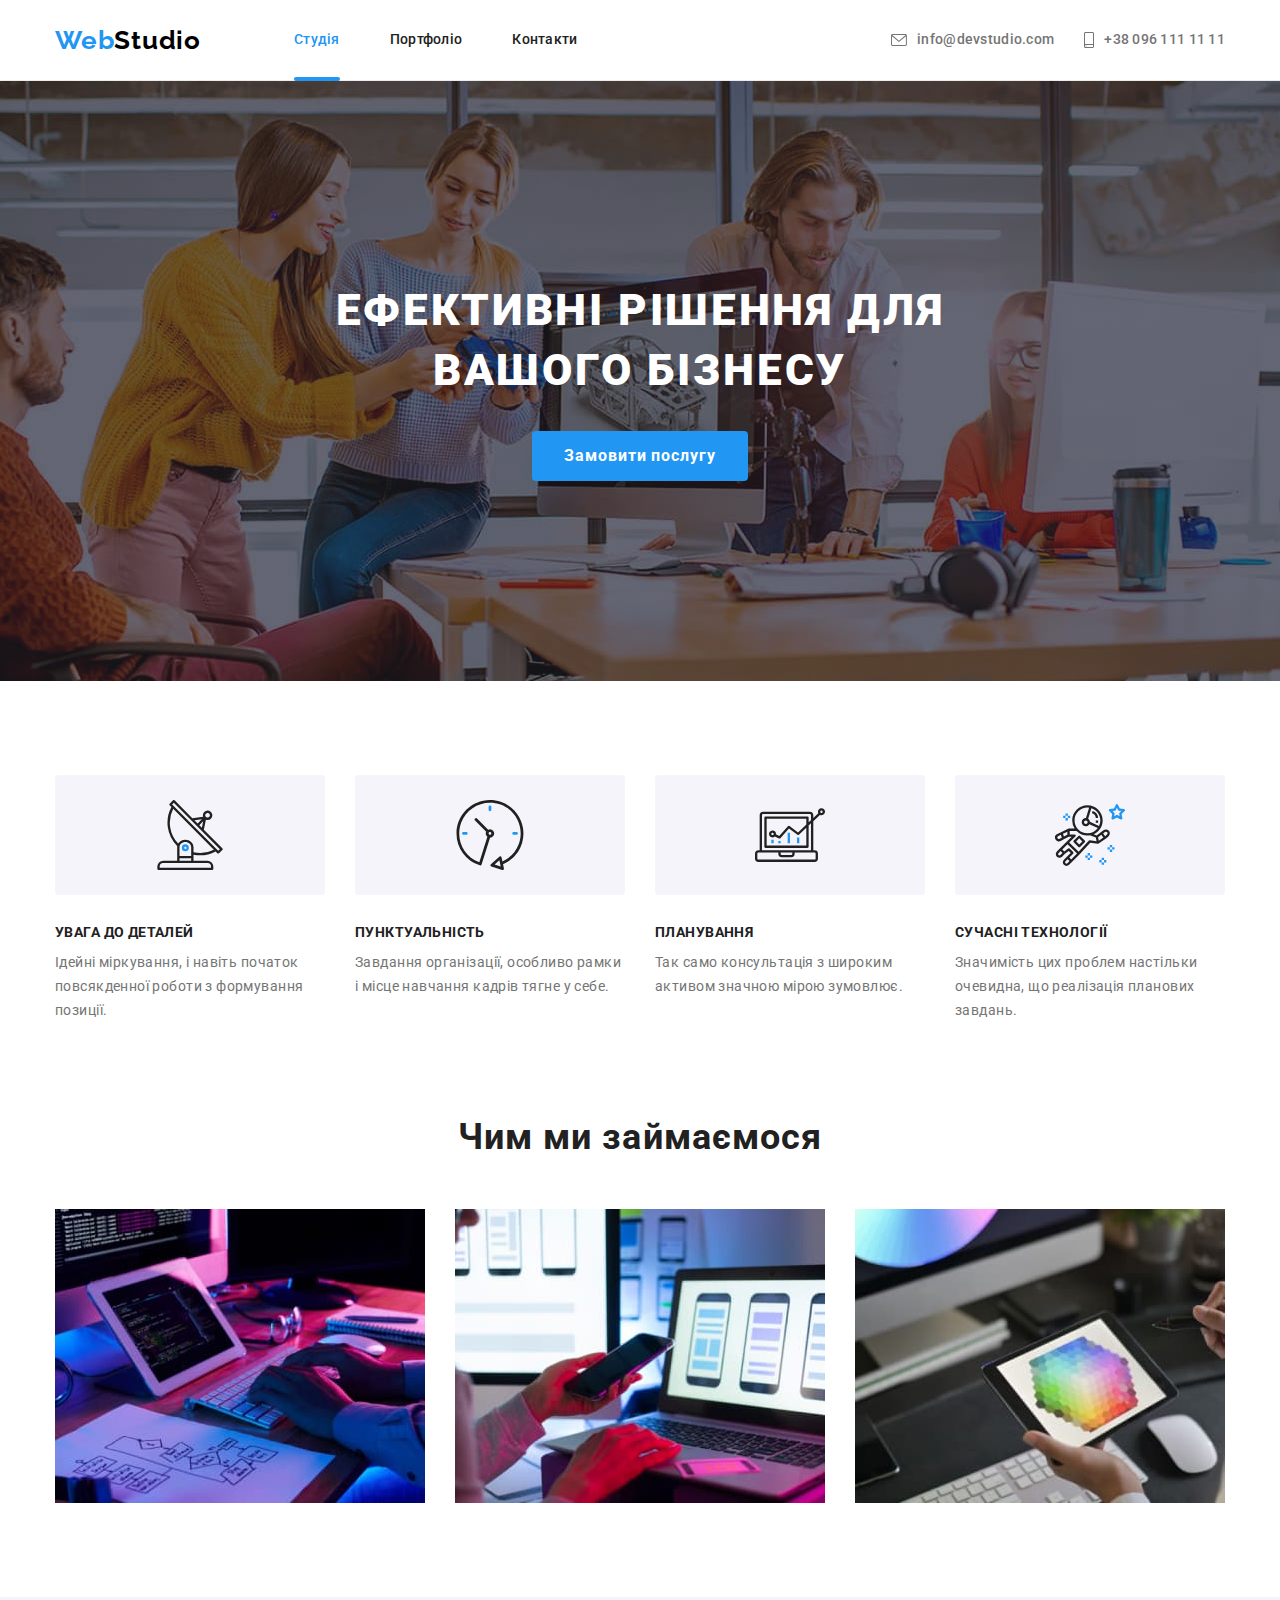
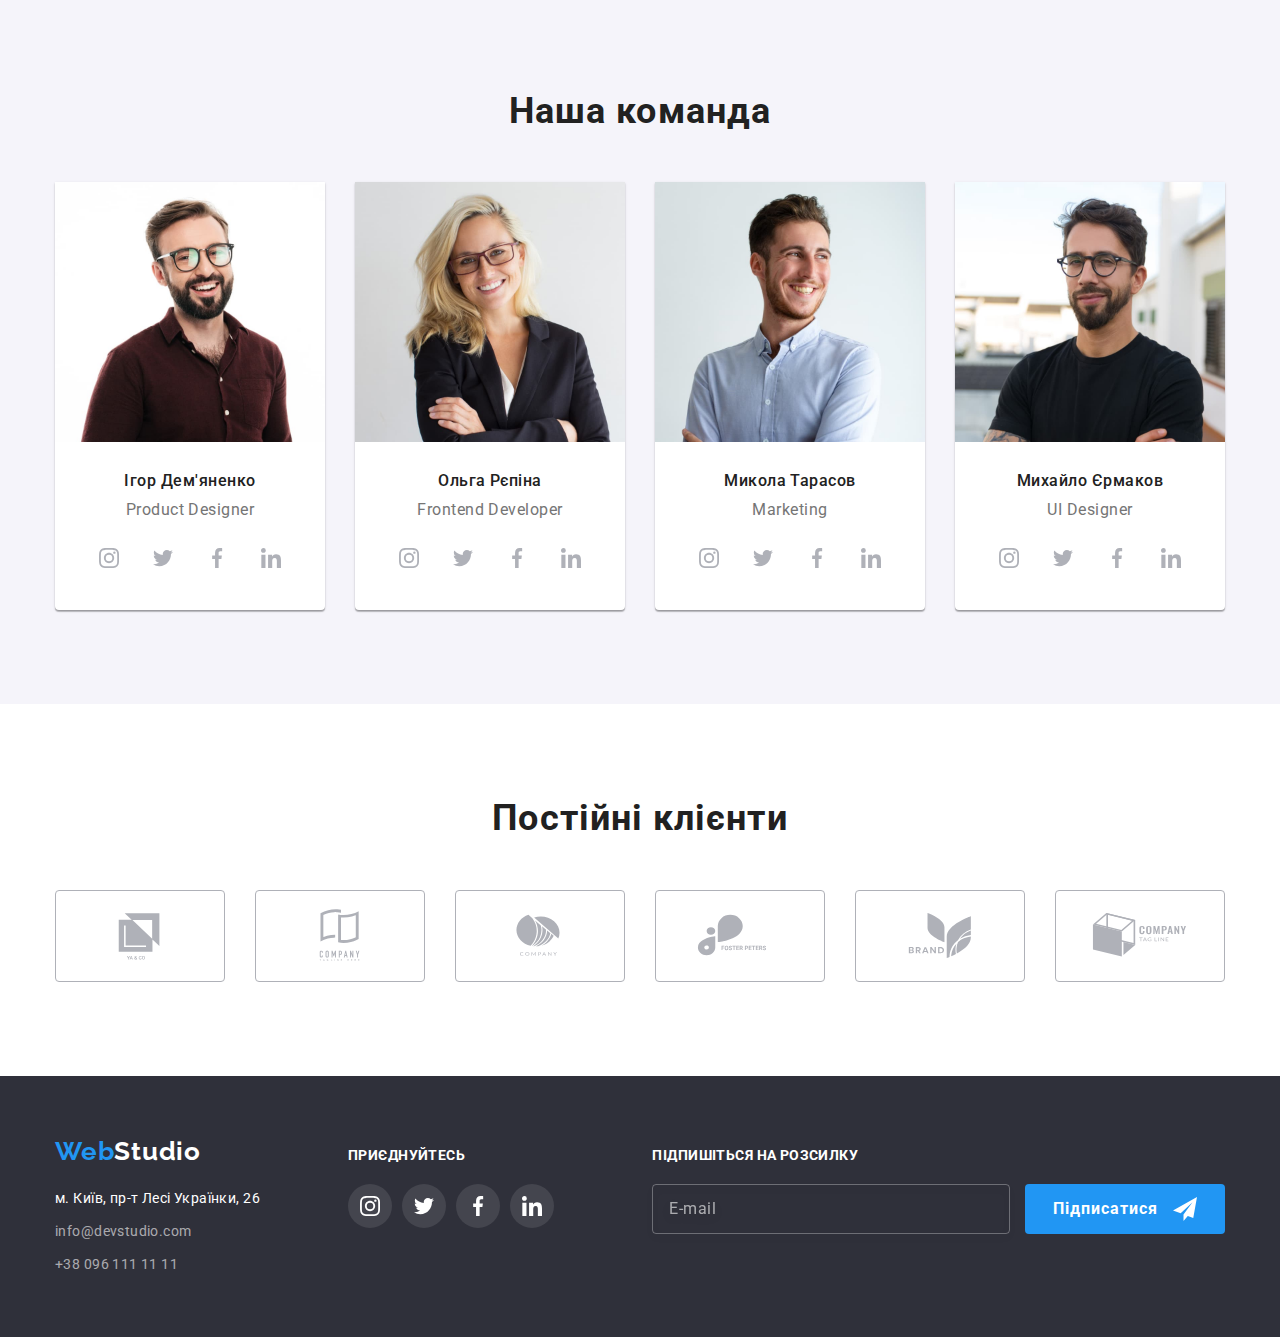
==== commit 2582b9cc: "finish--hw__7" ====
--- a/index.html
+++ b/index.html
@@ -5,12 +5,12 @@
     <meta http-equiv="X-UA-Compatible" content="IE=edge" />
     <meta name="viewport" content="width=device-width, initial-scale=1.0" />
     <title>WebStudio</title>
-    <!-- <link rel="preconnect" href="https://fonts.googleapis.com" />
+    <link rel="preconnect" href="https://fonts.googleapis.com" />
     <link rel="preconnect" href="https://fonts.gstatic.com" crossorigin />
     <link
       href="https://fonts.googleapis.com/css2?family=Raleway:wght@700&family=Roboto:wght@400;500;700;900&display=swap"
       rel="stylesheet"
-    /> -->
+    />
     <link rel="stylesheet" href="./css/main.min.css" />
   </head>
 
--- a/css/main.min.css
+++ b/css/main.min.css
@@ -1 +1 @@
-/*! modern-normalize v1.1.0 | MIT License | https://github.com/sindresorhus/modern-normalize */*,::before,::after{-webkit-box-sizing:border-box;box-sizing:border-box}html{line-height:1.15;-webkit-text-size-adjust:100%;-moz-tab-size:4;-o-tab-size:4;tab-size:4}body{margin:0;font-family:system-ui,-apple-system,"Segoe UI",Roboto,Helvetica,Arial,sans-serif,"Apple Color Emoji","Segoe UI Emoji"}hr{height:0;color:inherit}abbr[title]{-webkit-text-decoration:underline dotted;text-decoration:underline dotted}b,strong{font-weight:bolder}code,kbd,samp,pre{font-family:ui-monospace,SFMono-Regular,Consolas,"Liberation Mono",Menlo,monospace;font-size:1em}small{font-size:80%}sub,sup{font-size:75%;line-height:0;position:relative;vertical-align:baseline}sub{bottom:-0.25em}sup{top:-0.5em}table{text-indent:0;border-color:inherit}button,input,optgroup,select,textarea{font-family:inherit;font-size:100%;line-height:1.15;margin:0}button,select{text-transform:none}button,[type=button],[type=reset],[type=submit]{-webkit-appearance:button}::-moz-focus-inner{border-style:none;padding:0}:-moz-focusring{outline:1px dotted ButtonText}:-moz-ui-invalid{box-shadow:none}legend{padding:0}progress{vertical-align:baseline}::-webkit-inner-spin-button,::-webkit-outer-spin-button{height:auto}[type=search]{-webkit-appearance:textfield;outline-offset:-2px}::-webkit-search-decoration{-webkit-appearance:none}::-webkit-file-upload-button{-webkit-appearance:button;font:inherit}summary{display:list-item}a{text-decoration:none}a:active,a:focus{outline:none}button:active,button:focus{outline:none}input:focus{outline:none}img{display:block}ul{list-style:none;margin-top:0;margin-bottom:0;padding-left:0}p{margin-top:0;margin-bottom:0}h1,h2,h3,h4,h5,h6{margin-top:0;margin-bottom:0}:root{--primary-titel-color: #212121;--primary-text-color: #757575;--logo-color: #000000;--primary-color: #ffffff;--secondary-background-color: #f5f4fa;--primary-background-color: #2f303a;--accent-color: #2196f3;--button-active-color: #188ce8;--header-border-color: #ececec;--card-border-color: #eeeeee;--icon-color: #afb1b8;--footer-contact-color: rgba(255, 255, 255, 0.6);--footer-icon-color: rgba(255, 255, 255, 0.1);--background-speciality-img: rgba(47, 48, 58, 0.8);--background-card-portfolio: rgba(33, 150, 243, 0.9);--background-backdrop: rgba(0, 0, 0, 0.2);--input-border-color: rgba(33, 33, 33, 0.2);--color-placeholder: rgba(117, 117, 117, 0.5)}@font-face{font-family:"Roboto";font-style:normal;font-weight:400;src:url("../../fonts/roboto/roboto-v30-latin_cyrillic-regular.eot");src:local(""),url("../../fonts/roboto/roboto-v30-latin_cyrillic-regular.eot?#iefix") format("embedded-opentype"),url("../../fonts/roboto/roboto-v30-latin_cyrillic-regular.woff2") format("woff2"),url("../../fonts/roboto/roboto-v30-latin_cyrillic-regular.woff") format("woff"),url("../../fonts/roboto/roboto-v30-latin_cyrillic-regular.ttf") format("truetype"),url("../../fonts/roboto/roboto-v30-latin_cyrillic-regular.svg#Roboto") format("svg")}@font-face{font-family:"Roboto";font-style:normal;font-weight:500;src:url("../../fontsroboto//roboto-v30-latin_cyrillic-500.eot");src:local(""),url("../../fonts/roboto/roboto-v30-latin_cyrillic-500.eot?#iefix") format("embedded-opentype"),url("../../fonts/roboto/roboto-v30-latin_cyrillic-500.woff2") format("woff2"),url("../../fonts/roboto/roboto-v30-latin_cyrillic-500.woff") format("woff"),url("../../fonts/roboto/roboto-v30-latin_cyrillic-500.ttf") format("truetype"),url("../../fonts/roboto/roboto-v30-latin_cyrillic-500.svg#Roboto") format("svg")}@font-face{font-family:"Roboto";font-style:normal;font-weight:700;src:url("../../fonts/roboto/roboto-v30-latin_cyrillic-700.eot");src:local(""),url("../../fonts/roboto/roboto-v30-latin_cyrillic-700.eot?#iefix") format("embedded-opentype"),url("../../fonts/roboto/roboto-v30-latin_cyrillic-700.woff2") format("woff2"),url("../../fonts/roboto/roboto-v30-latin_cyrillic-700.woff") format("woff"),url("../../fonts/roboto/roboto-v30-latin_cyrillic-700.ttf") format("truetype"),url("../../fonts/roboto/roboto-v30-latin_cyrillic-700.svg#Roboto") format("svg")}@font-face{font-family:"Roboto";font-style:normal;font-weight:900;src:url("../../fonts/roboto/roboto-v30-latin_cyrillic-900.eot");src:local(""),url("../../fonts/roboto/roboto-v30-latin_cyrillic-900.eot?#iefix") format("embedded-opentype"),url("../../fonts/roboto/roboto-v30-latin_cyrillic-900.woff2") format("woff2"),url("../../fonts/roboto/roboto-v30-latin_cyrillic-900.woff") format("woff"),url("../../fonts/roboto/roboto-v30-latin_cyrillic-900.ttf") format("truetype"),url("../../fonts/roboto/roboto-v30-latin_cyrillic-900.svg#Roboto") format("svg")}@font-face{font-family:"Raleway";font-style:normal;font-weight:700;src:url("../../fonts/raleway/raleway-v28-latin-700.eot");src:local(""),url("../../fonts/raleway/raleway-v28-latin-700.eot?#iefix") format("embedded-opentype"),url("../../fonts/raleway/raleway-v28-latin-700.woff2") format("woff2"),url("../../fonts/raleway/raleway-v28-latin-700.woff") format("woff"),url("../../fonts/raleway/raleway-v28-latin-700.ttf") format("truetype"),url("../../fonts/raleway/raleway-v28-latin-700.svg") format("svg")}body{font-family:"Roboto",sans-serif;font-size:14px;color:var(--primary-text-color);background-color:var(--primary-color)}.container{width:100%;max-width:1200px;margin-left:auto;margin-right:auto;padding-left:15px;padding-right:15px}.titel{margin-bottom:50px;font-weight:700;font-size:36px;line-height:1.16;text-align:center;letter-spacing:.03em;color:var(--primary-titel-color)}.logo{display:inline-block;font-family:"Raleway",sans-serif;font-weight:700;font-size:26px;line-height:1.19;letter-spacing:.03em;color:var(--logo-color)}.logo--color{color:var(--accent-color)}.page-footer__logo{margin-bottom:20px;color:var(--primary-color)}.button{padding:10px 32px;font-weight:700;font-size:16px;line-height:1.87;letter-spacing:.06em;text-align:center;cursor:pointer;color:var(--primary-color);background-color:var(--accent-color);border:none;border-radius:4px;-webkit-transition:background-color 250ms cubic-bezier(0.4, 0, 0.2, 1),-webkit-box-shadow 250ms cubic-bezier(0.4, 0, 0.2, 1);transition:background-color 250ms cubic-bezier(0.4, 0, 0.2, 1),-webkit-box-shadow 250ms cubic-bezier(0.4, 0, 0.2, 1);transition:box-shadow 250ms cubic-bezier(0.4, 0, 0.2, 1),background-color 250ms cubic-bezier(0.4, 0, 0.2, 1);transition:box-shadow 250ms cubic-bezier(0.4, 0, 0.2, 1),background-color 250ms cubic-bezier(0.4, 0, 0.2, 1),-webkit-box-shadow 250ms cubic-bezier(0.4, 0, 0.2, 1)}.button:hover,.button:focus{background-color:var(--button-active-color);-webkit-box-shadow:0px 4px 4px rgba(0,0,0,.15);box-shadow:0px 4px 4px rgba(0,0,0,.15)}.section-hero__button{display:block;margin-left:auto;margin-right:auto}.page-footer__button{padding:10px 28px}.button--icon{vertical-align:middle;margin-left:10px;fill:var(--primary-color)}.form-modal__button{display:-webkit-box;display:-ms-flexbox;display:flex;-webkit-box-align:center;-ms-flex-align:center;align-items:center;margin-left:auto;margin-right:auto;padding:10px 52px}.visually-hidden{position:absolute;white-space:nowrap;width:1px;height:1px;overflow:hidden;border:0;padding:0;clip:rect(0 0 0 0);-webkit-clip-path:inset(50%);clip-path:inset(50%);margin:-1px}.page-header{border-bottom:1px solid var(--header-border-color)}.page-header__container{display:-webkit-box;display:-ms-flexbox;display:flex;-webkit-box-align:center;-ms-flex-align:center;align-items:center}.nav{margin-left:93px}.nav__list{display:-webkit-box;display:-ms-flexbox;display:flex;gap:50px}.nav__link{display:block;padding-top:32px;padding-bottom:32px;position:relative;font-weight:500;line-height:1.14;letter-spacing:.02em;color:var(--primary-titel-color);-webkit-transition:color 250ms cubic-bezier(0.4, 0, 0.2, 1);transition:color 250ms cubic-bezier(0.4, 0, 0.2, 1)}.nav__link:hover,.nav__link:focus{color:var(--accent-color)}.nav__link--active{color:var(--accent-color)}.nav__link--active::after{content:"";position:absolute;left:0;bottom:-1px;width:100%;height:4px;border-radius:2px;background-color:var(--accent-color)}.contact{display:-webkit-box;display:-ms-flexbox;display:flex;margin-left:auto;gap:30px}.contact__link{display:-webkit-box;display:-ms-flexbox;display:flex;-webkit-box-align:center;-ms-flex-align:center;align-items:center;gap:10px;padding-top:32px;padding-bottom:32px;font-weight:500;line-height:1.14;letter-spacing:.02em;color:var(--primary-text-color);fill:var(--primary-text-color);-webkit-transition:color 250ms cubic-bezier(0.4, 0, 0.2, 1),fill 250ms cubic-bezier(0.4, 0, 0.2, 1);transition:color 250ms cubic-bezier(0.4, 0, 0.2, 1),fill 250ms cubic-bezier(0.4, 0, 0.2, 1)}.contact__link:hover,.contact__link:focus{color:var(--accent-color);fill:var(--accent-color)}.section-hero{padding-top:200px;padding-bottom:200px;max-width:1600px;height:600px;margin-left:auto;margin-right:auto;background-color:var(--primary-background-color);background-image:-webkit-gradient(linear, left top, right top, from(rgba(47, 48, 58, 0.4)), to(rgba(47, 48, 58, 0.4))),url(../images/hero/hero.jpg);background-image:linear-gradient(to right, rgba(47, 48, 58, 0.4), rgba(47, 48, 58, 0.4)),url(../images/hero/hero.jpg);background-repeat:no-repeat;background-position:center;background-size:cover}.section-hero__titel{display:block;max-width:696px;margin-left:auto;margin-right:auto;margin-bottom:30px;font-weight:900;font-size:44px;line-height:1.36;text-align:center;letter-spacing:.06em;text-transform:uppercase;color:var(--primary-color)}.section-advantage{padding-top:94px;padding-bottom:94px}.section-advantage__list{display:-webkit-box;display:-ms-flexbox;display:flex;-webkit-box-pack:justify;-ms-flex-pack:justify;justify-content:space-between}.section-advantage__item{width:calc((100% - 90px)/4)}.section-advantage__icon{display:-webkit-box;display:-ms-flexbox;display:flex;-webkit-box-pack:center;-ms-flex-pack:center;justify-content:center;-webkit-box-align:center;-ms-flex-align:center;align-items:center;height:120px;margin-bottom:30px;border-radius:4px;background-color:var(--secondary-background-color)}.section-advantage__subtitel{margin-bottom:10px;font-weight:700;font-size:14px;line-height:1.14;letter-spacing:.03em;text-transform:uppercase;color:var(--primary-titel-color)}.section-advantage__text{line-height:1.71;letter-spacing:.03em}.section-speciality{padding-top:0;padding-bottom:94px}.section-speciality__list{display:-webkit-box;display:-ms-flexbox;display:flex;gap:30px}.section-speciality__item{position:relative;overflow:hidden}.section-speciality__image{display:block;max-width:100%;height:auto}.section-speciality__overlay{position:absolute;left:0;bottom:0;width:100%;height:70px;display:-webkit-box;display:-ms-flexbox;display:flex;-webkit-box-pack:center;-ms-flex-pack:center;justify-content:center;-webkit-box-align:center;-ms-flex-align:center;align-items:center;font-weight:700;line-height:1.14;letter-spacing:.03em;text-transform:uppercase;color:var(--primary-color);background:var(--background-speciality-img);-webkit-transform:translateY(100%);transform:translateY(100%);-webkit-transition:-webkit-transform 250ms cubic-bezier(0.4, 0, 0.2, 1);transition:-webkit-transform 250ms cubic-bezier(0.4, 0, 0.2, 1);transition:transform 250ms cubic-bezier(0.4, 0, 0.2, 1);transition:transform 250ms cubic-bezier(0.4, 0, 0.2, 1), -webkit-transform 250ms cubic-bezier(0.4, 0, 0.2, 1)}.section-speciality__item:hover .section-speciality__overlay{-webkit-transform:translateY(0);transform:translateY(0)}.section-team{padding-top:94px;padding-bottom:94px;background-color:var(--secondary-background-color)}.card-team{display:-webkit-box;display:-ms-flexbox;display:flex;gap:30px}.card-team__item{background-color:var(--primary-color);-webkit-box-shadow:0px 1px 3px rgba(0,0,0,.12),0px 1px 1px rgba(0,0,0,.14),0px 2px 1px rgba(0,0,0,.2);box-shadow:0px 1px 3px rgba(0,0,0,.12),0px 1px 1px rgba(0,0,0,.14),0px 2px 1px rgba(0,0,0,.2);border-radius:0px 0px 4px 4px}.card-team__image{display:block;max-width:100%;height:auto}.card-team__desc{padding-top:30px;padding-bottom:30px}.card-team__name{margin-bottom:10px;font-weight:500;font-size:16px;line-height:1.18;letter-spacing:.03em;text-align:center;color:var(--primary-titel-color)}.card-team__position{margin-bottom:16px;font-size:16px;line-height:1.18;letter-spacing:.03em;text-align:center}.block-social{display:-webkit-box;display:-ms-flexbox;display:flex;-webkit-box-pack:center;-ms-flex-pack:center;justify-content:center;gap:10px}.block-social__item{width:44px;height:44px}.block-social__link{display:-webkit-box;display:-ms-flexbox;display:flex;-webkit-box-pack:center;-ms-flex-pack:center;justify-content:center;-webkit-box-align:center;-ms-flex-align:center;align-items:center;width:100%;height:100%;border-radius:50%;fill:var(--icon-color);-webkit-transition:fill 250ms cubic-bezier(0.4, 0, 0.2, 1),background-color 250ms cubic-bezier(0.4, 0, 0.2, 1);transition:fill 250ms cubic-bezier(0.4, 0, 0.2, 1),background-color 250ms cubic-bezier(0.4, 0, 0.2, 1)}.block-social__link:hover,.block-social__link:focus{fill:var(--primary-color);background-color:var(--accent-color)}.block-social__link--white-fill{fill:var(--primary-color);background:var(--footer-icon-color);-webkit-transition:background-color 250ms cubic-bezier(0.4, 0, 0.2, 1);transition:background-color 250ms cubic-bezier(0.4, 0, 0.2, 1)}.block-social__link--white-fill:hover,.block-social__link--white-fill:focus{background-color:var(--accent-color)}.section-clientage{padding-top:94px;padding-bottom:94px}.block-client{display:-webkit-box;display:-ms-flexbox;display:flex;gap:30px}.block-client__item{width:calc((100% - 150px)/6);height:92px;border-radius:4px}.block-client__link{display:-webkit-box;display:-ms-flexbox;display:flex;-webkit-box-pack:center;-ms-flex-pack:center;justify-content:center;-webkit-box-align:center;-ms-flex-align:center;align-items:center;width:100%;height:100%;fill:var(--icon-color);border:1px solid var(--icon-color);border-radius:4px;-webkit-transition:fill 250ms cubic-bezier(0.4, 0, 0.2, 1),border 250ms cubic-bezier(0.4, 0, 0.2, 1);transition:fill 250ms cubic-bezier(0.4, 0, 0.2, 1),border 250ms cubic-bezier(0.4, 0, 0.2, 1)}.block-client__link:hover,.block-client__link:focus{fill:var(--accent-color);border:1px solid var(--accent-color)}.filter{display:-webkit-box;display:-ms-flexbox;display:flex;-webkit-box-pack:center;-ms-flex-pack:center;justify-content:center;margin-bottom:50px;gap:8px}.filter__button{padding:6px 22px;font-family:inherit;font-weight:500;font-size:16px;line-height:1.62;text-align:center;letter-spacing:.03em;cursor:pointer;background-color:var(--secondary-background-color);border:rgba(0,0,0,0);border-radius:4px;-webkit-transition:background-color 250ms cubic-bezier(0.4, 0, 0.2, 1),color 250ms cubic-bezier(0.4, 0, 0.2, 1),-webkit-box-shadow 250ms cubic-bezier(0.4, 0, 0.2, 1);transition:background-color 250ms cubic-bezier(0.4, 0, 0.2, 1),color 250ms cubic-bezier(0.4, 0, 0.2, 1),-webkit-box-shadow 250ms cubic-bezier(0.4, 0, 0.2, 1);transition:background-color 250ms cubic-bezier(0.4, 0, 0.2, 1),color 250ms cubic-bezier(0.4, 0, 0.2, 1),box-shadow 250ms cubic-bezier(0.4, 0, 0.2, 1);transition:background-color 250ms cubic-bezier(0.4, 0, 0.2, 1),color 250ms cubic-bezier(0.4, 0, 0.2, 1),box-shadow 250ms cubic-bezier(0.4, 0, 0.2, 1),-webkit-box-shadow 250ms cubic-bezier(0.4, 0, 0.2, 1)}.filter__button:hover,.filter__button:focus{color:var(--primary-color);background-color:var(--accent-color);-webkit-box-shadow:0px 3px 1px rgba(0,0,0,.1),0px 1px 2px rgba(0,0,0,.08),0px 2px 2px rgba(0,0,0,.12);box-shadow:0px 3px 1px rgba(0,0,0,.1),0px 1px 2px rgba(0,0,0,.08),0px 2px 2px rgba(0,0,0,.12)}.section-portfolio{padding-top:94px;padding-bottom:94px}.portfolio-card{display:-webkit-box;display:-ms-flexbox;display:flex;-ms-flex-wrap:wrap;flex-wrap:wrap;gap:30px}.portfolio-card__item{width:calc((100% - 60px)/3)}.portfolio-card__link{display:block;width:100%;height:100%;-webkit-transition:-webkit-box-shadow 250ms cubic-bezier(0.4, 0, 0.2, 1);transition:-webkit-box-shadow 250ms cubic-bezier(0.4, 0, 0.2, 1);transition:box-shadow 250ms cubic-bezier(0.4, 0, 0.2, 1);transition:box-shadow 250ms cubic-bezier(0.4, 0, 0.2, 1), -webkit-box-shadow 250ms cubic-bezier(0.4, 0, 0.2, 1)}.portfolio-card__link:hover,.portfolio-card__link:focus{-webkit-box-shadow:0px 1px 1px rgba(0,0,0,.12),0px 4px 4px rgba(0,0,0,.06),1px 4px 6px rgba(0,0,0,.16);box-shadow:0px 1px 1px rgba(0,0,0,.12),0px 4px 4px rgba(0,0,0,.06),1px 4px 6px rgba(0,0,0,.16)}.portfolio-card__overlay{position:relative;overflow:hidden}.portfolio-card__image{display:block;max-width:100%;height:auto}.portfolio-card__text-overlay{position:absolute;top:0;left:0;width:100%;height:100%;padding:63px 24px;font-size:18px;line-height:1.55;letter-spacing:.03em;color:var(--primary-color);background-color:var(--background-card-portfolio);-webkit-transform:translateY(101%);transform:translateY(101%);-webkit-transition:-webkit-transform 250ms cubic-bezier(0.4, 0, 0.2, 1);transition:-webkit-transform 250ms cubic-bezier(0.4, 0, 0.2, 1);transition:transform 250ms cubic-bezier(0.4, 0, 0.2, 1);transition:transform 250ms cubic-bezier(0.4, 0, 0.2, 1), -webkit-transform 250ms cubic-bezier(0.4, 0, 0.2, 1)}.portfolio-card__link:hover .portfolio-card__text-overlay,.portfolio-card__link:hover .portfolio-card__text-overlay,.portfolio-card__link:focus .portfolio-card__text-overlay,.portfolio-card__link:focus .portfolio-card__text-overlay{-webkit-transform:translateY(0);transform:translateY(0)}.portfolio-card__desc{padding:20px 24px;border-bottom:1px solid var(--card-border-color);border-right:1px solid var(--card-border-color);border-left:1px solid var(--card-border-color)}.portfolio-card__titel{margin-bottom:4px;font-weight:700;font-size:18px;line-height:2;letter-spacing:.06em;color:var(--primary-titel-color)}.portfolio-card__text{font-size:16px;line-height:1.87;letter-spacing:.03em;color:var(--primary-text-color)}.page-footer{padding-top:60px;padding-bottom:60px;background-color:var(--primary-background-color)}.page-footer__container{display:-webkit-box;display:-ms-flexbox;display:flex;-webkit-box-align:baseline;-ms-flex-align:baseline;align-items:baseline}.block-address__item:not(:last-child){margin-bottom:9px}.block-address__link-map{font-style:normal;line-height:1.71;letter-spacing:.03em;color:var(--primary-color);-webkit-transition:color 250ms cubic-bezier(0.4, 0, 0.2, 1);transition:color 250ms cubic-bezier(0.4, 0, 0.2, 1)}.block-address__link-map:hover,.block-address__link-map:focus{color:var(--accent-color)}.block-address__link-mail{font-style:normal;line-height:1.71;letter-spacing:.03em;color:var(--footer-contact-color);-webkit-transition:color 250ms cubic-bezier(0.4, 0, 0.2, 1);transition:color 250ms cubic-bezier(0.4, 0, 0.2, 1)}.block-address__link-mail:hover,.block-address__link-mail:focus{color:var(--accent-color)}.block-address__link-tel{font-style:normal;line-height:1.71;letter-spacing:.03em;color:var(--footer-contact-color);-webkit-transition:color 250ms cubic-bezier(0.4, 0, 0.2, 1);transition:color 250ms cubic-bezier(0.4, 0, 0.2, 1)}.block-address__link-tel:hover,.block-address__link-tel:focus{color:var(--accent-color)}.page-footer__social-box{margin-left:88px}.page-footer__titel{margin-bottom:20px;font-weight:700;font-size:14px;line-height:1.14;letter-spacing:.03em;text-transform:uppercase;color:var(--primary-color)}.page-footer__form{margin-left:auto}.page-footer__label{display:block;margin-bottom:20px;font-weight:700;font-size:14px;line-height:1.14;letter-spacing:.03em;text-transform:uppercase;color:var(--primary-color)}.page-footer__input{width:358px;height:50px;margin-right:12px;padding:15px 16px;letter-spacing:.03em;color:var(--footer-contact-color);border:1px solid rgba(255,255,255,.3);-webkit-filter:drop-shadow(0px 4px 4px rgba(0, 0, 0, 0.15));filter:drop-shadow(0px 4px 4px rgba(0, 0, 0, 0.15));border-radius:4px;background-color:rgba(0,0,0,0);-webkit-transition:border-color 250ms cubic-bezier(0.4, 0, 0.2, 1);transition:border-color 250ms cubic-bezier(0.4, 0, 0.2, 1)}.page-footer__input::-webkit-input-placeholder{font-size:16px;line-height:1.25;letter-spacing:.03em;color:rgba(255,255,255,.6)}.page-footer__input::-moz-placeholder{font-size:16px;line-height:1.25;letter-spacing:.03em;color:rgba(255,255,255,.6)}.page-footer__input:-ms-input-placeholder{font-size:16px;line-height:1.25;letter-spacing:.03em;color:rgba(255,255,255,.6)}.page-footer__input::-ms-input-placeholder{font-size:16px;line-height:1.25;letter-spacing:.03em;color:rgba(255,255,255,.6)}.page-footer__input::placeholder{font-size:16px;line-height:1.25;letter-spacing:.03em;color:rgba(255,255,255,.6)}.page-footer__input:focus{border-color:var(--accent-color)}.backdrop{position:fixed;top:0;left:0;width:100%;height:100%;opacity:1;background-color:var(--background-backdrop);opacity:1;-webkit-transition:opacity 250ms cubic-bezier(0.4, 0, 0.2, 1),visibility 250ms cubic-bezier(0.4, 0, 0.2, 1);transition:opacity 250ms cubic-bezier(0.4, 0, 0.2, 1),visibility 250ms cubic-bezier(0.4, 0, 0.2, 1)}.backdrop.is-hidden{visibility:hidden;opacity:0;pointer-events:none}.backdrop.is-hidden .modal{-webkit-transform:translate(-50%, -50%) scale(0.8);transform:translate(-50%, -50%) scale(0.8)}.modal{position:absolute;top:50%;left:50%;width:528px;height:581px;padding:40px;-webkit-transform:translate(-50%, -50%) scale(1);transform:translate(-50%, -50%) scale(1);-webkit-transition:-webkit-transform 250ms cubic-bezier(0.4, 0, 0.2, 1);transition:-webkit-transform 250ms cubic-bezier(0.4, 0, 0.2, 1);transition:transform 250ms cubic-bezier(0.4, 0, 0.2, 1);transition:transform 250ms cubic-bezier(0.4, 0, 0.2, 1), -webkit-transform 250ms cubic-bezier(0.4, 0, 0.2, 1);border-radius:4px;-webkit-box-shadow:0px 1px 3px rgba(0,0,0,.12),0px 1px 1px rgba(0,0,0,.14),0px 2px 1px rgba(0,0,0,.2);box-shadow:0px 1px 3px rgba(0,0,0,.12),0px 1px 1px rgba(0,0,0,.14),0px 2px 1px rgba(0,0,0,.2);background-color:var(--primary-color)}.modal__button-close{position:absolute;top:8px;right:8px;display:-webkit-box;display:-ms-flexbox;display:flex;-webkit-box-pack:center;-ms-flex-pack:center;justify-content:center;-webkit-box-align:center;-ms-flex-align:center;align-items:center;width:30px;height:30px;cursor:pointer;fill:var(--logo-color);background-color:var(--primary-color);border:1px solid rgba(0,0,0,.1);border-radius:50%;-webkit-transition:fill 250ms cubic-bezier(0.4, 0, 0.2, 1);transition:fill 250ms cubic-bezier(0.4, 0, 0.2, 1)}.modal__button-close:hover,.modal__button-close:focus{fill:var(--accent-color)}.modal__titel{margin-bottom:12px;font-weight:700;font-size:20px;line-height:1.15;text-align:center;letter-spacing:.03em;color:var(--primary-titel-color)}.form-modal__label{display:inline-block;margin-bottom:4px;font-size:12px;line-height:1.16;letter-spacing:.01em;color:var(--primary-text-color)}.form-modal__input-box{position:relative;margin-bottom:10px}.form-modal__input{width:100%;height:40px;padding:12px 12px 12px 42px;border:1px solid var(--input-border-color);border-radius:4px;-webkit-transition:border-color 250ms cubic-bezier(0.4, 0, 0.2, 1);transition:border-color 250ms cubic-bezier(0.4, 0, 0.2, 1)}.form-modal__input:focus{border-color:var(--accent-color)}.form-modal__icon{position:absolute;top:50%;left:12px;-webkit-transform:translateY(-50%);transform:translateY(-50%);fill:var(--primary-titel-color);-webkit-transition:fill 250ms cubic-bezier(0.4, 0, 0.2, 1);transition:fill 250ms cubic-bezier(0.4, 0, 0.2, 1)}.form-modal__input:focus+.form-modal__icon{fill:var(--accent-color)}.form-modal__textarea{width:100%;height:120px;margin-bottom:20px;padding:12px 16px;resize:none;border:1px solid var(--input-border-color);border-radius:4px;outline:none;-webkit-transition:border-color 250ms cubic-bezier(0.4, 0, 0.2, 1);transition:border-color 250ms cubic-bezier(0.4, 0, 0.2, 1)}.form-modal__textarea:focus{border-color:var(--accent-color)}.form-modal__textarea::-webkit-input-placeholder{font-size:12px;line-height:1.16;letter-spacing:.01em;color:var(--color-placeholder)}.form-modal__textarea::-moz-placeholder{font-size:12px;line-height:1.16;letter-spacing:.01em;color:var(--color-placeholder)}.form-modal__textarea:-ms-input-placeholder{font-size:12px;line-height:1.16;letter-spacing:.01em;color:var(--color-placeholder)}.form-modal__textarea::-ms-input-placeholder{font-size:12px;line-height:1.16;letter-spacing:.01em;color:var(--color-placeholder)}.form-modal__textarea::placeholder{font-size:12px;line-height:1.16;letter-spacing:.01em;color:var(--color-placeholder)}.form-modal__checkbox{display:-webkit-box;display:-ms-flexbox;display:flex;-webkit-box-align:center;-ms-flex-align:center;align-items:center;gap:8.38px;margin-bottom:30px}.form-modal__checkbox-input{position:absolute;width:1px;height:1px;margin:-1px;padding:0;border:0;clip:rect(0 0 0 0);overflow:hidden}.form-modal__checkbox-icon{width:16px;height:15px;cursor:pointer;border:2px solid var(--primary-titel-color);border-radius:4px}.form-modal__checkbox-input:focus+.form-modal__checkbox-icon{border-color:var(--accent-color)}.form-modal__checkbox-input:checked+.form-modal__checkbox-icon{background-color:var(--accent-color);background-image:url(../images/icon\ check.svg);background-position:center;background-repeat:no-repeat;background-origin:border-box;border-color:var(--accent-color)}.form-modal__checkbox-text{font-size:14px;line-height:1.71;letter-spacing:.03em;color:var(--primary-text-color)}.form-modal__link{text-decoration:underline;color:var(--accent-color)}.form-modal__link:hover,.form-modal__link:focus{color:var(--button-active-color)}/*# sourceMappingURL=main.min.css.map */+/*! modern-normalize v1.1.0 | MIT License | https://github.com/sindresorhus/modern-normalize */*,::before,::after{-webkit-box-sizing:border-box;box-sizing:border-box}html{line-height:1.15;-webkit-text-size-adjust:100%;-moz-tab-size:4;-o-tab-size:4;tab-size:4}body{margin:0;font-family:system-ui,-apple-system,"Segoe UI",Roboto,Helvetica,Arial,sans-serif,"Apple Color Emoji","Segoe UI Emoji"}hr{height:0;color:inherit}abbr[title]{-webkit-text-decoration:underline dotted;text-decoration:underline dotted}b,strong{font-weight:bolder}code,kbd,samp,pre{font-family:ui-monospace,SFMono-Regular,Consolas,"Liberation Mono",Menlo,monospace;font-size:1em}small{font-size:80%}sub,sup{font-size:75%;line-height:0;position:relative;vertical-align:baseline}sub{bottom:-0.25em}sup{top:-0.5em}table{text-indent:0;border-color:inherit}button,input,optgroup,select,textarea{font-family:inherit;font-size:100%;line-height:1.15;margin:0}button,select{text-transform:none}button,[type=button],[type=reset],[type=submit]{-webkit-appearance:button}::-moz-focus-inner{border-style:none;padding:0}:-moz-focusring{outline:1px dotted ButtonText}:-moz-ui-invalid{box-shadow:none}legend{padding:0}progress{vertical-align:baseline}::-webkit-inner-spin-button,::-webkit-outer-spin-button{height:auto}[type=search]{-webkit-appearance:textfield;outline-offset:-2px}::-webkit-search-decoration{-webkit-appearance:none}::-webkit-file-upload-button{-webkit-appearance:button;font:inherit}summary{display:list-item}a{text-decoration:none}a:active,a:focus{outline:none}button:active,button:focus{outline:none}input:focus{outline:none}img{display:block}ul{list-style:none;margin-top:0;margin-bottom:0;padding-left:0}p{margin-top:0;margin-bottom:0}h1,h2,h3,h4,h5,h6{margin-top:0;margin-bottom:0}:root{--primary-titel-color: #212121;--primary-text-color: #757575;--logo-color: #000000;--primary-color: #ffffff;--secondary-background-color: #f5f4fa;--primary-background-color: #2f303a;--accent-color: #2196f3;--button-active-color: #188ce8;--header-border-color: #ececec;--card-border-color: #eeeeee;--icon-color: #afb1b8;--footer-contact-color: rgba(255, 255, 255, 0.6);--footer-icon-color: rgba(255, 255, 255, 0.1);--background-speciality-img: rgba(47, 48, 58, 0.8);--background-card-portfolio: rgba(33, 150, 243, 0.9);--background-backdrop: rgba(0, 0, 0, 0.2);--input-border-color: rgba(33, 33, 33, 0.2);--color-placeholder: rgba(117, 117, 117, 0.5)}body{font-family:"Roboto",sans-serif;font-size:14px;color:var(--primary-text-color);background-color:var(--primary-color)}.container{width:100%;max-width:1200px;margin-left:auto;margin-right:auto;padding-left:15px;padding-right:15px}.titel{margin-bottom:50px;font-weight:700;font-size:36px;line-height:1.16;text-align:center;letter-spacing:.03em;color:var(--primary-titel-color)}.logo{display:inline-block;font-family:"Raleway",sans-serif;font-weight:700;font-size:26px;line-height:1.19;letter-spacing:.03em;color:var(--logo-color)}.logo--color{color:var(--accent-color)}.page-footer__logo{margin-bottom:20px;color:var(--primary-color)}.button{padding:10px 32px;font-weight:700;font-size:16px;line-height:1.87;letter-spacing:.06em;text-align:center;cursor:pointer;color:var(--primary-color);background-color:var(--accent-color);border:none;border-radius:4px;-webkit-transition:background-color 250ms cubic-bezier(0.4, 0, 0.2, 1),-webkit-box-shadow 250ms cubic-bezier(0.4, 0, 0.2, 1);transition:background-color 250ms cubic-bezier(0.4, 0, 0.2, 1),-webkit-box-shadow 250ms cubic-bezier(0.4, 0, 0.2, 1);transition:box-shadow 250ms cubic-bezier(0.4, 0, 0.2, 1),background-color 250ms cubic-bezier(0.4, 0, 0.2, 1);transition:box-shadow 250ms cubic-bezier(0.4, 0, 0.2, 1),background-color 250ms cubic-bezier(0.4, 0, 0.2, 1),-webkit-box-shadow 250ms cubic-bezier(0.4, 0, 0.2, 1)}.button:hover,.button:focus{background-color:var(--button-active-color);-webkit-box-shadow:0px 4px 4px rgba(0,0,0,.15);box-shadow:0px 4px 4px rgba(0,0,0,.15)}.section-hero__button{display:block;margin-left:auto;margin-right:auto}.page-footer__button{padding:10px 28px}.button--icon{vertical-align:middle;margin-left:10px;fill:var(--primary-color)}.form-modal__button{display:-webkit-box;display:-ms-flexbox;display:flex;-webkit-box-align:center;-ms-flex-align:center;align-items:center;margin-left:auto;margin-right:auto;padding:10px 52px}.visually-hidden{position:absolute;white-space:nowrap;width:1px;height:1px;overflow:hidden;border:0;padding:0;clip:rect(0 0 0 0);-webkit-clip-path:inset(50%);clip-path:inset(50%);margin:-1px}.page-header{border-bottom:1px solid var(--header-border-color)}.page-header__container{display:-webkit-box;display:-ms-flexbox;display:flex;-webkit-box-align:center;-ms-flex-align:center;align-items:center}.nav{margin-left:93px}.nav__list{display:-webkit-box;display:-ms-flexbox;display:flex;gap:50px}.nav__link{display:block;padding-top:32px;padding-bottom:32px;position:relative;font-weight:500;line-height:1.14;letter-spacing:.02em;color:var(--primary-titel-color);-webkit-transition:color 250ms cubic-bezier(0.4, 0, 0.2, 1);transition:color 250ms cubic-bezier(0.4, 0, 0.2, 1)}.nav__link:hover,.nav__link:focus{color:var(--accent-color)}.nav__link--active{color:var(--accent-color)}.nav__link--active::after{content:"";position:absolute;left:0;bottom:-1px;width:100%;height:4px;border-radius:2px;background-color:var(--accent-color)}.contact{display:-webkit-box;display:-ms-flexbox;display:flex;margin-left:auto;gap:30px}.contact__link{display:-webkit-box;display:-ms-flexbox;display:flex;-webkit-box-align:center;-ms-flex-align:center;align-items:center;gap:10px;padding-top:32px;padding-bottom:32px;font-weight:500;line-height:1.14;letter-spacing:.02em;color:var(--primary-text-color);fill:var(--primary-text-color);-webkit-transition:color 250ms cubic-bezier(0.4, 0, 0.2, 1),fill 250ms cubic-bezier(0.4, 0, 0.2, 1);transition:color 250ms cubic-bezier(0.4, 0, 0.2, 1),fill 250ms cubic-bezier(0.4, 0, 0.2, 1)}.contact__link:hover,.contact__link:focus{color:var(--accent-color);fill:var(--accent-color)}.section-hero{padding-top:200px;padding-bottom:200px;max-width:1600px;height:600px;margin-left:auto;margin-right:auto;background-color:var(--primary-background-color);background-image:-webkit-gradient(linear, left top, right top, from(rgba(47, 48, 58, 0.4)), to(rgba(47, 48, 58, 0.4))),url(../images/hero/hero.jpg);background-image:linear-gradient(to right, rgba(47, 48, 58, 0.4), rgba(47, 48, 58, 0.4)),url(../images/hero/hero.jpg);background-repeat:no-repeat;background-position:center;background-size:cover}.section-hero__titel{display:block;max-width:696px;margin-left:auto;margin-right:auto;margin-bottom:30px;font-weight:900;font-size:44px;line-height:1.36;text-align:center;letter-spacing:.06em;text-transform:uppercase;color:var(--primary-color)}.section-advantage{padding-top:94px;padding-bottom:94px}.section-advantage__list{display:-webkit-box;display:-ms-flexbox;display:flex;-webkit-box-pack:justify;-ms-flex-pack:justify;justify-content:space-between}.section-advantage__item{width:calc((100% - 90px)/4)}.section-advantage__icon{display:-webkit-box;display:-ms-flexbox;display:flex;-webkit-box-pack:center;-ms-flex-pack:center;justify-content:center;-webkit-box-align:center;-ms-flex-align:center;align-items:center;height:120px;margin-bottom:30px;border-radius:4px;background-color:var(--secondary-background-color)}.section-advantage__subtitel{margin-bottom:10px;font-weight:700;font-size:14px;line-height:1.14;letter-spacing:.03em;text-transform:uppercase;color:var(--primary-titel-color)}.section-advantage__text{line-height:1.71;letter-spacing:.03em}.section-speciality{padding-top:0;padding-bottom:94px}.section-speciality__list{display:-webkit-box;display:-ms-flexbox;display:flex;gap:30px}.section-speciality__item{position:relative;overflow:hidden}.section-speciality__image{display:block;max-width:100%;height:auto}.section-speciality__overlay{position:absolute;left:0;bottom:0;width:100%;height:70px;display:-webkit-box;display:-ms-flexbox;display:flex;-webkit-box-pack:center;-ms-flex-pack:center;justify-content:center;-webkit-box-align:center;-ms-flex-align:center;align-items:center;font-weight:700;line-height:1.14;letter-spacing:.03em;text-transform:uppercase;color:var(--primary-color);background:var(--background-speciality-img);-webkit-transform:translateY(100%);transform:translateY(100%);-webkit-transition:-webkit-transform 250ms cubic-bezier(0.4, 0, 0.2, 1);transition:-webkit-transform 250ms cubic-bezier(0.4, 0, 0.2, 1);transition:transform 250ms cubic-bezier(0.4, 0, 0.2, 1);transition:transform 250ms cubic-bezier(0.4, 0, 0.2, 1), -webkit-transform 250ms cubic-bezier(0.4, 0, 0.2, 1)}.section-speciality__item:hover .section-speciality__overlay{-webkit-transform:translateY(0);transform:translateY(0)}.section-team{padding-top:94px;padding-bottom:94px;background-color:var(--secondary-background-color)}.card-team{display:-webkit-box;display:-ms-flexbox;display:flex;gap:30px}.card-team__item{background-color:var(--primary-color);-webkit-box-shadow:0px 1px 3px rgba(0,0,0,.12),0px 1px 1px rgba(0,0,0,.14),0px 2px 1px rgba(0,0,0,.2);box-shadow:0px 1px 3px rgba(0,0,0,.12),0px 1px 1px rgba(0,0,0,.14),0px 2px 1px rgba(0,0,0,.2);border-radius:0px 0px 4px 4px}.card-team__image{display:block;max-width:100%;height:auto}.card-team__desc{padding-top:30px;padding-bottom:30px}.card-team__name{margin-bottom:10px;font-weight:500;font-size:16px;line-height:1.18;letter-spacing:.03em;text-align:center;color:var(--primary-titel-color)}.card-team__position{margin-bottom:16px;font-size:16px;line-height:1.18;letter-spacing:.03em;text-align:center}.block-social{display:-webkit-box;display:-ms-flexbox;display:flex;-webkit-box-pack:center;-ms-flex-pack:center;justify-content:center;gap:10px}.block-social__item{width:44px;height:44px}.block-social__link{display:-webkit-box;display:-ms-flexbox;display:flex;-webkit-box-pack:center;-ms-flex-pack:center;justify-content:center;-webkit-box-align:center;-ms-flex-align:center;align-items:center;width:100%;height:100%;border-radius:50%;fill:var(--icon-color);-webkit-transition:fill 250ms cubic-bezier(0.4, 0, 0.2, 1),background-color 250ms cubic-bezier(0.4, 0, 0.2, 1);transition:fill 250ms cubic-bezier(0.4, 0, 0.2, 1),background-color 250ms cubic-bezier(0.4, 0, 0.2, 1)}.block-social__link:hover,.block-social__link:focus{fill:var(--primary-color);background-color:var(--accent-color)}.block-social__link--white-fill{fill:var(--primary-color);background:var(--footer-icon-color);-webkit-transition:background-color 250ms cubic-bezier(0.4, 0, 0.2, 1);transition:background-color 250ms cubic-bezier(0.4, 0, 0.2, 1)}.block-social__link--white-fill:hover,.block-social__link--white-fill:focus{background-color:var(--accent-color)}.section-clientage{padding-top:94px;padding-bottom:94px}.block-client{display:-webkit-box;display:-ms-flexbox;display:flex;gap:30px}.block-client__item{width:calc((100% - 150px)/6);height:92px;border-radius:4px}.block-client__link{display:-webkit-box;display:-ms-flexbox;display:flex;-webkit-box-pack:center;-ms-flex-pack:center;justify-content:center;-webkit-box-align:center;-ms-flex-align:center;align-items:center;width:100%;height:100%;fill:var(--icon-color);border:1px solid var(--icon-color);border-radius:4px;-webkit-transition:fill 250ms cubic-bezier(0.4, 0, 0.2, 1),border 250ms cubic-bezier(0.4, 0, 0.2, 1);transition:fill 250ms cubic-bezier(0.4, 0, 0.2, 1),border 250ms cubic-bezier(0.4, 0, 0.2, 1)}.block-client__link:hover,.block-client__link:focus{fill:var(--accent-color);border:1px solid var(--accent-color)}.filter{display:-webkit-box;display:-ms-flexbox;display:flex;-webkit-box-pack:center;-ms-flex-pack:center;justify-content:center;margin-bottom:50px;gap:8px}.filter__button{padding:6px 22px;font-family:inherit;font-weight:500;font-size:16px;line-height:1.62;text-align:center;letter-spacing:.03em;cursor:pointer;background-color:var(--secondary-background-color);border:rgba(0,0,0,0);border-radius:4px;-webkit-transition:background-color 250ms cubic-bezier(0.4, 0, 0.2, 1),color 250ms cubic-bezier(0.4, 0, 0.2, 1),-webkit-box-shadow 250ms cubic-bezier(0.4, 0, 0.2, 1);transition:background-color 250ms cubic-bezier(0.4, 0, 0.2, 1),color 250ms cubic-bezier(0.4, 0, 0.2, 1),-webkit-box-shadow 250ms cubic-bezier(0.4, 0, 0.2, 1);transition:background-color 250ms cubic-bezier(0.4, 0, 0.2, 1),color 250ms cubic-bezier(0.4, 0, 0.2, 1),box-shadow 250ms cubic-bezier(0.4, 0, 0.2, 1);transition:background-color 250ms cubic-bezier(0.4, 0, 0.2, 1),color 250ms cubic-bezier(0.4, 0, 0.2, 1),box-shadow 250ms cubic-bezier(0.4, 0, 0.2, 1),-webkit-box-shadow 250ms cubic-bezier(0.4, 0, 0.2, 1)}.filter__button:hover,.filter__button:focus{color:var(--primary-color);background-color:var(--accent-color);-webkit-box-shadow:0px 3px 1px rgba(0,0,0,.1),0px 1px 2px rgba(0,0,0,.08),0px 2px 2px rgba(0,0,0,.12);box-shadow:0px 3px 1px rgba(0,0,0,.1),0px 1px 2px rgba(0,0,0,.08),0px 2px 2px rgba(0,0,0,.12)}.section-portfolio{padding-top:94px;padding-bottom:94px}.portfolio-card{display:-webkit-box;display:-ms-flexbox;display:flex;-ms-flex-wrap:wrap;flex-wrap:wrap;gap:30px}.portfolio-card__item{width:calc((100% - 60px)/3)}.portfolio-card__link{display:block;width:100%;height:100%;-webkit-transition:-webkit-box-shadow 250ms cubic-bezier(0.4, 0, 0.2, 1);transition:-webkit-box-shadow 250ms cubic-bezier(0.4, 0, 0.2, 1);transition:box-shadow 250ms cubic-bezier(0.4, 0, 0.2, 1);transition:box-shadow 250ms cubic-bezier(0.4, 0, 0.2, 1), -webkit-box-shadow 250ms cubic-bezier(0.4, 0, 0.2, 1)}.portfolio-card__link:hover,.portfolio-card__link:focus{-webkit-box-shadow:0px 1px 1px rgba(0,0,0,.12),0px 4px 4px rgba(0,0,0,.06),1px 4px 6px rgba(0,0,0,.16);box-shadow:0px 1px 1px rgba(0,0,0,.12),0px 4px 4px rgba(0,0,0,.06),1px 4px 6px rgba(0,0,0,.16)}.portfolio-card__overlay{position:relative;overflow:hidden}.portfolio-card__image{display:block;max-width:100%;height:auto}.portfolio-card__text-overlay{position:absolute;top:0;left:0;width:100%;height:100%;padding:63px 24px;font-size:18px;line-height:1.55;letter-spacing:.03em;color:var(--primary-color);background-color:var(--background-card-portfolio);-webkit-transform:translateY(101%);transform:translateY(101%);-webkit-transition:-webkit-transform 250ms cubic-bezier(0.4, 0, 0.2, 1);transition:-webkit-transform 250ms cubic-bezier(0.4, 0, 0.2, 1);transition:transform 250ms cubic-bezier(0.4, 0, 0.2, 1);transition:transform 250ms cubic-bezier(0.4, 0, 0.2, 1), -webkit-transform 250ms cubic-bezier(0.4, 0, 0.2, 1)}.portfolio-card__link:hover .portfolio-card__text-overlay,.portfolio-card__link:hover .portfolio-card__text-overlay,.portfolio-card__link:focus .portfolio-card__text-overlay,.portfolio-card__link:focus .portfolio-card__text-overlay{-webkit-transform:translateY(0);transform:translateY(0)}.portfolio-card__desc{padding:20px 24px;border-bottom:1px solid var(--card-border-color);border-right:1px solid var(--card-border-color);border-left:1px solid var(--card-border-color)}.portfolio-card__titel{margin-bottom:4px;font-weight:700;font-size:18px;line-height:2;letter-spacing:.06em;color:var(--primary-titel-color)}.portfolio-card__text{font-size:16px;line-height:1.87;letter-spacing:.03em;color:var(--primary-text-color)}.page-footer{padding-top:60px;padding-bottom:60px;background-color:var(--primary-background-color)}.page-footer__container{display:-webkit-box;display:-ms-flexbox;display:flex;-webkit-box-align:baseline;-ms-flex-align:baseline;align-items:baseline}.block-address__item:not(:last-child){margin-bottom:9px}.block-address__link-map{font-style:normal;line-height:1.71;letter-spacing:.03em;color:var(--primary-color);-webkit-transition:color 250ms cubic-bezier(0.4, 0, 0.2, 1);transition:color 250ms cubic-bezier(0.4, 0, 0.2, 1)}.block-address__link-map:hover,.block-address__link-map:focus{color:var(--accent-color)}.block-address__link-mail{font-style:normal;line-height:1.71;letter-spacing:.03em;color:var(--footer-contact-color);-webkit-transition:color 250ms cubic-bezier(0.4, 0, 0.2, 1);transition:color 250ms cubic-bezier(0.4, 0, 0.2, 1)}.block-address__link-mail:hover,.block-address__link-mail:focus{color:var(--accent-color)}.block-address__link-tel{font-style:normal;line-height:1.71;letter-spacing:.03em;color:var(--footer-contact-color);-webkit-transition:color 250ms cubic-bezier(0.4, 0, 0.2, 1);transition:color 250ms cubic-bezier(0.4, 0, 0.2, 1)}.block-address__link-tel:hover,.block-address__link-tel:focus{color:var(--accent-color)}.page-footer__social-box{margin-left:88px}.page-footer__titel{margin-bottom:20px;font-weight:700;font-size:14px;line-height:1.14;letter-spacing:.03em;text-transform:uppercase;color:var(--primary-color)}.page-footer__form{margin-left:auto}.page-footer__label{display:block;margin-bottom:20px;font-weight:700;font-size:14px;line-height:1.14;letter-spacing:.03em;text-transform:uppercase;color:var(--primary-color)}.page-footer__input{width:358px;height:50px;margin-right:12px;padding:15px 16px;letter-spacing:.03em;color:var(--footer-contact-color);border:1px solid rgba(255,255,255,.3);-webkit-filter:drop-shadow(0px 4px 4px rgba(0, 0, 0, 0.15));filter:drop-shadow(0px 4px 4px rgba(0, 0, 0, 0.15));border-radius:4px;background-color:rgba(0,0,0,0);-webkit-transition:border-color 250ms cubic-bezier(0.4, 0, 0.2, 1);transition:border-color 250ms cubic-bezier(0.4, 0, 0.2, 1)}.page-footer__input::-webkit-input-placeholder{font-size:16px;line-height:1.25;letter-spacing:.03em;color:rgba(255,255,255,.6)}.page-footer__input::-moz-placeholder{font-size:16px;line-height:1.25;letter-spacing:.03em;color:rgba(255,255,255,.6)}.page-footer__input:-ms-input-placeholder{font-size:16px;line-height:1.25;letter-spacing:.03em;color:rgba(255,255,255,.6)}.page-footer__input::-ms-input-placeholder{font-size:16px;line-height:1.25;letter-spacing:.03em;color:rgba(255,255,255,.6)}.page-footer__input::placeholder{font-size:16px;line-height:1.25;letter-spacing:.03em;color:rgba(255,255,255,.6)}.page-footer__input:focus{border-color:var(--accent-color)}.backdrop{position:fixed;top:0;left:0;width:100%;height:100%;opacity:1;background-color:var(--background-backdrop);opacity:1;-webkit-transition:opacity 250ms cubic-bezier(0.4, 0, 0.2, 1),visibility 250ms cubic-bezier(0.4, 0, 0.2, 1);transition:opacity 250ms cubic-bezier(0.4, 0, 0.2, 1),visibility 250ms cubic-bezier(0.4, 0, 0.2, 1)}.backdrop.is-hidden{visibility:hidden;opacity:0;pointer-events:none}.backdrop.is-hidden .modal{-webkit-transform:translate(-50%, -50%) scale(0.8);transform:translate(-50%, -50%) scale(0.8)}.modal{position:absolute;top:50%;left:50%;width:528px;height:581px;padding:40px;-webkit-transform:translate(-50%, -50%) scale(1);transform:translate(-50%, -50%) scale(1);-webkit-transition:-webkit-transform 250ms cubic-bezier(0.4, 0, 0.2, 1);transition:-webkit-transform 250ms cubic-bezier(0.4, 0, 0.2, 1);transition:transform 250ms cubic-bezier(0.4, 0, 0.2, 1);transition:transform 250ms cubic-bezier(0.4, 0, 0.2, 1), -webkit-transform 250ms cubic-bezier(0.4, 0, 0.2, 1);border-radius:4px;-webkit-box-shadow:0px 1px 3px rgba(0,0,0,.12),0px 1px 1px rgba(0,0,0,.14),0px 2px 1px rgba(0,0,0,.2);box-shadow:0px 1px 3px rgba(0,0,0,.12),0px 1px 1px rgba(0,0,0,.14),0px 2px 1px rgba(0,0,0,.2);background-color:var(--primary-color)}.modal__button-close{position:absolute;top:8px;right:8px;display:-webkit-box;display:-ms-flexbox;display:flex;-webkit-box-pack:center;-ms-flex-pack:center;justify-content:center;-webkit-box-align:center;-ms-flex-align:center;align-items:center;width:30px;height:30px;cursor:pointer;fill:var(--logo-color);background-color:var(--primary-color);border:1px solid rgba(0,0,0,.1);border-radius:50%;-webkit-transition:fill 250ms cubic-bezier(0.4, 0, 0.2, 1);transition:fill 250ms cubic-bezier(0.4, 0, 0.2, 1)}.modal__button-close:hover,.modal__button-close:focus{fill:var(--accent-color)}.modal__titel{margin-bottom:12px;font-weight:700;font-size:20px;line-height:1.15;text-align:center;letter-spacing:.03em;color:var(--primary-titel-color)}.form-modal__label{display:inline-block;margin-bottom:4px;font-size:12px;line-height:1.16;letter-spacing:.01em;color:var(--primary-text-color)}.form-modal__input-box{position:relative;margin-bottom:10px}.form-modal__input{width:100%;height:40px;padding:12px 12px 12px 42px;border:1px solid var(--input-border-color);border-radius:4px;-webkit-transition:border-color 250ms cubic-bezier(0.4, 0, 0.2, 1);transition:border-color 250ms cubic-bezier(0.4, 0, 0.2, 1)}.form-modal__input:focus{border-color:var(--accent-color)}.form-modal__icon{position:absolute;top:50%;left:12px;-webkit-transform:translateY(-50%);transform:translateY(-50%);fill:var(--primary-titel-color);-webkit-transition:fill 250ms cubic-bezier(0.4, 0, 0.2, 1);transition:fill 250ms cubic-bezier(0.4, 0, 0.2, 1)}.form-modal__input:focus+.form-modal__icon{fill:var(--accent-color)}.form-modal__textarea{width:100%;height:120px;margin-bottom:20px;padding:12px 16px;resize:none;border:1px solid var(--input-border-color);border-radius:4px;outline:none;-webkit-transition:border-color 250ms cubic-bezier(0.4, 0, 0.2, 1);transition:border-color 250ms cubic-bezier(0.4, 0, 0.2, 1)}.form-modal__textarea:focus{border-color:var(--accent-color)}.form-modal__textarea::-webkit-input-placeholder{font-size:12px;line-height:1.16;letter-spacing:.01em;color:var(--color-placeholder)}.form-modal__textarea::-moz-placeholder{font-size:12px;line-height:1.16;letter-spacing:.01em;color:var(--color-placeholder)}.form-modal__textarea:-ms-input-placeholder{font-size:12px;line-height:1.16;letter-spacing:.01em;color:var(--color-placeholder)}.form-modal__textarea::-ms-input-placeholder{font-size:12px;line-height:1.16;letter-spacing:.01em;color:var(--color-placeholder)}.form-modal__textarea::placeholder{font-size:12px;line-height:1.16;letter-spacing:.01em;color:var(--color-placeholder)}.form-modal__checkbox{display:-webkit-box;display:-ms-flexbox;display:flex;-webkit-box-align:center;-ms-flex-align:center;align-items:center;gap:8.38px;margin-bottom:30px}.form-modal__checkbox-input{position:absolute;width:1px;height:1px;margin:-1px;padding:0;border:0;clip:rect(0 0 0 0);overflow:hidden}.form-modal__checkbox-icon{width:16px;height:15px;cursor:pointer;border:2px solid var(--primary-titel-color);border-radius:4px}.form-modal__checkbox-input:focus+.form-modal__checkbox-icon{border-color:var(--accent-color)}.form-modal__checkbox-input:checked+.form-modal__checkbox-icon{background-color:var(--accent-color);background-image:url(../images/icon\ check.svg);background-position:center;background-repeat:no-repeat;background-origin:border-box;border-color:var(--accent-color)}.form-modal__checkbox-text{font-size:14px;line-height:1.71;letter-spacing:.03em;color:var(--primary-text-color)}.form-modal__link{text-decoration:underline;color:var(--accent-color)}.form-modal__link:hover,.form-modal__link:focus{color:var(--button-active-color)}/*# sourceMappingURL=main.min.css.map */